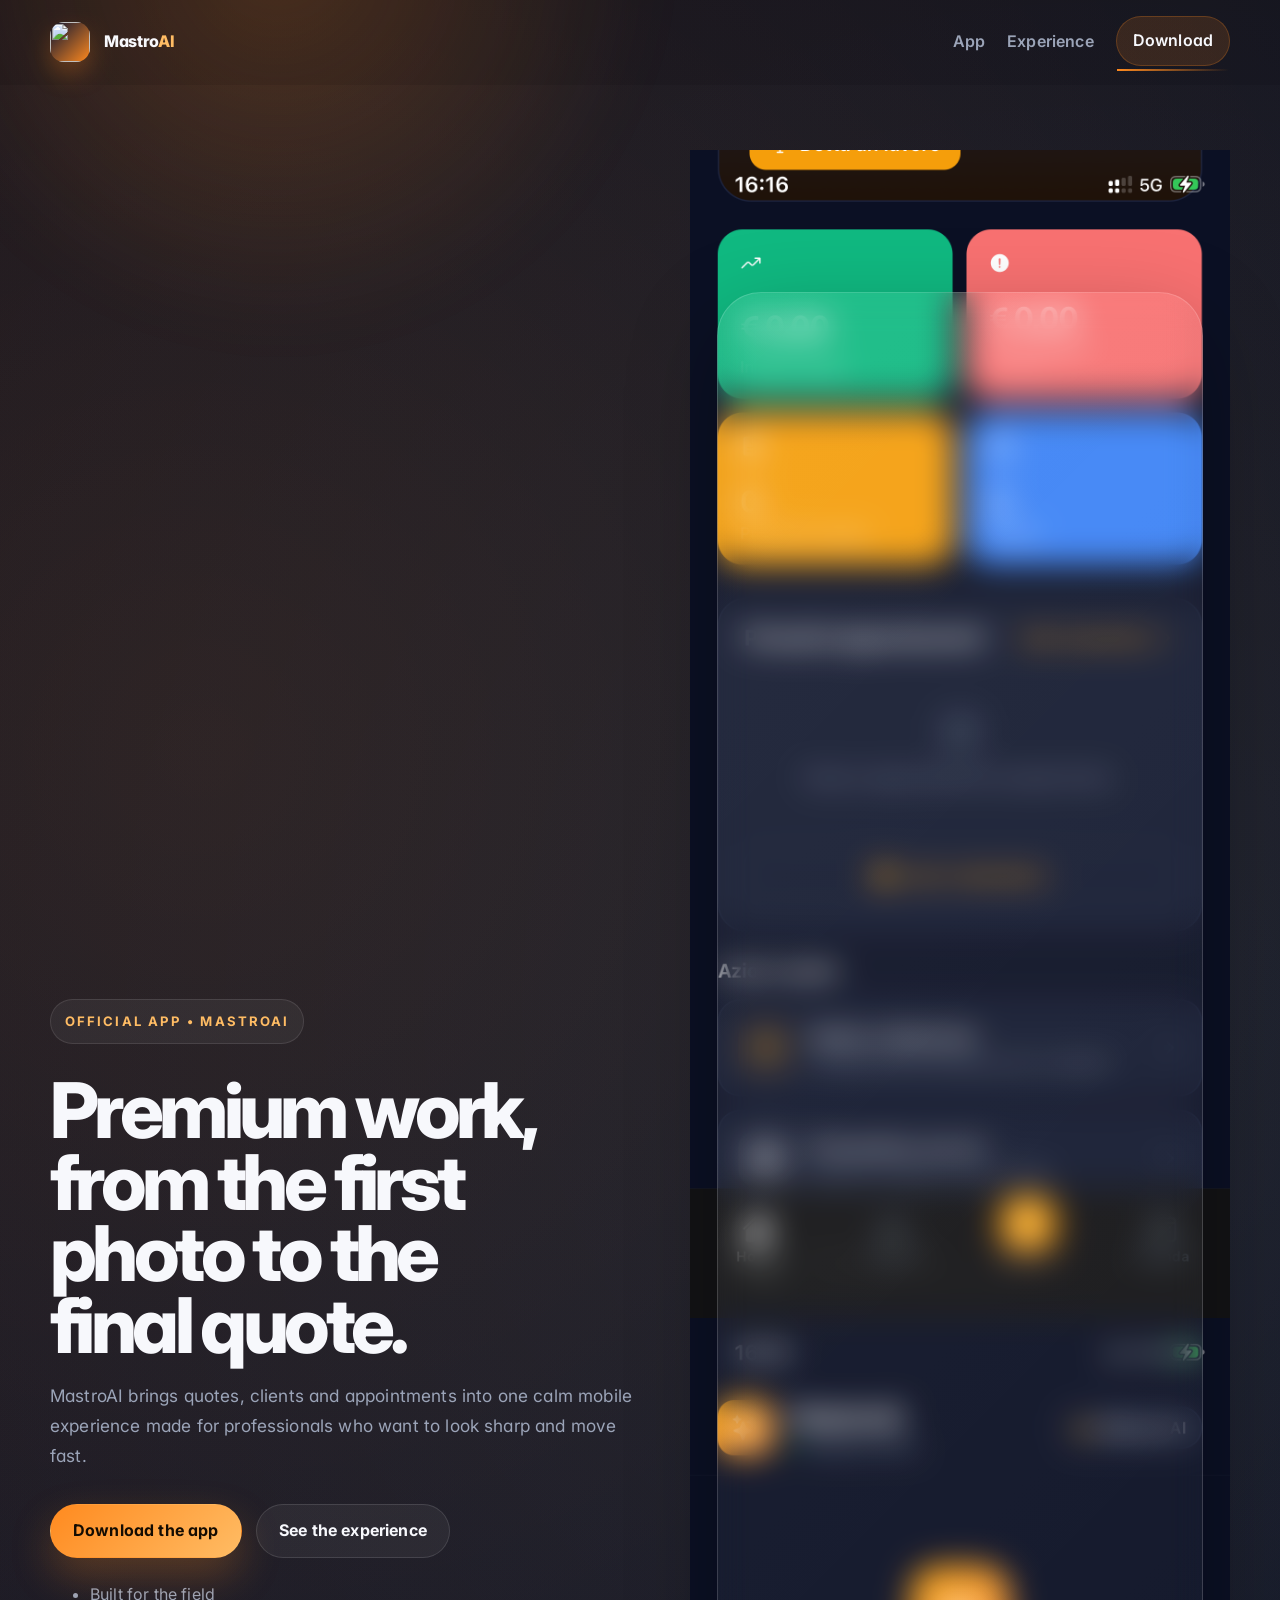
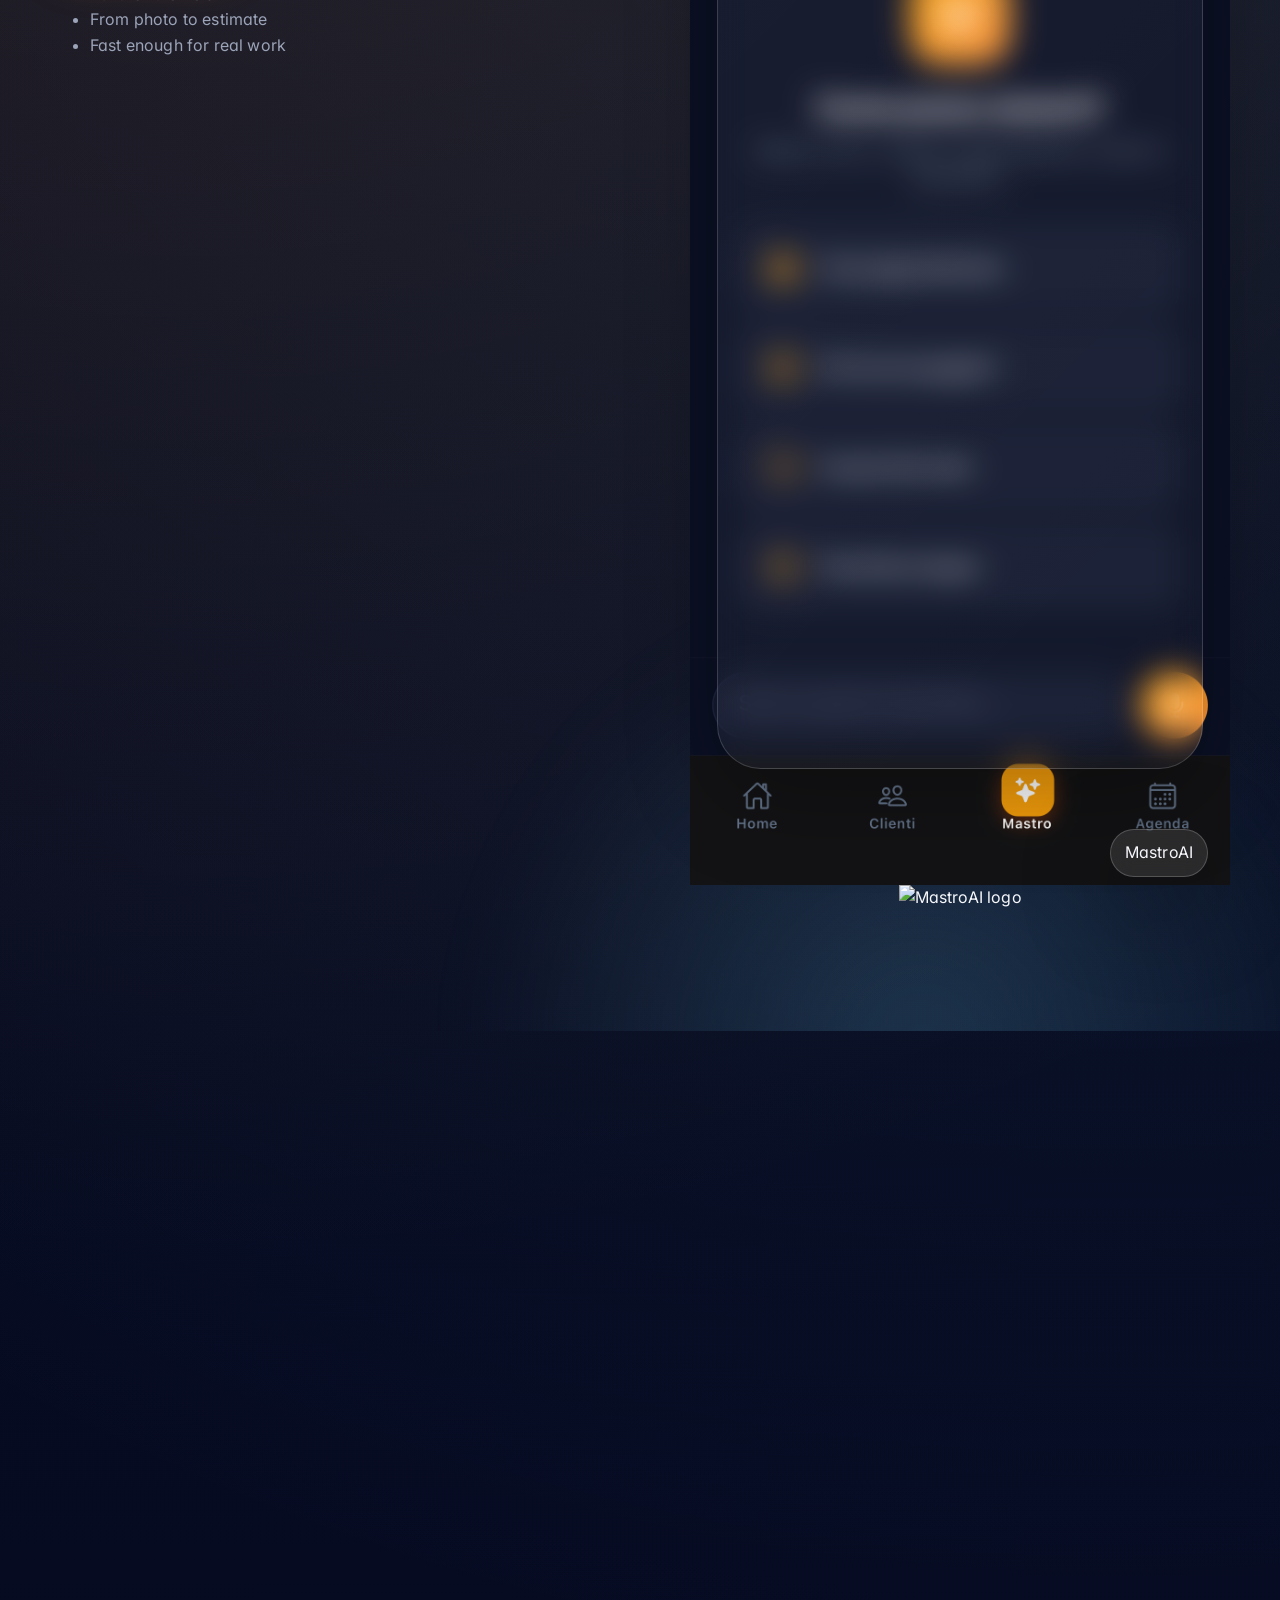
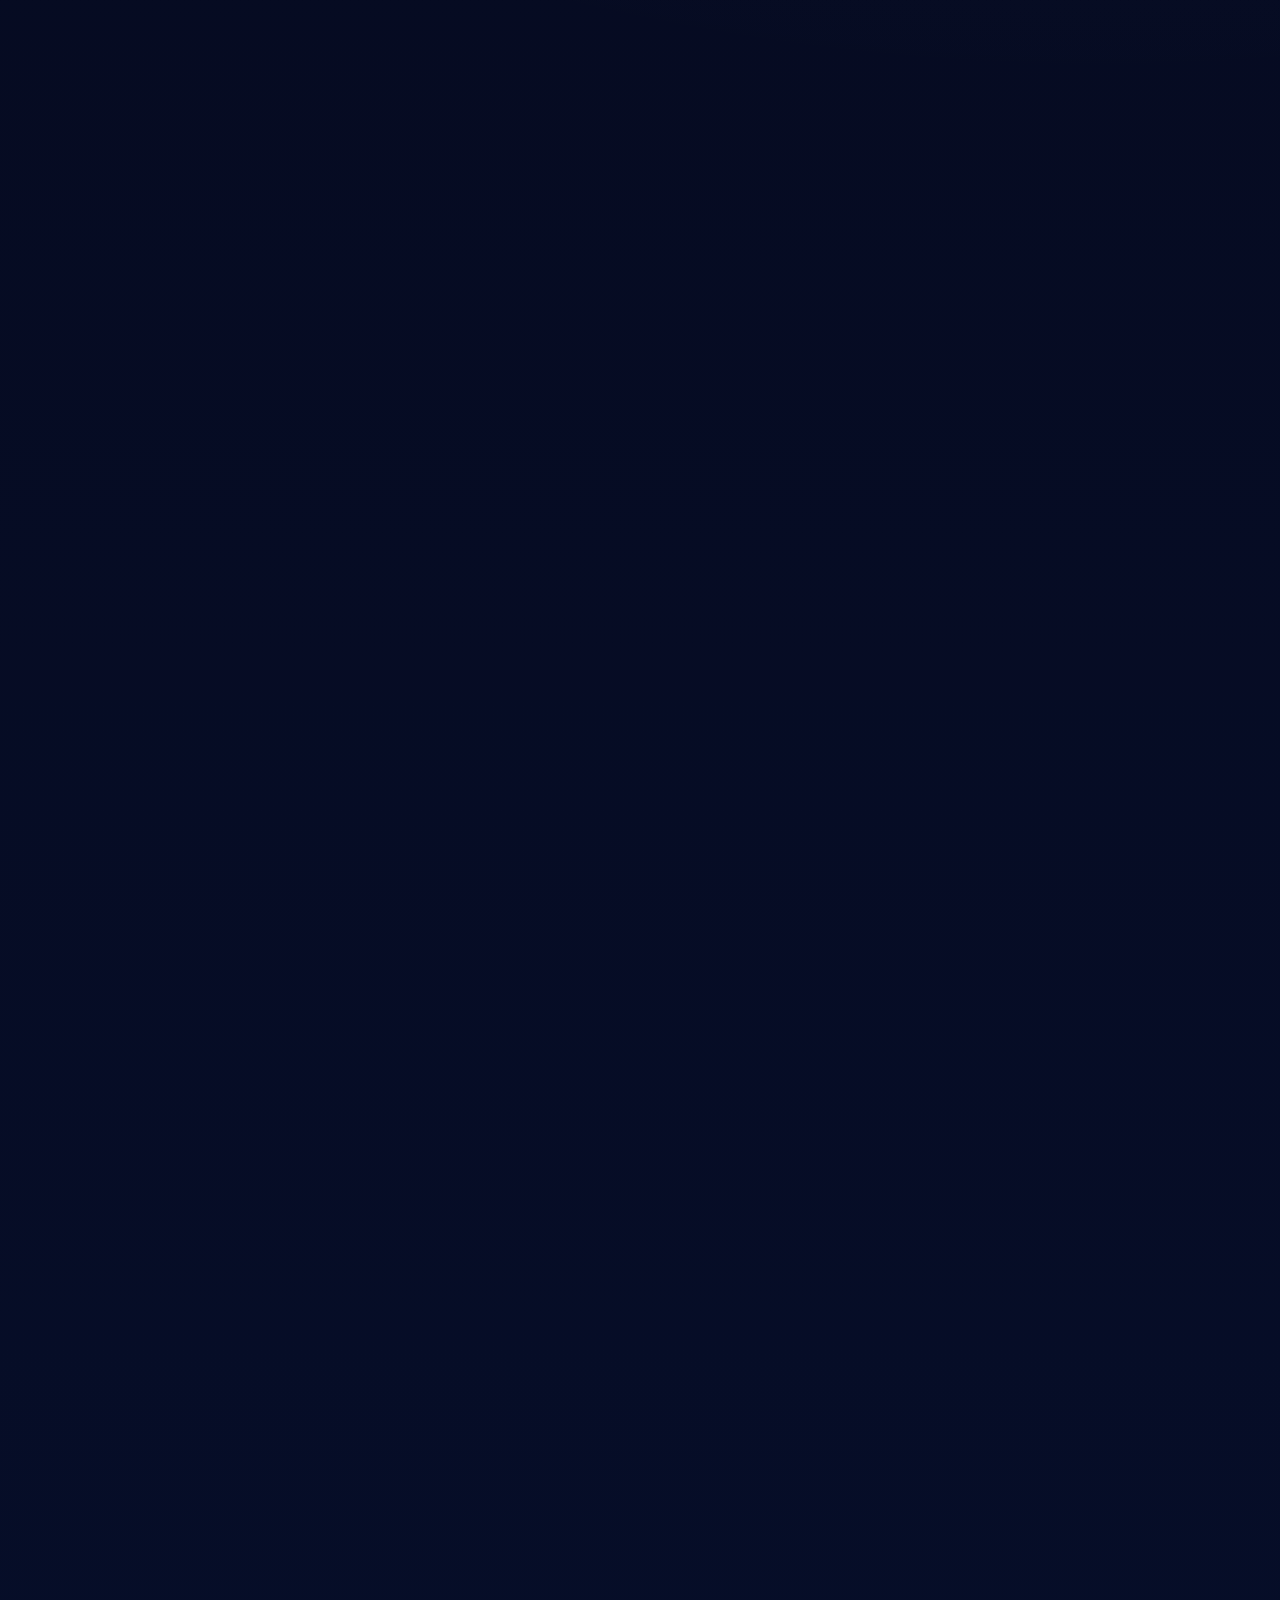
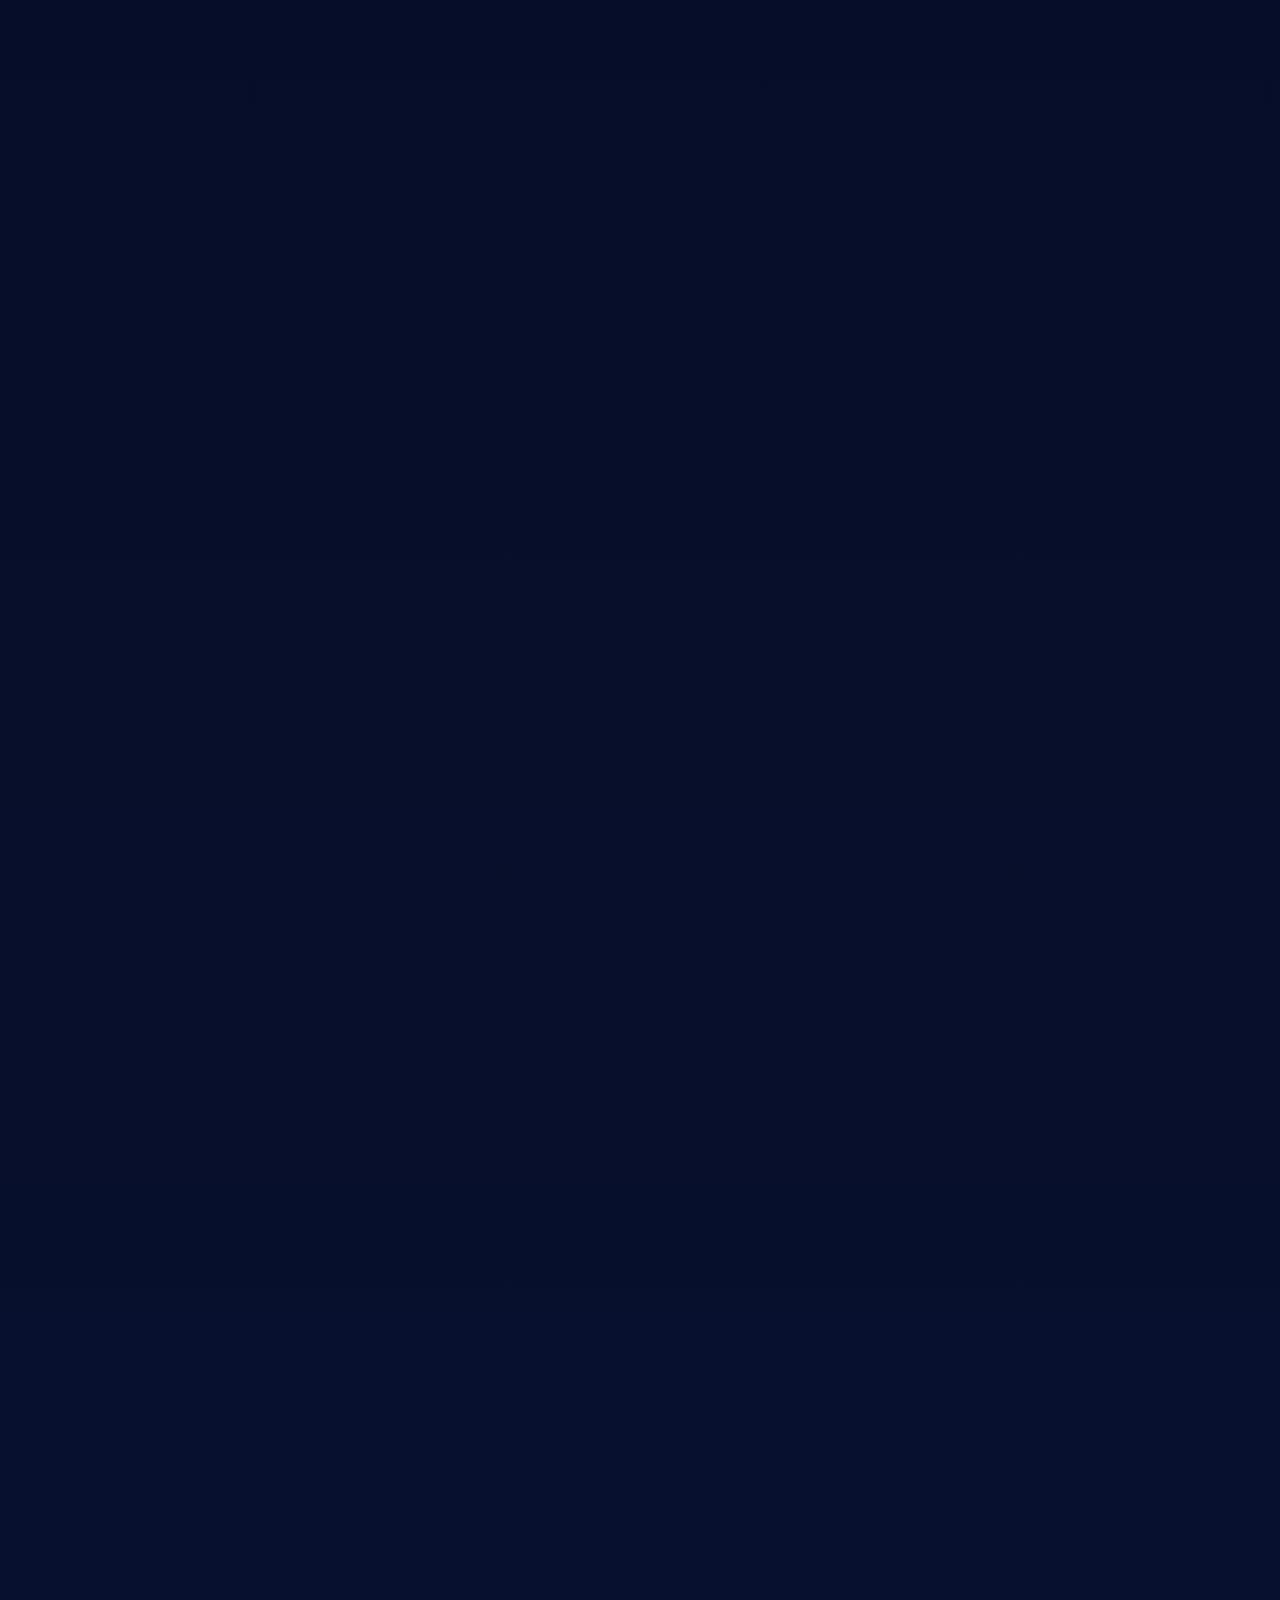
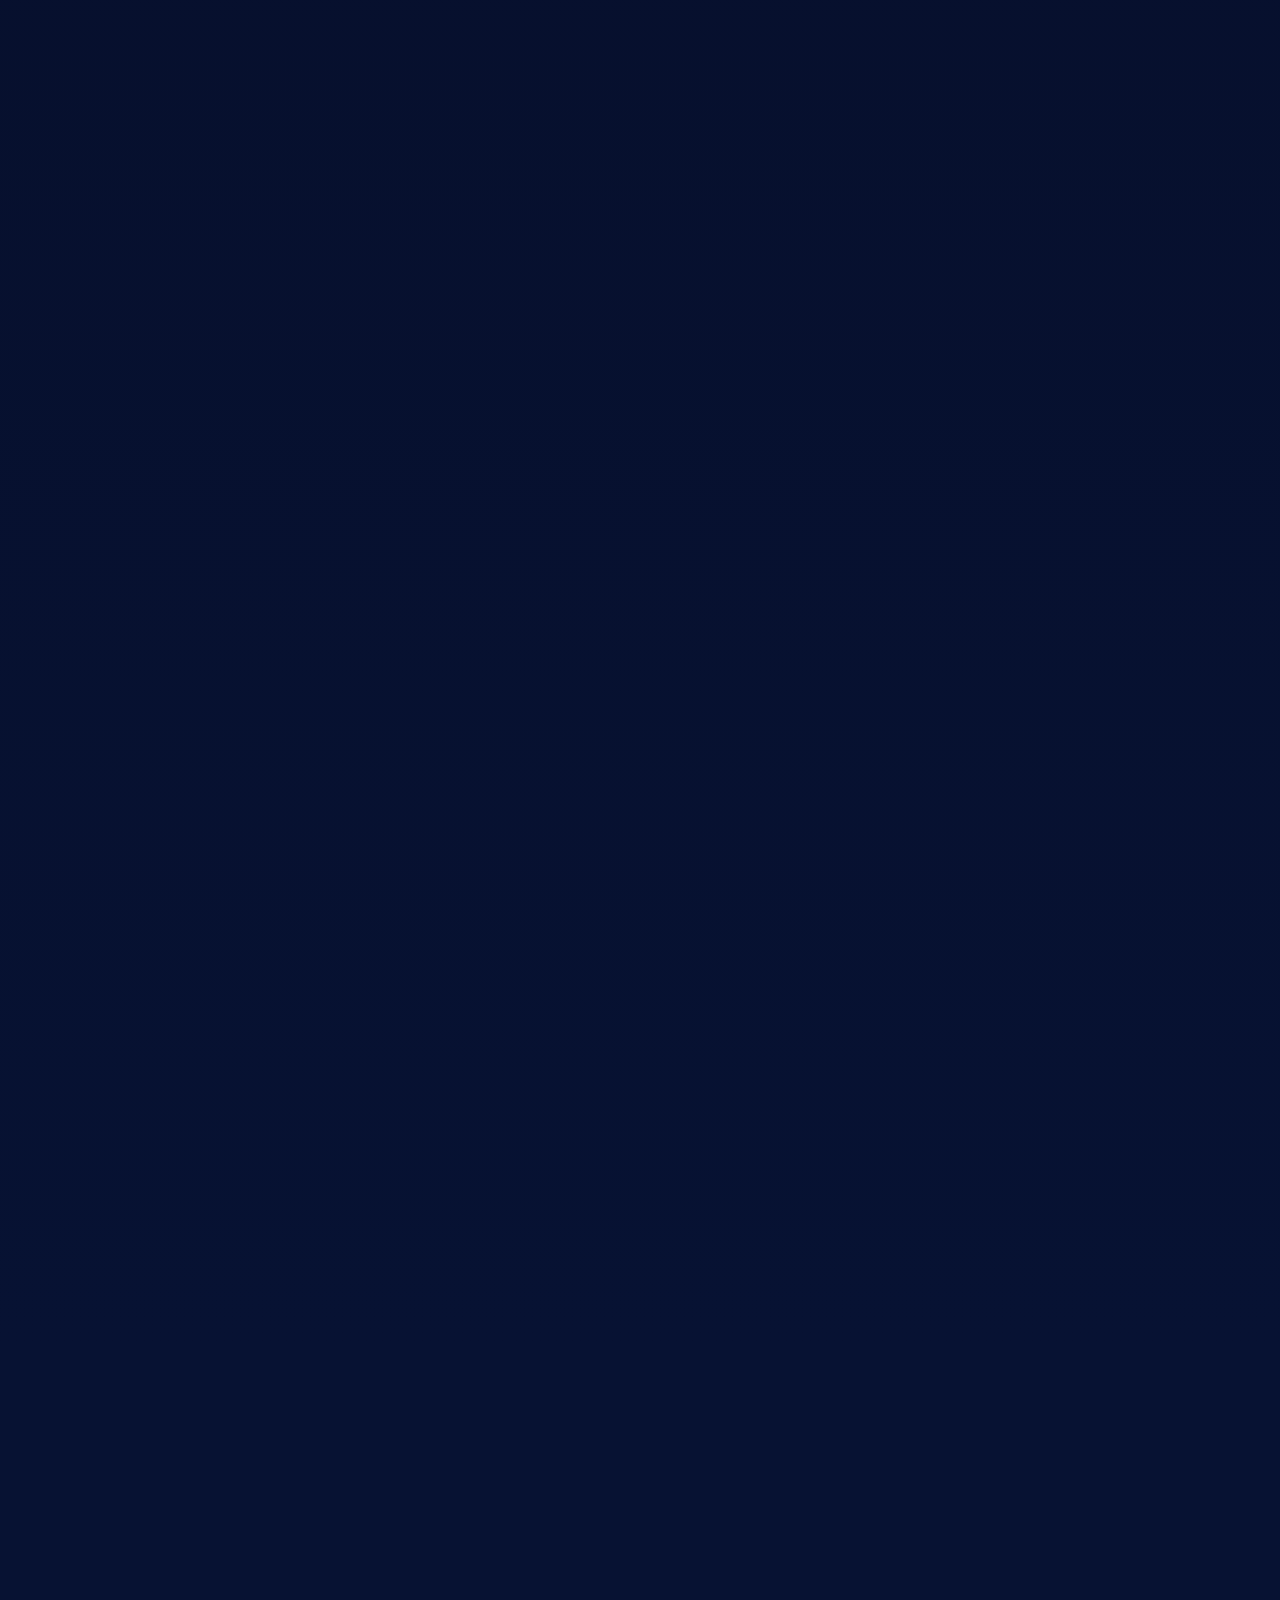
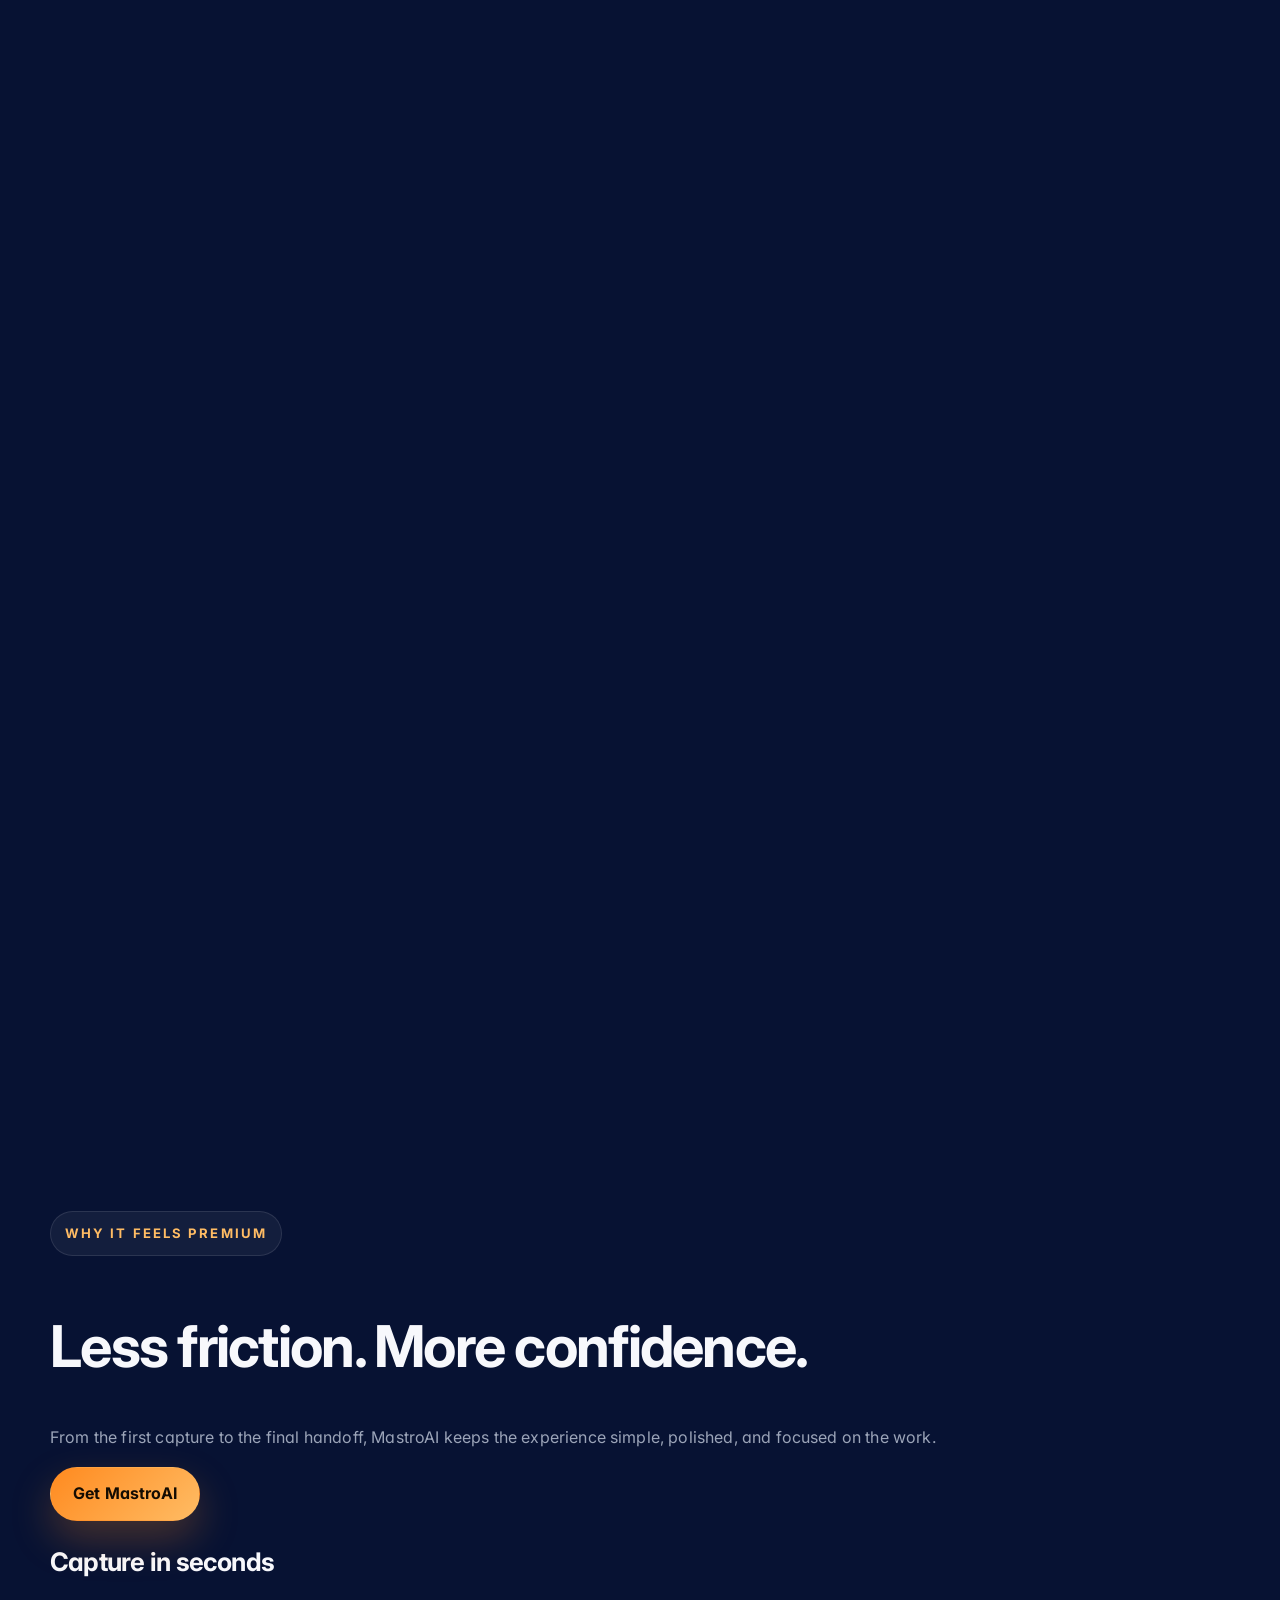
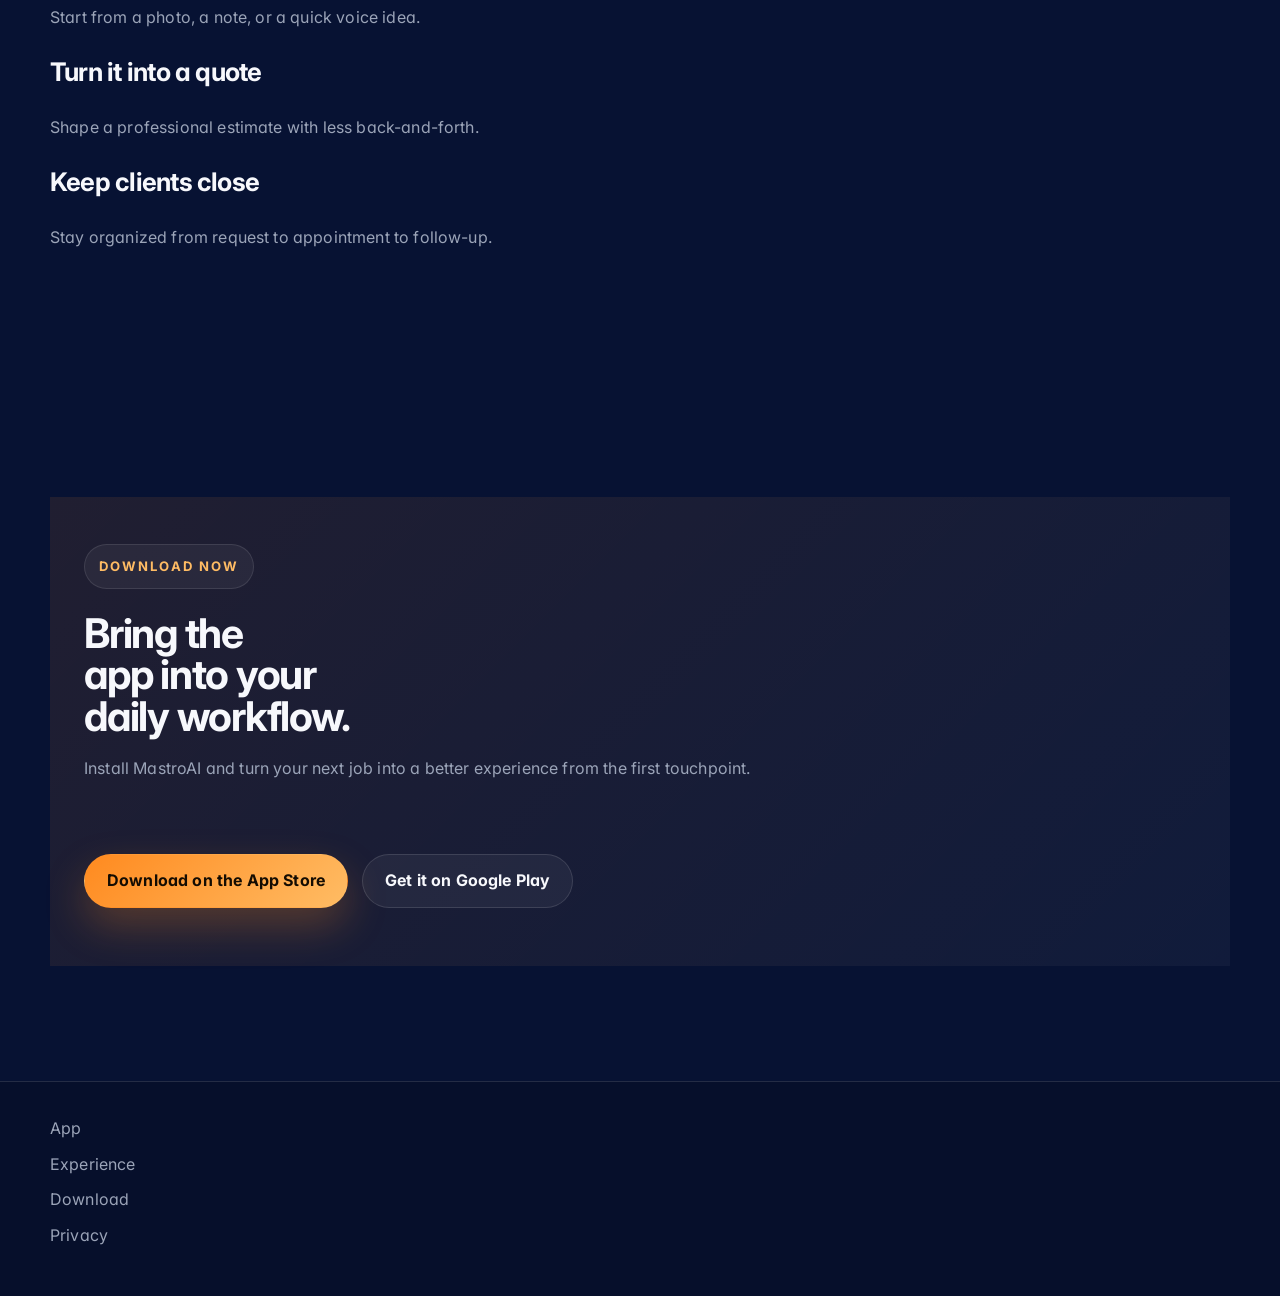
==== index.html @ 202342fb "Refactor index.html for improved structure and content" ====
<!DOCTYPE html>
<html lang="it">
<head>
  <meta charset="UTF-8">
  <meta name="viewport" content="width=device-width, initial-scale=1.0">
  <meta name="theme-color" content="#06070c">
  <meta name="description" content="MastroAI è l’assistente AI premium per preventivi, clienti e appuntamenti, pensato per artigiani, studi e professionisti." />
  <meta name="robots" content="index, follow">
  <link rel="icon" href="assets/images/logo.svg" type="image/svg+xml" sizes="any">
  <link rel="apple-touch-icon" href="assets/images/logo.svg" sizes="180x180">
  <meta property="og:type" content="website">
  <meta property="og:title" content="MastroAI | Premium AI for quotes, clients and scheduling">
  <meta property="og:description" content="Trasforma foto in preventivi, organizza clienti e appuntamenti in una sola esperienza elegante e veloce.">
  <meta property="og:image" content="assets/images/logo.svg">
  <meta property="og:image:alt" content="MastroAI app icon">
  <meta name="twitter:card" content="summary_large_image">
  <meta name="twitter:title" content="MastroAI | Premium AI for quotes, clients and scheduling">
  <meta name="twitter:description" content="Trasforma foto in preventivi, organizza clienti e appuntamenti in una sola esperienza elegante e veloce.">
  <meta name="twitter:image" content="assets/images/logo.svg">
  <meta name="twitter:image:alt" content="MastroAI app icon">
  <title>MastroAI | AI premium per preventivi, clienti e appuntamenti</title>
  <link rel="preconnect" href="https://fonts.googleapis.com">
  <link rel="preconnect" href="https://fonts.gstatic.com" crossorigin>
  <link href="https://fonts.googleapis.com/css2?family=Inter:wght@400;500;600;700;800;900&display=swap" rel="stylesheet">
  <link rel="stylesheet" href="assets/css/style.css">
  <script type="application/ld+json">
  {
    "@context": "https://schema.org",
    "@type": "SoftwareApplication",
    "name": "MastroAI",
    "applicationCategory": "BusinessApplication",
    "operatingSystem": "iOS, Android, Web",
    "description": "Assistente AI per preventivi, clienti e appuntamenti pensato per artigiani e professionisti.",
    "image": "assets/images/logo.svg",
    "logo": "assets/images/logo.svg",
    "offers": {"@type": "Offer", "price": "0", "priceCurrency": "EUR"}
  }
  </script>
</head>
<body>
  <a class="skip-link" href="#main-content">Vai al contenuto</a>
  <div class="page-shell">
    <header class="header" id="top">
      <div class="container nav-wrap">
        <a class="brand" href="#top" aria-label="MastroAI homepage">
          <span class="brand-mark" aria-hidden="true">
            <img src="assets/images/logo.svg" alt="" width="40" height="40" decoding="async">
          </span>
          <span class="brand-text">Mastro<span>AI</span></span>
        </a>

        <nav class="nav" id="primary-nav" aria-label="Navigazione principale">
          <a href="#app">App</a>
          <a href="#experience">Experience</a>
          <a href="#download" class="nav-cta">Download</a>
        </nav>
      </div>
    </header>

    <main id="main-content">
      <section class="hero section-pad" id="app">
        <div class="container hero-grid">
          <div class="hero-copy reveal">
            <p class="eyebrow">Official app • MastroAI</p>
            <h1>Premium work, from the first photo to the final quote.</h1>
            <p class="lead">MastroAI brings quotes, clients and appointments into one calm mobile experience made for professionals who want to look sharp and move fast.</p>
            <div class="hero-actions">
              <a class="btn btn-primary" href="#download">Download the app</a>
              <a class="btn btn-secondary" href="#experience">See the experience</a>
            </div>
            <ul class="hero-highlights">
              <li>Built for the field</li>
              <li>From photo to estimate</li>
              <li>Fast enough for real work</li>
            </ul>
          </div>

          <div class="hero-visual reveal" aria-label="MastroAI app preview">
            <div class="hero-frame">
              <div class="hero-badge">MastroAI</div>
              <img src="assets/images/home.PNG" alt="MastroAI mobile app home view">
            </div>
            <div class="hero-side-card">
              <img src="assets/images/chat.PNG" alt="MastroAI AI assistant in the app">
            </div>
            <div class="hero-logo-pill">
              <img src="assets/images/logo.svg" alt="MastroAI logo">
            </div>
          </div>
        </div>
      </section>

      <section id="experience" class="section-pad product-section">
        <div class="container reveal">
          <div class="section-heading">
            <p class="section-kicker">See the app</p>
            <h2>One app. One flow. A cleaner way to work.</h2>
          </div>
          <div class="showcase-shell">
            <div class="showcase-card showcase-card-large">
              <img src="assets/images/estimate.PNG" alt="MastroAI estimate screen">
            </div>
            <div class="showcase-card">
              <img src="assets/images/home.PNG" alt="MastroAI dashboard screen">
            </div>
            <div class="showcase-card">
              <img src="assets/images/chat.PNG" alt="MastroAI assistant screen">
            </div>
          </div>
        </div>
      </section>

      <section class="section-pad product-section">
        <div class="container reveal">
          <div class="split-shell">
            <div class="split-copy">
              <p class="section-kicker">Why it feels premium</p>
              <h2>Less friction. More confidence.</h2>
              <p>From the first capture to the final handoff, MastroAI keeps the experience simple, polished, and focused on the work.</p>
              <a class="btn btn-primary" href="#download">Get MastroAI</a>
            </div>
            <div class="feature-list">
              <article class="feature-item">
                <h3>Capture in seconds</h3>
                <p>Start from a photo, a note, or a quick voice idea.</p>
              </article>
              <article class="feature-item">
                <h3>Turn it into a quote</h3>
                <p>Shape a professional estimate with less back-and-forth.</p>
              </article>
              <article class="feature-item">
                <h3>Keep clients close</h3>
                <p>Stay organized from request to appointment to follow-up.</p>
              </article>
            </div>
          </div>
        </div>
      </section>

      <section id="download" class="section-pad">
        <div class="container reveal">
          <div class="cta-card">
            <div>
              <p class="section-kicker">Download now</p>
              <h2>Bring the app into your daily workflow.</h2>
              <p>Install MastroAI and turn your next job into a better experience from the first touchpoint.</p>
            </div>
            <div class="hero-actions" aria-label="Download links">
              <a class="btn btn-primary" href="https://apps.apple.com" target="_blank" rel="noreferrer" aria-label="Download MastroAI on the App Store">Download on the App Store</a>
              <a class="btn btn-secondary" href="https://play.google.com" target="_blank" rel="noreferrer" aria-label="Get MastroAI on Google Play">Get it on Google Play</a>
            </div>
          </div>
        </div>
      </section>
    </main>

    <footer class="footer">
      <div class="container reveal">
        <div class="footer-links">
          <a href="#app">App</a>
          <a href="#experience">Experience</a>
          <a href="#download">Download</a>
          <a href="privacy.html">Privacy</a>
        </div>
      </div>
    </footer>
  </div>

  <script src="assets/js/main.js" defer></script>
</body>
</html>
---- assets/css/style.css ----
:root {
  --brand-dark: #071233;
  --brand-mid: #10214f;
  --brand-soft: rgba(10, 20, 58, 0.72);
  --bg: #050616;
  --bg-2: #071233;
  --surface: rgba(255, 255, 255, 0.08);
  --surface-strong: rgba(255, 255, 255, 0.14);
  --surface-soft: rgba(255, 255, 255, 0.04);
  --line: rgba(255, 255, 255, 0.12);
  --text: #f7f8fc;
  --text-muted: #9ba4b8;
  --muted: #9ba4b8;
  --accent: #ff8a1f;
  --accent-2: #ffbc64;
  --cyan: #72d8ff;
  --shadow: 0 28px 94px rgba(0, 0, 0, 0.35);
  --shadow-strong: 0 38px 110px rgba(0, 0, 0, 0.48);
  --radius: 32px;
  --radius-sm: 20px;
  --container: min(1180px, calc(100vw - 40px));
  --section-space: clamp(100px, 9vw, 150px);
}

* { box-sizing: border-box; }
html { scroll-behavior: smooth; }
body {
  margin: 0;
  font-family: 'Inter', system-ui, -apple-system, BlinkMacSystemFont, 'Segoe UI', sans-serif;
  color: var(--text);
  background:
    radial-gradient(circle at 16% 6%, rgba(255, 138, 31, 0.14), transparent 18%),
    radial-gradient(circle at 86% 8%, rgba(114, 216, 255, 0.1), transparent 20%),
    linear-gradient(180deg, var(--bg), var(--bg-2) 62%);
  overflow-x: hidden;
  line-height: 1.6;
  text-rendering: optimizeLegibility;
  -webkit-font-smoothing: antialiased;
  font-feature-settings: "ss01" on, "cv11" on;
  letter-spacing: 0.01em;
}

img { display: block; max-width: 100%; }
a { color: inherit; text-decoration: none; }
button, input, summary { font: inherit; }
a:hover, button:hover { cursor: pointer; }
:focus-visible {
  outline: 2px solid var(--accent-2);
  outline-offset: 3px;
}

.page-shell { position: relative; isolation: isolate; }
.container { width: var(--container); margin: 0 auto; }
.section-pad { padding: var(--section-space) 0; }
section[id] { scroll-margin-top: 100px; }
h1, h2, h3 { text-wrap: balance; }

p, li, .lead, .section-kicker, .eyebrow, .meta-pill, .trust-pill {
  color: var(--text-muted);
}

h1, h2, h3 { letter-spacing: -0.03em; }

h1 {
  font-size: clamp(3.8rem, 6.6vw, 7.5rem);
  line-height: 0.92;
}

h2 {
  font-size: clamp(2.4rem, 4.5vw, 4.5rem);
  line-height: 1.02;
}

h3 {
  font-size: clamp(1.25rem, 2vw, 1.75rem);
  line-height: 1.2;
}

.skip-link {
  position: absolute;
  left: 16px;
  top: -48px;
  background: white;
  color: #070911;
  padding: 10px 16px;
  border-radius: 999px;
  z-index: 2000;
  transition: top 0.2s ease;
}
.skip-link:focus { top: 16px; }

.ambient {
  position: fixed;
  inset: auto;
  border-radius: 50%;
  filter: blur(70px);
  opacity: 0.74;
  z-index: -2;
  pointer-events: none;
  animation: float 16s ease-in-out infinite;
}
.ambient-one { width: 420px; height: 420px; left: -120px; top: 120px; background: rgba(255, 138, 31, 0.18); }
.ambient-two { width: 540px; height: 540px; right: -160px; top: 40px; background: rgba(114, 216, 255, 0.12); animation-delay: -5s; }
.ambient-three { width: 620px; height: 620px; left: 20%; bottom: -320px; background: rgba(255, 138, 31, 0.1); animation-delay: -8s; }

.grain {
  position: fixed;
  inset: 0;
  pointer-events: none;
  z-index: -1;
  background-image: url('data:image/svg+xml,%3Csvg xmlns="http://www.w3.org/2000/svg" width="220" height="220" viewBox="0 0 220 220"%3E%3Cfilter id="n"%3E%3CfeTurbulence type="fractalNoise" baseFrequency="0.9" numOctaves="2" stitchTiles="stitch"/%3E%3C/filter%3E%3Crect width="220" height="220" filter="url(%23n)" opacity="0.06"/%3E%3C/svg%3E');
  mix-blend-mode: overlay;
}

.cursor-glow {
  position: fixed;
  left: 50%;
  top: 50%;
  width: 360px;
  height: 360px;
  border-radius: 50%;
  pointer-events: none;
  transform: translate(-50%, -50%);
  background: radial-gradient(circle, rgba(255, 138, 31, 0.18), transparent 56%);
  filter: blur(10px);
  opacity: 0.8;
  z-index: -1;
  transition: opacity 0.2s ease, transform 0.15s ease;
}

.glass-card {
  position: relative;
  overflow: hidden;
  background: rgba(255, 255, 255, 0.06);
  border: 1px solid rgba(255, 255, 255, 0.08);
  border-radius: var(--radius);
  box-shadow: var(--shadow);
  backdrop-filter: blur(24px);
  -webkit-backdrop-filter: blur(18px);
  transition: transform 0.25s ease, border-color 0.25s ease, box-shadow 0.25s ease, background 0.25s ease;
}
.glass-card::before {
  content: '';
  position: absolute;
  inset: 1px;
  border-radius: inherit;
  background: linear-gradient(135deg, rgba(255, 255, 255, 0.16), transparent 40%, transparent 100%);
  pointer-events: none;
  opacity: 0.9;
}
.glass-card:hover {
  transform: translateY(-4px) scale(1.01);
  border-color: rgba(255, 255, 255, 0.22);
  box-shadow: var(--shadow-strong);
  background: linear-gradient(135deg, rgba(255, 255, 255, 0.15), rgba(255, 255, 255, 0.05));
}

.header {
  position: fixed;
  top: 0;
  left: 0;
  right: 0;
  z-index: 1000;
  background: rgba(6, 7, 12, 0.08);
  backdrop-filter: blur(0px);
  -webkit-backdrop-filter: blur(0px);
  border-bottom: 1px solid transparent;
  transition: background 0.3s ease, backdrop-filter 0.3s ease, border-color 0.3s ease, box-shadow 0.3s ease;
  box-shadow: none;
}
.header.scrolled {
  background: rgba(6, 7, 12, 0.74);
  backdrop-filter: blur(24px);
  -webkit-backdrop-filter: blur(24px);
  border-bottom-color: rgba(255, 255, 255, 0.12);
  box-shadow: 0 10px 35px rgba(0, 0, 0, 0.2);
}

.nav-wrap { min-height: 84px; display: flex; align-items: center; justify-content: space-between; gap: 18px; }
.brand { display: inline-flex; align-items: center; gap: 14px; font-weight: 800; letter-spacing: -0.02em; }
.brand-mark {
  width: 40px;
  height: 40px;
  display: grid;
  place-items: center;
  border-radius: 14px;
  background: linear-gradient(135deg, var(--brand-dark), var(--accent));
  color: #110c04;
  font-weight: 900;
  box-shadow: 0 12px 24px rgba(255, 138, 31, 0.28);
  overflow: hidden;
  flex-shrink: 0;
}
.brand-mark img {
  display: block;
  width: 100%;
  height: 100%;
  object-fit: cover;
}
.brand-text span { color: var(--accent-2); }

.nav { display: flex; align-items: center; gap: 22px; }
.nav a {
  color: var(--text-muted);
  font-weight: 600;
  transition: color 0.2s ease, transform 0.2s ease;
  position: relative;
}
.nav a::after {
  content: '';
  position: absolute;
  left: 0;
  bottom: -6px;
  width: 100%;
  height: 2px;
  background: linear-gradient(90deg, var(--accent), transparent);
  transform: scaleX(0);
  transform-origin: left;
  transition: transform 0.2s ease;
}
.nav a:hover::after, .nav a.is-active::after { transform: scaleX(1); }
.nav a:hover, .nav a.is-active { color: var(--text); transform: translateY(-1px); }
.nav-cta {
  padding: 11px 16px;
  border-radius: 999px;
  background: rgba(255, 138, 31, 0.14);
  border: 1px solid rgba(255, 138, 31, 0.24);
  color: var(--text) !important;
}

.nav-toggle {
  display: none;
  width: 44px;
  height: 44px;
  border: 1px solid var(--line);
  border-radius: 14px;
  background: rgba(255, 255, 255, 0.04);
  align-items: center;
  justify-content: center;
  flex-direction: column;
  gap: 5px;
}
.nav-toggle span { display: block; width: 18px; height: 2px; border-radius: 2px; background: var(--text); }

.hero {
  position: relative;
  padding-top: 150px;
  padding-bottom: 120px;
  min-height: 100svh;
  display: flex;
  align-items: center;
  overflow: hidden;
}
.hero-shell {
  position: relative;
  width: 100%;
}
.hero-grid {
  display: grid;
  grid-template-columns: 1.04fr 0.96fr;
  gap: 56px;
  align-items: center;
}
.hero::before {
  content: '';
  position: absolute;
  inset: -16% auto auto -8%;
  width: 760px;
  height: 760px;
  background: radial-gradient(circle, rgba(255, 138, 31, 0.22), transparent 70%);
  filter: blur(30px);
  animation: drift 12s ease-in-out infinite;
  z-index: -2;
}
.hero::after {
  content: '';
  position: absolute;
  inset: auto -8% -18% auto;
  width: 920px;
  height: 920px;
  background: radial-gradient(circle, rgba(114, 216, 255, 0.18), transparent 70%);
  filter: blur(42px);
  animation: drift 16s ease-in-out infinite reverse;
  z-index: -2;
}
.eyebrow, .section-kicker {
  display: inline-flex;
  align-items: center;
  gap: 8px;
  padding: 10px 14px;
  border-radius: 999px;
  background: rgba(255, 255, 255, 0.05);
  border: 1px solid rgba(255, 255, 255, 0.1);
  color: var(--accent-2);
  font-size: 0.82rem;
  font-weight: 700;
  letter-spacing: 0.16em;
  text-transform: uppercase;
}
.eyebrow-dot {
  width: 8px;
  height: 8px;
  border-radius: 50%;
  background: linear-gradient(135deg, var(--accent), var(--accent-2));
  box-shadow: 0 0 14px rgba(255, 138, 31, 0.45);
}
.hero h1,
.trusted h2,
.workflow h2,
.features h2,
.assistant h2,
.trades h2,
.screens h2,
.benefits h2,
.testimonials h2,
.faq h2,
.download h2 {
  margin: 18px 0 0;
  font-size: clamp(3rem, 6vw, 6.3rem);
  line-height: 0.93;
  letter-spacing: -0.06em;
  max-width: 10.5ch;
}
.hero h1, .trusted h2, .workflow h2, .features h2, .assistant h2, .trades h2, .screens h2, .benefits h2, .testimonials h2, .faq h2, .download h2 {
  font-weight: 800;
}
.trusted h2 {
  font-size: clamp(3rem, 5.4vw, 5.6rem);
  line-height: 1.02;
  max-width: 11ch;
}
.trusted-shell {
  display: grid;
  grid-template-columns: 1.05fr 0.95fr;
  gap: 26px;
  align-items: start;
}
.trusted-copy {
  display: grid;
  gap: 22px;
}
.trusted-copy p {
  max-width: 48ch;
  color: var(--text-muted);
  font-size: 1.04rem;
}
.trusted-stats {
  display: grid;
  grid-template-columns: repeat(2, minmax(0, 1fr));
  gap: 16px;
}
.stat-card-strong {
  padding: 24px 26px;
  background: rgba(255, 255, 255, 0.05);
  border: 1px solid rgba(255, 255, 255, 0.12);
  border-radius: 28px;
  display: grid;
  gap: 8px;
}
.stat-card-strong strong {
  font-size: 2rem;
  line-height: 1;
  color: var(--text);
}
.stat-card-strong span {
  color: var(--text-muted);
}
.trusted-grid {
  display: grid;
  grid-template-columns: repeat(2, minmax(0, 1fr));
  gap: 18px;
}
.trusted-card {
  padding: 26px;
  min-height: 140px;
  display: grid;
  gap: 10px;
}
.trusted-card strong {
  color: var(--text);
  font-size: 1.1rem;
}
.trusted-card span {
  color: var(--text-muted);
  font-size: 0.97rem;
}
.hero h1 span {
  background: linear-gradient(135deg, #ffffff 0%, var(--accent-2) 100%);
  background-clip: text;
  -webkit-background-clip: text;
  color: transparent;
}
.hero-premium h1 {
  font-size: clamp(4rem, 8vw, 8rem);
  line-height: 0.92;
  letter-spacing: -0.04em;
  max-width: 13ch;
}
.lead, p { color: var(--muted); line-height: 1.75; }
.lead { font-size: 1.08rem; max-width: 62ch; margin-top: 20px; }

/* Premium hero overrides and new composition */
.hero-premium {
  padding-top: 160px;
  padding-bottom: 120px;
  min-height: 100svh;
}
.hero-premium-grid {
  display: grid;
  grid-template-columns: 1fr 1fr;
  gap: 64px;
  align-items: center;
}
.hero-content { max-width: 720px; }
.hero-eyebrow {
  display: inline-flex;
  align-items: center;
  gap: 10px;
  padding: 10px 16px;
  border-radius: 999px;
  background: rgba(255, 138, 31, 0.08);
  color: var(--accent-2);
  font-weight: 900;
  letter-spacing: 0.12em;
  text-transform: uppercase;
  margin-bottom: 24px;
  border: 1px solid rgba(255,255,255,0.12);
}
.hero-headline h1 {
  font-size: clamp(4rem, 8vw, 8rem);
  line-height: 0.92;
  letter-spacing: -0.04em;
  margin: 0 0 22px;
  max-width: 13ch;
}
.hero-headline .lead { font-size: 1.08rem; color: var(--text-muted); max-width: 42ch; margin-top: 8px; }
.trust-pill { padding: 12px 16px; border-radius: 999px; background: rgba(255,255,255,0.05); border: 1px solid rgba(255,255,255,0.14); color: var(--text-muted); margin-right: 10px; display: inline-flex; font-size: 0.94rem; font-weight: 700; }

.hero-composition { display: grid; place-items: center; }
.hero-stage { position: relative; width: min(560px, 56vw); height: min(560px, 56vw); display: grid; place-items: center; }
.hero-token {
  width: 160px;
  height: 160px;
  border-radius: 40%;
  display: grid;
  place-items: center;
  background: linear-gradient(135deg, var(--accent), var(--accent-2));
  box-shadow: 0 30px 80px rgba(255,138,31,0.28), 0 8px 30px rgba(2,6,23,0.5) inset;
  border: 1px solid rgba(255,255,255,0.08);
}
.hero-token img { width: 70%; height: 70%; object-fit: contain; filter: drop-shadow(0 6px 18px rgba(0,0,0,0.45)); }

.hero-stage .screen { position: absolute; width: 46%; border-radius: 26px; overflow: hidden; box-shadow: 0 30px 70px rgba(0,0,0,0.45); border: 1px solid rgba(255,255,255,0.08); transform-origin: center; background: linear-gradient(180deg, rgba(255,255,255,0.02), rgba(255,255,255,0.01)); }
.hero-stage .screen img { display: block; width: 100%; height: 100%; object-fit: cover; }
.screen-1 { transform: translate(-32%, -18%) rotate(-10deg) scale(0.98); z-index: 4; }
.screen-2 { transform: translate(28%, -24%) rotate(12deg) scale(0.9); z-index: 3; }
.screen-3 { transform: translate(6%, 36%) rotate(-6deg) scale(0.92); z-index: 2; }
.stage-ambient { position: absolute; width: 420px; height: 420px; border-radius: 50%; background: radial-gradient(circle at 30% 30%, rgba(255,138,31,0.16), transparent 35%), radial-gradient(circle at 70% 70%, rgba(114,216,255,0.12), transparent 30%); filter: blur(42px); z-index: 0; }

/* subtle motion for premium hero */
.hero-premium .hero-stage { transition: transform 0.45s cubic-bezier(.2,.9,.3,1); }
.hero-premium .screen { transition: transform 0.6s cubic-bezier(.2,.9,.3,1), box-shadow 0.35s ease; }
.hero-premium .hero-stage:hover .screen { transform: translateY(-8px) rotate(0deg); }
.hero-premium .hero-stage:hover .screen-1 { transform: translate(calc(-32% - 6px), calc(-18% - 6px)) rotate(-9deg) scale(0.99); }
.hero-premium .hero-stage:hover .screen-2 { transform: translate(calc(28% + 4px), calc(-24% - 4px)) rotate(11deg) scale(0.91); }
.hero-premium .hero-stage:hover .screen-3 { transform: translate(calc(6% + 2px), calc(36% + 6px)) rotate(-5deg) scale(0.94); }


.hero-branding {
  display: inline-flex;
  align-items: center;
  justify-content: center;
  width: 72px;
  height: 72px;
  padding: 8px;
  margin: 20px 0 8px;
  border-radius: 24px;
  background: rgba(255, 255, 255, 0.06);
  border: 1px solid var(--line);
  box-shadow: var(--shadow);
}
.hero-branding img {
  display: block;
  width: 100%;
  height: 100%;
  object-fit: contain;
}

.hero-actions { display: flex; flex-wrap: wrap; gap: 14px; margin: 32px 0 24px; }
.btn {
  display: inline-flex;
  align-items: center;
  justify-content: center;
  min-height: 54px;
  padding: 0 22px;
  border-radius: 999px;
  font-weight: 700;
  border: 1px solid transparent;
  position: relative;
  overflow: hidden;
  transition: transform 0.2s ease, box-shadow 0.2s ease, background 0.2s ease, border-color 0.2s ease;
  will-change: transform;
}
.btn::before {
  content: '';
  position: absolute;
  inset: 0;
  background: linear-gradient(90deg, transparent, rgba(255,255,255,0.18), transparent);
  transform: translateX(-120%);
  transition: transform 0.45s ease;
}
.btn:hover {
  transform: translateY(-2px);
  box-shadow: 0 16px 34px rgba(0, 0, 0, 0.26);
}
.btn:hover::before { transform: translateX(120%); }
.btn-primary {
  background: linear-gradient(135deg, var(--accent), var(--accent-2));
  color: #140c02;
  box-shadow: 0 18px 40px rgba(255, 138, 31, 0.26);
}
.btn-secondary {
  background: rgba(255, 255, 255, 0.05);
  border-color: var(--line);
  color: var(--text);
}
.btn-secondary:hover { border-color: rgba(255,255,255,0.24); }

.hero-meta {
  display: flex;
  flex-wrap: wrap;
  gap: 10px;
}
.meta-pill {
  padding: 10px 14px;
  border-radius: 999px;
  background: rgba(255, 255, 255, 0.04);
  border: 1px solid var(--line);
  color: var(--muted);
  font-size: 0.95rem;
}
.hero-stats {
  display: grid;
  grid-template-columns: repeat(3, minmax(0, 1fr));
  gap: 12px;
  margin-top: 22px;
}
.stat-card {
  padding: 16px 18px;
  border-radius: 20px;
  background: rgba(255, 255, 255, 0.05);
  border: 1px solid var(--line);
  min-height: 100px;
  transition: transform 0.2s ease, border-color 0.2s ease;
}
.stat-card:hover { transform: translateY(-2px); border-color: rgba(255, 255, 255, 0.23); }
.stat-card strong {
  display: block;
  font-size: 1.2rem;
  color: var(--text);
  margin-bottom: 6px;
}
.stat-card span { color: var(--muted); font-size: 0.94rem; }

.hero-media {
  position: relative;
  min-height: 720px;
  display: grid;
  place-items: center;
  perspective: 1200px;
}
.hero-visual {
  position: relative;
  width: min(100%, 620px);
  min-height: 620px;
  display: grid;
  place-items: center;
  transition: transform 0.2s ease;
}
.hero-visual::before {
  content: '';
  position: absolute;
  inset: 6% 5%;
  border-radius: 44px;
  border: 1px solid rgba(255, 255, 255, 0.16);
  background: linear-gradient(135deg, rgba(255, 255, 255, 0.08), rgba(255, 255, 255, 0.03));
  backdrop-filter: blur(16px);
  -webkit-backdrop-filter: blur(16px);
  box-shadow: 0 30px 90px rgba(0, 0, 0, 0.28);
  animation: pulse 8s ease-in-out infinite;
}
.hero-orb {
  position: absolute;
  border-radius: 50%;
  filter: blur(22px);
  opacity: 0.8;
  animation: drift 10s ease-in-out infinite;
}
.hero-orb-one {
  width: 240px;
  height: 240px;
  background: rgba(255, 138, 31, 0.22);
  top: 10px;
  left: 8px;
}
.hero-orb-two {
  width: 280px;
  height: 280px;
  background: rgba(114, 216, 255, 0.16);
  right: 2px;
  bottom: 14px;
  animation-delay: -4s;
}
.hero-floating {
  position: absolute;
  width: min(190px, 32vw);
  border-radius: 24px;
  overflow: hidden;
  border: 1px solid var(--line);
  background: rgba(255, 255, 255, 0.08);
  box-shadow: var(--shadow);
  backdrop-filter: blur(16px);
  -webkit-backdrop-filter: blur(16px);
  animation: bob 6s ease-in-out infinite;
}
.hero-floating img { display: block; width: 100%; height: 100%; object-fit: cover; }
.hero-floating-top { top: 10px; left: -10px; }
.hero-floating-bottom { right: -8px; bottom: 38px; animation-delay: -3s; }
.hero-device {
  position: relative;
  width: min(100%, 480px);
  padding: 14px;
  border-radius: 34px;
  background: linear-gradient(135deg, rgba(255, 255, 255, 0.16), rgba(255, 255, 255, 0.05));
  border: 1px solid var(--line);
  box-shadow: 0 35px 100px rgba(0, 0, 0, 0.42);
  transform: rotate(-2deg);
  animation: floatHero 8s ease-in-out infinite;
}
.hero-device img {
  border-radius: 24px;
  aspect-ratio: 0.78 / 1;
  object-fit: cover;
}
.hero-badge {
  position: absolute;
  bottom: 34px;
  right: 22px;
  padding: 10px 14px;
  border-radius: 999px;
  background: rgba(255, 255, 255, 0.1);
  border: 1px solid rgba(255, 255, 255, 0.2);
  color: var(--text);
  box-shadow: var(--shadow);
  backdrop-filter: blur(12px);
  -webkit-backdrop-filter: blur(12px);
}

.section-head {
  display: grid;
  grid-template-columns: 1.05fr 0.95fr;
  align-items: end;
  gap: 30px;
  margin-bottom: 56px;
}
.section-head h2 {
  font-size: clamp(2.4rem, 4vw, 4.5rem);
  line-height: 1.02;
  letter-spacing: -0.04em;
  max-width: 11ch;
  margin-top: 10px;
}
.section-head p { font-size: 1rem; color: var(--text-muted); }
.section-head > div {
  position: relative;
}
.section-head > div::after {
  content: '';
  display: block;
  width: 88px;
  height: 1px;
  margin-top: 14px;
  background: linear-gradient(90deg, var(--accent), transparent);
}
.section-head p { max-width: 44ch; }

.logo-row { display: grid; grid-template-columns: repeat(5, minmax(0, 1fr)); gap: 14px; margin-top: 28px; }
.logo-row span {
  padding: 18px 16px;
  text-align: center;
  border-radius: 20px;
  background: rgba(255, 255, 255, 0.04);
  border: 1px solid var(--line);
  color: #d6deeb;
  font-weight: 700;
  transition: transform 0.2s ease, border-color 0.2s ease;
}
.logo-row span:hover { transform: translateY(-2px); border-color: rgba(255, 255, 255, 0.22); }

.workflow-shell, .trade-shell, .benefit-shell, .testimonial-shell, .faq-shell, .footer-shell { display: grid; gap: 24px; }
.workflow-shell { grid-template-columns: 0.95fr 1.05fr; align-items: start; }
.trade-shell { grid-template-columns: 1.05fr 0.95fr; align-items: start; }
.benefit-shell { grid-template-columns: 1fr 1fr; align-items: stretch; }
.testimonial-shell { grid-template-columns: 0.9fr 1.1fr; align-items: stretch; }
.faq-shell { grid-template-columns: 0.85fr 1.15fr; align-items: start; }
.footer-shell { grid-template-columns: 1.1fr 0.9fr 0.9fr; gap: 18px; }

.workflow-intro, .faq-intro, .trade-visual, .testimonial-hero, .footer-card, .benefit-hero, .assistant-copy, .assistant-visual {
  position: relative;
  overflow: hidden;
  padding: 36px;
  min-height: 100%;
}
.workflow-intro::before, .trade-visual::before, .benefit-hero::before, .testimonial-hero::before, .assistant-visual::before, .faq-intro::before, .footer-card::before {
  content: '';
  position: absolute;
  inset: -30% auto auto -10%;
  width: 240px;
  height: 240px;
  background: radial-gradient(circle, rgba(255, 138, 31, 0.16), transparent 70%);
  filter: blur(24px);
  animation: drift 10s ease-in-out infinite;
  pointer-events: none;
}
.workflow-steps { display: grid; gap: 18px; grid-template-columns: 1fr 1fr; }
.workflow-card { padding: 24px; min-height: 220px; display: flex; flex-direction: column; gap: 14px; }
.workflow-card p, .trade-card p, .benefit-card p, .testimonial-card p, .bento-card p, .faq-item p { font-size: 0.98rem; }
.workflow-card-large { grid-column: span 2; min-height: 300px; }
.workflow-card-head { display: flex; align-items: center; justify-content: space-between; gap: 12px; }
.workflow-card-visual { margin-top: 4px; border-radius: 20px; overflow: hidden; border: 1px solid rgba(255,255,255,0.12); }
.workflow-card-visual img { width: 100%; height: 180px; object-fit: cover; }
.workflow-pill-row { display: flex; flex-wrap: wrap; gap: 10px; margin-top: 18px; }
.workflow-pill { padding: 9px 12px; border-radius: 999px; background: rgba(255,255,255,0.05); border: 1px solid var(--line); color: var(--muted); font-size: 0.84rem; }
.step-index { display: inline-flex; color: var(--accent-2); font-weight: 800; letter-spacing: 0.16em; }
.workflow-card h3, .bento-card h3, .trade-card h3, .benefit-card h3, .screenshot-copy h3, .testimonial-card h2 { margin: 0 0 10px; font-size: 1.2rem; color: var(--text); }

.bento-grid { display: grid; grid-template-columns: 1.2fr 0.8fr 0.8fr; gap: 18px; }
.bento-grid.premium {
  grid-template-columns: 1.6fr 1fr 0.8fr;
  grid-auto-rows: minmax(160px, auto);
  gap: 22px;
}
.bento-card { padding: 30px; min-height: 210px; transition: transform 0.25s ease, border-color 0.25s ease, box-shadow 0.25s ease; }
.bento-card:hover, .workflow-card:hover, .trade-card:hover, .benefit-card:hover, .testimonial-card:hover, .screenshot-card:hover, .faq-item:hover { transform: translateY(-4px); border-color: rgba(255, 255, 255, 0.24); box-shadow: 0 32px 80px rgba(0, 0, 0, 0.32); }
.bento-large { grid-row: span 2; }
.bento-medium { grid-row: span 1; min-height: 270px; }
.bento-small { min-height: 200px; }
.bento-stat { min-height: 140px; display:flex; flex-direction:column; justify-content:center; align-items:flex-start; gap:10px; }
.bento-media { margin-top: 20px; overflow: hidden; border-radius: 22px; border: 1px solid rgba(255,255,255,0.12); }
.bento-media-large { min-height: 280px; }
.bento-media img { width: 100%; height: 100%; object-fit: cover; }
.card-label { display: inline-flex; padding: 8px 12px; border-radius: 999px; margin-bottom: 16px; background: rgba(255, 255, 255, 0.05); border: 1px solid rgba(255, 255, 255, 0.1); color: var(--accent-2); font-size: 0.75rem; font-weight: 700; letter-spacing: 0.16em; text-transform: uppercase; }
.mini-badge { display: inline-flex; margin-top: 16px; padding: 8px 12px; border-radius: 999px; background: rgba(255, 138, 31, 0.12); border: 1px solid rgba(255, 138, 31, 0.18); color: var(--accent); font-size: 0.8rem; font-weight: 700; }

.assistant-shell { display: grid; grid-template-columns: 0.95fr 1.05fr; gap: 24px; align-items: center; }
.check-list { list-style: none; padding: 0; margin: 24px 0 0; display: grid; gap: 12px; }
.check-list li {
  padding: 14px 16px;
  border-radius: 18px;
  background: rgba(255, 255, 255, 0.04);
  border: 1px solid var(--line);
  color: var(--text);
  transition: transform 0.2s ease, border-color 0.2s ease;
}
.check-list li:hover { transform: translateX(2px); border-color: rgba(255,255,255,0.22); }
.assistant-stage { position: relative; min-height: 420px; display: grid; place-items: center; }
.assistant-stage img { width: min(100%, 340px); border-radius: 26px; border: 1px solid rgba(255,255,255,0.14); box-shadow: var(--shadow); }
.assistant-bubble {
  position: absolute;
  max-width: 260px;
  padding: 14px 16px;
  border-radius: 18px;
  line-height: 1.55;
  font-size: 0.94rem;
  background: rgba(255,255,255,0.08);
  border: 1px solid var(--line);
  box-shadow: var(--shadow);
  backdrop-filter: blur(16px);
}
.assistant-bubble-top { top: 18px; right: 8px; }
.assistant-bubble-bottom { bottom: 26px; left: 10px; }

.trade-list { display: grid; gap: 16px; }
.trade-card { padding: 24px; min-height: 120px; }
.trade-visual img { width: 100%; margin: 18px 0; border-radius: 22px; border: 1px solid rgba(255,255,255,0.12); }

.screenshot-grid { display: grid; grid-template-columns: repeat(3, minmax(0, 1fr)); gap: 18px; }
.screenshot-card { padding: 16px; overflow: hidden; }
.screenshot-card img { border-radius: 22px; aspect-ratio: 0.8 / 1; object-fit: cover; }
.screenshot-copy { padding: 16px 4px 6px; }

.benefit-stack { display: grid; gap: 16px; }
.benefit-card { padding: 24px; }
.benefit-hero { display: flex; flex-direction: column; justify-content: center; min-height: 100%; }
.benefit-meter {
  margin-top: 24px;
  display: inline-flex;
  align-items: center;
  gap: 14px;
  padding: 14px 16px;
  border-radius: 999px;
  background: rgba(255,255,255,0.06);
  border: 1px solid var(--line);
  width: fit-content;
}
.benefit-meter span { color: var(--accent-2); font-weight: 800; font-size: 1.2rem; }

.testimonial-stack { display: grid; gap: 16px; }
.testimonial-card { padding: 24px; }
.testimonial-card p { margin: 0 0 18px; color: var(--text); font-size: 1.02rem; }
.testimonial-card footer { color: var(--muted); }
.testimonial-hero { display: flex; flex-direction: column; justify-content: center; }

.faq-list { display: grid; gap: 14px; }
.faq-item { padding: 0; overflow: hidden; }
.faq-item summary { list-style: none; cursor: pointer; padding: 22px 24px; font-weight: 700; }
.faq-item summary::-webkit-details-marker { display: none; }
.faq-item p { margin: 0; padding: 0 24px 24px; }

.footer-card { padding: 24px; }
.footer-card:hover { transform: translateY(-2px); }
.footer-links, .footer-meta { display: grid; gap: 10px; color: var(--muted); }
.footer-links a, .footer-meta a { transition: color 0.2s ease, transform 0.2s ease; }
.footer-links a:hover, .footer-meta a:hover { color: var(--text); transform: translateX(2px); }

.cta-card {
  padding: 34px;
  display: flex;
  justify-content: space-between;
  align-items: center;
  gap: 24px;
  flex-wrap: wrap;
  background: linear-gradient(135deg, rgba(255, 138, 31, 0.1), rgba(255, 255, 255, 0.04));
}
.cta-card h2 { font-size: clamp(2rem, 3.2vw, 3rem); margin: 10px 0; max-width: 12ch; }

.footer {
  padding: 34px 0 48px;
  border-top: 1px solid var(--line);
  background: rgba(0, 0, 0, 0.16);
}
.footer-grid { display: grid; grid-template-columns: 1.2fr 0.8fr 0.8fr; gap: 24px; align-items: start; }
.footer p { max-width: 28ch; margin-top: 10px; }
.footer-links, .footer-meta { display: grid; gap: 10px; color: var(--muted); }
.footer-brand { margin-bottom: 8px; }

.reveal {
  opacity: 0;
  transform: translateY(26px);
  transition: opacity 0.7s ease, transform 0.7s ease;
}
.reveal.is-visible { opacity: 1; transform: none; }

@keyframes float {
  0%, 100% { transform: translate3d(0, 0, 0) scale(1); }
  50% { transform: translate3d(18px, -16px, 0) scale(1.04); }
}
@keyframes drift {
  0%, 100% { transform: translate3d(0, 0, 0) scale(1); }
  50% { transform: translate3d(18px, -18px, 0) scale(1.05); }
}
@keyframes pulse {
  0%, 100% { transform: scale(1); }
  50% { transform: scale(1.02); }
}
@keyframes bob {
  0%, 100% { transform: translateY(0px); }
  50% { transform: translateY(-10px); }
}
@keyframes floatHero {
  0%, 100% { transform: rotate(-2deg) translateY(0px); }
  50% { transform: rotate(-1deg) translateY(-10px); }
}

@media (max-width: 1080px) {
  .hero-grid, .assistant-shell, .workflow-shell, .trade-shell, .benefit-shell, .testimonial-shell, .faq-shell, .footer-shell { grid-template-columns: 1fr; }
  .hero { padding-top: 132px; }
  .hero-media { min-height: auto; padding-top: 14px; }
  .hero-visual { min-height: 560px; }
  .section-head { grid-template-columns: 1fr; }
  .section-head > div::after { margin-top: 10px; }
  .hero-floating-top { left: 0; }
  .hero-floating-bottom { right: 0; }
  .bento-grid { grid-template-columns: repeat(2, minmax(0, 1fr)); }
  .bento-large { grid-row: auto; }
  .workflow-steps { grid-template-columns: 1fr; }
  .workflow-card-large { grid-column: span 1; }
  .screenshot-grid { grid-template-columns: repeat(2, minmax(0, 1fr)); }
  .hero-card { display: none; }
  .hero-device { width: min(100%, 560px); margin-inline: auto; }
}

@media (max-width: 760px) {
  .container { width: calc(100vw - 28px); }
  .section-pad { padding: 84px 0; }
  .nav-toggle { display: flex; }
  .nav {
    position: absolute;
    top: 84px;
    left: 14px;
    right: 14px;
    padding: 14px;
    display: grid;
    gap: 10px;
    border-radius: 24px;
    background: rgba(7, 8, 14, 0.96);
    border: 1px solid var(--line);
    transform: translateY(-16px);
    opacity: 0;
    pointer-events: none;
    transition: transform 0.25s ease, opacity 0.25s ease;
  }
  .nav.is-open { opacity: 1; transform: none; pointer-events: auto; }
  .nav a, .nav-cta { display: block; padding: 12px 14px; border-radius: 16px; background: rgba(255, 255, 255, 0.04); }
  .hero { padding-top: 118px; padding-bottom: 88px; }
  .hero h1 { max-width: 11ch; font-size: clamp(2.6rem, 9vw, 3.3rem); }
  .hero-actions { flex-direction: column; align-items: stretch; }
  .hero-meta { flex-direction: column; align-items: flex-start; }
  .hero-stats { grid-template-columns: 1fr; }
  .hero-visual { min-height: 480px; }
  .hero-floating { width: 140px; }
  .hero-badge { right: 12px; bottom: 18px; }
  .logo-row, .bento-grid, .screenshot-grid { grid-template-columns: 1fr; }
  .section-head { gap: 12px; }
  .workflow-card, .workflow-card-large, .trade-card, .benefit-card, .testimonial-card, .faq-item, .footer-card { padding: 22px; }
  .assistant-stage { min-height: 320px; }
  .assistant-bubble { position: static; margin-top: 12px; max-width: none; }
  .cta-card { padding: 24px; }
  .cursor-glow { display: none; }
}

@media (prefers-reduced-motion: reduce) {
  html { scroll-behavior: auto; }
  *, *::before, *::after { animation: none !important; transition: none !important; }
}
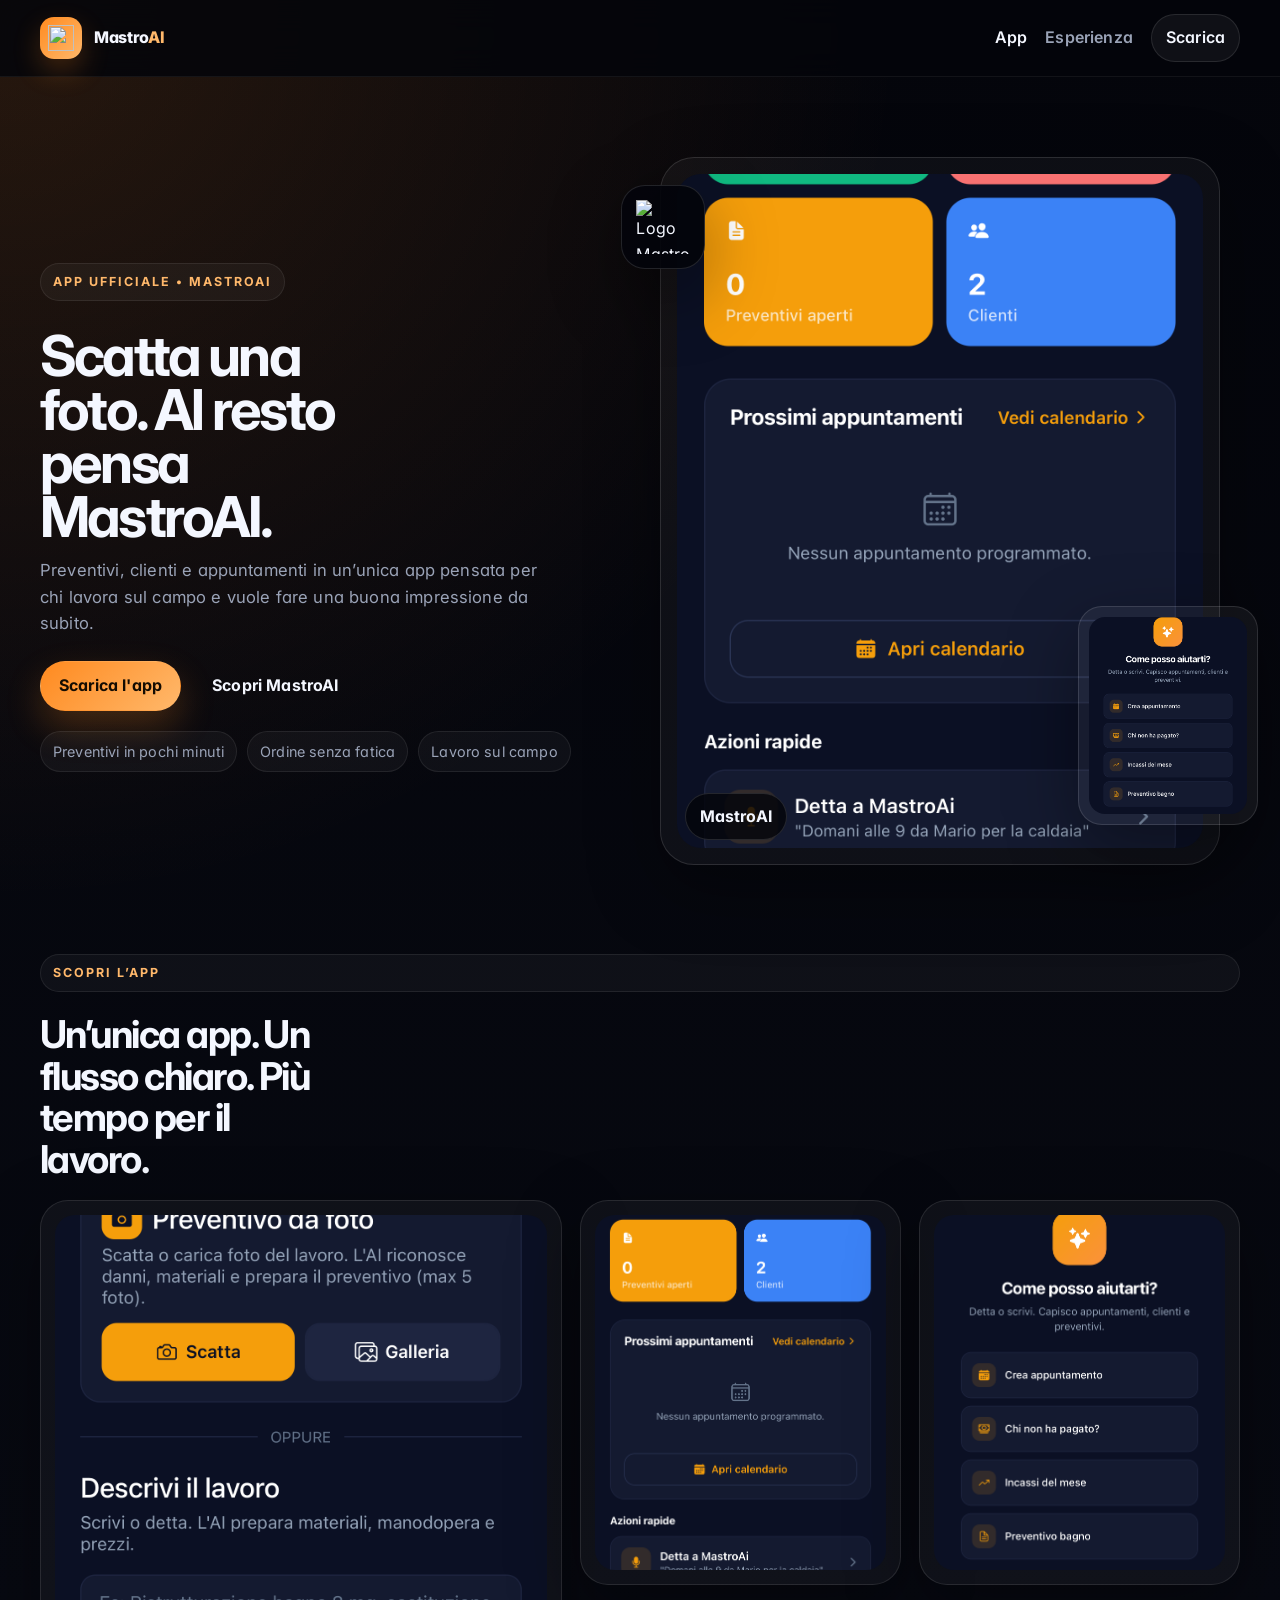
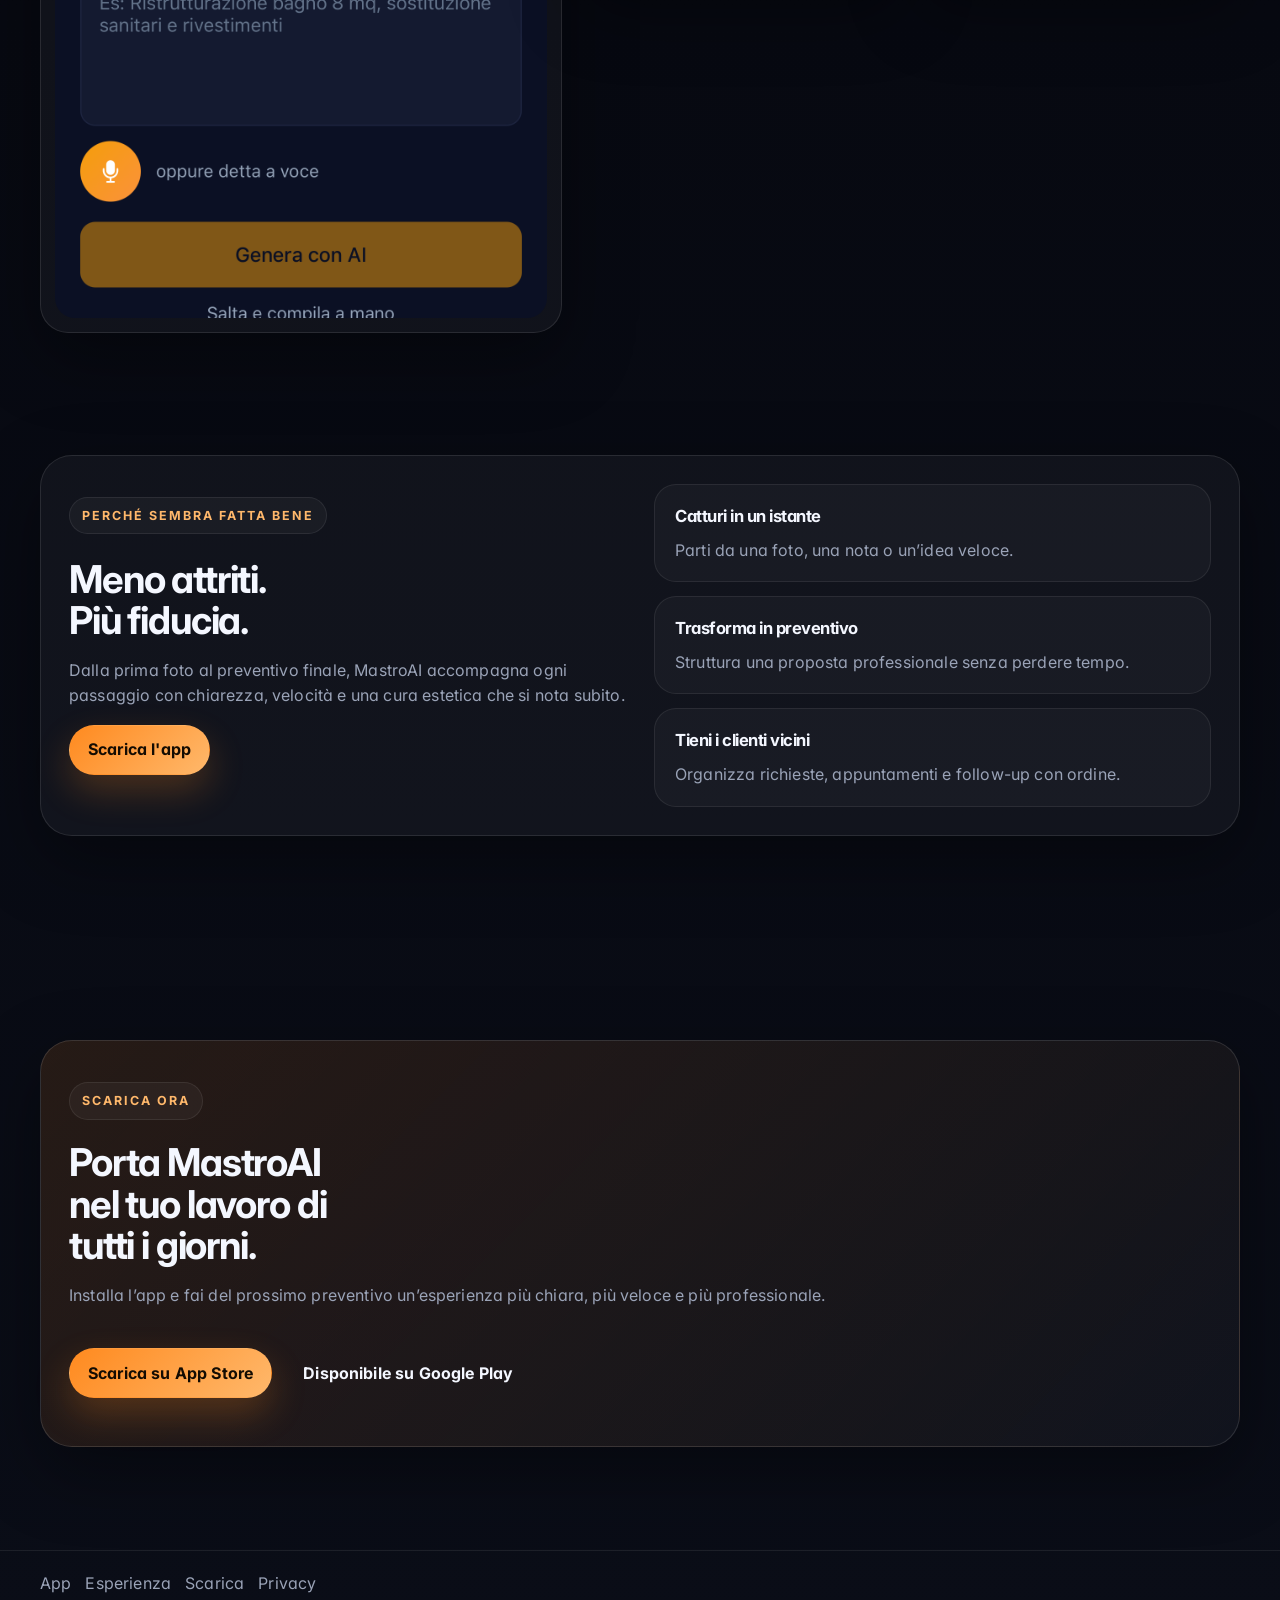
==== commit 18dc3d54: "Update index.html" ====
--- a/index.html
+++ b/index.html
@@ -4,21 +4,21 @@
   <meta charset="UTF-8">
   <meta name="viewport" content="width=device-width, initial-scale=1.0">
   <meta name="theme-color" content="#06070c">
-  <meta name="description" content="MastroAI è l’assistente AI premium per preventivi, clienti e appuntamenti, pensato per artigiani, studi e professionisti." />
+  <meta name="description" content="MastroAI è l’app pensata per artigiani, studi e professionisti che vogliono trasformare foto, preventivi e appuntamenti in un’esperienza più chiara e premium." />
   <meta name="robots" content="index, follow">
   <link rel="icon" href="assets/images/logo.svg" type="image/svg+xml" sizes="any">
   <link rel="apple-touch-icon" href="assets/images/logo.svg" sizes="180x180">
   <meta property="og:type" content="website">
-  <meta property="og:title" content="MastroAI | Premium AI for quotes, clients and scheduling">
-  <meta property="og:description" content="Trasforma foto in preventivi, organizza clienti e appuntamenti in una sola esperienza elegante e veloce.">
+  <meta property="og:title" content="MastroAI | L’app premium per preventivi, clienti e appuntamenti">
+  <meta property="og:description" content="Scatta una foto, crea il preventivo e tieni tutto in ordine con MastroAI.">
   <meta property="og:image" content="assets/images/logo.svg">
-  <meta property="og:image:alt" content="MastroAI app icon">
+  <meta property="og:image:alt" content="Logo MastroAI">
   <meta name="twitter:card" content="summary_large_image">
-  <meta name="twitter:title" content="MastroAI | Premium AI for quotes, clients and scheduling">
-  <meta name="twitter:description" content="Trasforma foto in preventivi, organizza clienti e appuntamenti in una sola esperienza elegante e veloce.">
+  <meta name="twitter:title" content="MastroAI | L’app premium per preventivi, clienti e appuntamenti">
+  <meta name="twitter:description" content="Scatta una foto, crea il preventivo e tieni tutto in ordine con MastroAI.">
   <meta name="twitter:image" content="assets/images/logo.svg">
-  <meta name="twitter:image:alt" content="MastroAI app icon">
-  <title>MastroAI | AI premium per preventivi, clienti e appuntamenti</title>
+  <meta name="twitter:image:alt" content="Logo MastroAI">
+  <title>MastroAI | L’app premium per preventivi, clienti e appuntamenti</title>
   <link rel="preconnect" href="https://fonts.googleapis.com">
   <link rel="preconnect" href="https://fonts.gstatic.com" crossorigin>
   <link href="https://fonts.googleapis.com/css2?family=Inter:wght@400;500;600;700;800;900&display=swap" rel="stylesheet">
@@ -42,7 +42,7 @@
   <div class="page-shell">
     <header class="header" id="top">
       <div class="container nav-wrap">
-        <a class="brand" href="#top" aria-label="MastroAI homepage">
+        <a class="brand" href="#top" aria-label="Homepage MastroAI">
           <span class="brand-mark" aria-hidden="true">
             <img src="assets/images/logo.svg" alt="" width="40" height="40" decoding="async">
           </span>
@@ -51,8 +51,8 @@
 
         <nav class="nav" id="primary-nav" aria-label="Navigazione principale">
           <a href="#app">App</a>
-          <a href="#experience">Experience</a>
-          <a href="#download" class="nav-cta">Download</a>
+          <a href="#experience">Esperienza</a>
+          <a href="#download" class="nav-cta">Scarica</a>
         </nav>
       </div>
     </header>
@@ -61,30 +61,30 @@
       <section class="hero section-pad" id="app">
         <div class="container hero-grid">
           <div class="hero-copy reveal">
-            <p class="eyebrow">Official app • MastroAI</p>
-            <h1>Premium work, from the first photo to the final quote.</h1>
-            <p class="lead">MastroAI brings quotes, clients and appointments into one calm mobile experience made for professionals who want to look sharp and move fast.</p>
+            <p class="eyebrow">App ufficiale • MastroAI</p>
+            <h1>Scatta una foto. Al resto pensa MastroAI.</h1>
+            <p class="lead">Preventivi, clienti e appuntamenti in un’unica app pensata per chi lavora sul campo e vuole fare una buona impressione da subito.</p>
             <div class="hero-actions">
-              <a class="btn btn-primary" href="#download">Download the app</a>
-              <a class="btn btn-secondary" href="#experience">See the experience</a>
+              <a class="btn btn-primary" href="#download">Scarica l'app</a>
+              <a class="btn btn-link" href="#experience">Scopri MastroAI</a>
             </div>
             <ul class="hero-highlights">
-              <li>Built for the field</li>
-              <li>From photo to estimate</li>
-              <li>Fast enough for real work</li>
+              <li>Preventivi in pochi minuti</li>
+              <li>Ordine senza fatica</li>
+              <li>Lavoro sul campo</li>
             </ul>
           </div>
 
-          <div class="hero-visual reveal" aria-label="MastroAI app preview">
+          <div class="hero-visual reveal" aria-label="Anteprima dell’app MastroAI">
             <div class="hero-frame">
               <div class="hero-badge">MastroAI</div>
-              <img src="assets/images/home.PNG" alt="MastroAI mobile app home view">
+              <img src="assets/images/home.PNG" alt="Schermata iniziale dell’app MastroAI">
             </div>
             <div class="hero-side-card">
-              <img src="assets/images/chat.PNG" alt="MastroAI AI assistant in the app">
+              <img src="assets/images/chat.PNG" alt="Assistente AI dentro l’app MastroAI">
             </div>
             <div class="hero-logo-pill">
-              <img src="assets/images/logo.svg" alt="MastroAI logo">
+              <img src="assets/images/logo.svg" alt="Logo MastroAI">
             </div>
           </div>
         </div>
@@ -93,18 +93,18 @@
       <section id="experience" class="section-pad product-section">
         <div class="container reveal">
           <div class="section-heading">
-            <p class="section-kicker">See the app</p>
-            <h2>One app. One flow. A cleaner way to work.</h2>
+            <p class="section-kicker">Scopri l’app</p>
+            <h2>Un’unica app. Un flusso chiaro. Più tempo per il lavoro.</h2>
           </div>
           <div class="showcase-shell">
             <div class="showcase-card showcase-card-large">
-              <img src="assets/images/estimate.PNG" alt="MastroAI estimate screen">
+              <img src="assets/images/estimate.PNG" alt="Schermata del preventivo in MastroAI">
             </div>
             <div class="showcase-card">
-              <img src="assets/images/home.PNG" alt="MastroAI dashboard screen">
+              <img src="assets/images/home.PNG" alt="Schermata principale di MastroAI">
             </div>
             <div class="showcase-card">
-              <img src="assets/images/chat.PNG" alt="MastroAI assistant screen">
+              <img src="assets/images/chat.PNG" alt="Schermata dell’assistente AI di MastroAI">
             </div>
           </div>
         </div>
@@ -114,23 +114,23 @@
         <div class="container reveal">
           <div class="split-shell">
             <div class="split-copy">
-              <p class="section-kicker">Why it feels premium</p>
-              <h2>Less friction. More confidence.</h2>
-              <p>From the first capture to the final handoff, MastroAI keeps the experience simple, polished, and focused on the work.</p>
-              <a class="btn btn-primary" href="#download">Get MastroAI</a>
+              <p class="section-kicker">Perché sembra fatta bene</p>
+              <h2>Meno attriti. Più fiducia.</h2>
+              <p>Dalla prima foto al preventivo finale, MastroAI accompagna ogni passaggio con chiarezza, velocità e una cura estetica che si nota subito.</p>
+              <a class="btn btn-primary" href="#download">Scarica l'app</a>
             </div>
             <div class="feature-list">
               <article class="feature-item">
-                <h3>Capture in seconds</h3>
-                <p>Start from a photo, a note, or a quick voice idea.</p>
+                <h3>Catturi in un istante</h3>
+                <p>Parti da una foto, una nota o un’idea veloce.</p>
               </article>
               <article class="feature-item">
-                <h3>Turn it into a quote</h3>
-                <p>Shape a professional estimate with less back-and-forth.</p>
+                <h3>Trasforma in preventivo</h3>
+                <p>Struttura una proposta professionale senza perdere tempo.</p>
               </article>
               <article class="feature-item">
-                <h3>Keep clients close</h3>
-                <p>Stay organized from request to appointment to follow-up.</p>
+                <h3>Tieni i clienti vicini</h3>
+                <p>Organizza richieste, appuntamenti e follow-up con ordine.</p>
               </article>
             </div>
           </div>
@@ -141,13 +141,13 @@
         <div class="container reveal">
           <div class="cta-card">
             <div>
-              <p class="section-kicker">Download now</p>
-              <h2>Bring the app into your daily workflow.</h2>
-              <p>Install MastroAI and turn your next job into a better experience from the first touchpoint.</p>
+              <p class="section-kicker">Scarica ora</p>
+              <h2>Porta MastroAI nel tuo lavoro di tutti i giorni.</h2>
+              <p>Installa l’app e fai del prossimo preventivo un’esperienza più chiara, più veloce e più professionale.</p>
             </div>
-            <div class="hero-actions" aria-label="Download links">
-              <a class="btn btn-primary" href="https://apps.apple.com" target="_blank" rel="noreferrer" aria-label="Download MastroAI on the App Store">Download on the App Store</a>
-              <a class="btn btn-secondary" href="https://play.google.com" target="_blank" rel="noreferrer" aria-label="Get MastroAI on Google Play">Get it on Google Play</a>
+            <div class="hero-actions" aria-label="Link di download">
+              <a class="btn btn-primary" href="https://apps.apple.com" target="_blank" rel="noreferrer" aria-label="Scarica MastroAI su App Store">Scarica su App Store</a>
+              <a class="btn btn-link" href="https://play.google.com" target="_blank" rel="noreferrer" aria-label="Scarica MastroAI su Google Play">Disponibile su Google Play</a>
             </div>
           </div>
         </div>
@@ -158,8 +158,8 @@
       <div class="container reveal">
         <div class="footer-links">
           <a href="#app">App</a>
-          <a href="#experience">Experience</a>
-          <a href="#download">Download</a>
+          <a href="#experience">Esperienza</a>
+          <a href="#download">Scarica</a>
           <a href="privacy.html">Privacy</a>
         </div>
       </div>
--- a/assets/css/style.css
+++ b/assets/css/style.css
@@ -1,25 +1,19 @@
 :root {
   --brand-dark: #071233;
   --brand-mid: #10214f;
-  --brand-soft: rgba(10, 20, 58, 0.72);
-  --bg: #050616;
-  --bg-2: #071233;
-  --surface: rgba(255, 255, 255, 0.08);
-  --surface-strong: rgba(255, 255, 255, 0.14);
-  --surface-soft: rgba(255, 255, 255, 0.04);
+  --bg: #04050b;
+  --bg-2: #0a0d17;
+  --surface: rgba(255, 255, 255, 0.04);
+  --surface-strong: rgba(255, 255, 255, 0.08);
   --line: rgba(255, 255, 255, 0.12);
-  --text: #f7f8fc;
-  --text-muted: #9ba4b8;
-  --muted: #9ba4b8;
+  --text: #f4f7ff;
+  --text-muted: #9aa3b7;
   --accent: #ff8a1f;
-  --accent-2: #ffbc64;
-  --cyan: #72d8ff;
-  --shadow: 0 28px 94px rgba(0, 0, 0, 0.35);
-  --shadow-strong: 0 38px 110px rgba(0, 0, 0, 0.48);
-  --radius: 32px;
-  --radius-sm: 20px;
-  --container: min(1180px, calc(100vw - 40px));
-  --section-space: clamp(100px, 9vw, 150px);
+  --accent-2: #ffb86b;
+  --shadow: 0 24px 70px rgba(0, 0, 0, 0.36);
+  --radius: 28px;
+  --container: min(1200px, calc(100vw - 32px));
+  --section-space: clamp(72px, 8vw, 104px);
 }
 
 * { box-sizing: border-box; }
@@ -29,9 +23,8 @@
   font-family: 'Inter', system-ui, -apple-system, BlinkMacSystemFont, 'Segoe UI', sans-serif;
   color: var(--text);
   background:
-    radial-gradient(circle at 16% 6%, rgba(255, 138, 31, 0.14), transparent 18%),
-    radial-gradient(circle at 86% 8%, rgba(114, 216, 255, 0.1), transparent 20%),
-    linear-gradient(180deg, var(--bg), var(--bg-2) 62%);
+    radial-gradient(circle at top left, rgba(255, 138, 31, 0.14), transparent 26%),
+    linear-gradient(180deg, var(--bg) 0%, var(--bg-2) 100%);
   overflow-x: hidden;
   line-height: 1.6;
   text-rendering: optimizeLegibility;
@@ -40,9 +33,9 @@
   letter-spacing: 0.01em;
 }
 
-img { display: block; max-width: 100%; }
+img { display: block; width: 100%; height: auto; }
 a { color: inherit; text-decoration: none; }
-button, input, summary { font: inherit; }
+button, input { font: inherit; }
 a:hover, button:hover { cursor: pointer; }
 :focus-visible {
   outline: 2px solid var(--accent-2);
@@ -52,29 +45,10 @@
 .page-shell { position: relative; isolation: isolate; }
 .container { width: var(--container); margin: 0 auto; }
 .section-pad { padding: var(--section-space) 0; }
-section[id] { scroll-margin-top: 100px; }
-h1, h2, h3 { text-wrap: balance; }
-
-p, li, .lead, .section-kicker, .eyebrow, .meta-pill, .trust-pill {
-  color: var(--text-muted);
-}
-
-h1, h2, h3 { letter-spacing: -0.03em; }
-
-h1 {
-  font-size: clamp(3.8rem, 6.6vw, 7.5rem);
-  line-height: 0.92;
-}
-
-h2 {
-  font-size: clamp(2.4rem, 4.5vw, 4.5rem);
-  line-height: 1.02;
-}
-
-h3 {
-  font-size: clamp(1.25rem, 2vw, 1.75rem);
-  line-height: 1.2;
-}
+section[id] { scroll-margin-top: 88px; }
+
+p, .lead { color: var(--text-muted); }
+h1, h2, h3 { letter-spacing: -0.03em; margin: 0; }
 
 .skip-link {
   position: absolute;
@@ -89,844 +63,345 @@
 }
 .skip-link:focus { top: 16px; }
 
-.ambient {
-  position: fixed;
-  inset: auto;
-  border-radius: 50%;
-  filter: blur(70px);
-  opacity: 0.74;
-  z-index: -2;
-  pointer-events: none;
-  animation: float 16s ease-in-out infinite;
-}
-.ambient-one { width: 420px; height: 420px; left: -120px; top: 120px; background: rgba(255, 138, 31, 0.18); }
-.ambient-two { width: 540px; height: 540px; right: -160px; top: 40px; background: rgba(114, 216, 255, 0.12); animation-delay: -5s; }
-.ambient-three { width: 620px; height: 620px; left: 20%; bottom: -320px; background: rgba(255, 138, 31, 0.1); animation-delay: -8s; }
-
-.grain {
-  position: fixed;
-  inset: 0;
-  pointer-events: none;
-  z-index: -1;
-  background-image: url('data:image/svg+xml,%3Csvg xmlns="http://www.w3.org/2000/svg" width="220" height="220" viewBox="0 0 220 220"%3E%3Cfilter id="n"%3E%3CfeTurbulence type="fractalNoise" baseFrequency="0.9" numOctaves="2" stitchTiles="stitch"/%3E%3C/filter%3E%3Crect width="220" height="220" filter="url(%23n)" opacity="0.06"/%3E%3C/svg%3E');
-  mix-blend-mode: overlay;
-}
-
-.cursor-glow {
-  position: fixed;
-  left: 50%;
-  top: 50%;
-  width: 360px;
-  height: 360px;
-  border-radius: 50%;
-  pointer-events: none;
-  transform: translate(-50%, -50%);
-  background: radial-gradient(circle, rgba(255, 138, 31, 0.18), transparent 56%);
-  filter: blur(10px);
-  opacity: 0.8;
-  z-index: -1;
-  transition: opacity 0.2s ease, transform 0.15s ease;
-}
-
-.glass-card {
-  position: relative;
-  overflow: hidden;
-  background: rgba(255, 255, 255, 0.06);
-  border: 1px solid rgba(255, 255, 255, 0.08);
-  border-radius: var(--radius);
-  box-shadow: var(--shadow);
-  backdrop-filter: blur(24px);
-  -webkit-backdrop-filter: blur(18px);
-  transition: transform 0.25s ease, border-color 0.25s ease, box-shadow 0.25s ease, background 0.25s ease;
-}
-.glass-card::before {
-  content: '';
-  position: absolute;
-  inset: 1px;
-  border-radius: inherit;
-  background: linear-gradient(135deg, rgba(255, 255, 255, 0.16), transparent 40%, transparent 100%);
-  pointer-events: none;
-  opacity: 0.9;
-}
-.glass-card:hover {
-  transform: translateY(-4px) scale(1.01);
-  border-color: rgba(255, 255, 255, 0.22);
-  box-shadow: var(--shadow-strong);
-  background: linear-gradient(135deg, rgba(255, 255, 255, 0.15), rgba(255, 255, 255, 0.05));
-}
-
 .header {
-  position: fixed;
+  position: sticky;
   top: 0;
-  left: 0;
-  right: 0;
   z-index: 1000;
-  background: rgba(6, 7, 12, 0.08);
-  backdrop-filter: blur(0px);
-  -webkit-backdrop-filter: blur(0px);
-  border-bottom: 1px solid transparent;
-  transition: background 0.3s ease, backdrop-filter 0.3s ease, border-color 0.3s ease, box-shadow 0.3s ease;
-  box-shadow: none;
+  background: rgba(4, 5, 11, 0.86);
+  backdrop-filter: blur(16px);
+  -webkit-backdrop-filter: blur(16px);
+  border-bottom: 1px solid rgba(255, 255, 255, 0.06);
 }
 .header.scrolled {
-  background: rgba(6, 7, 12, 0.74);
-  backdrop-filter: blur(24px);
-  -webkit-backdrop-filter: blur(24px);
-  border-bottom-color: rgba(255, 255, 255, 0.12);
-  box-shadow: 0 10px 35px rgba(0, 0, 0, 0.2);
-}
-
-.nav-wrap { min-height: 84px; display: flex; align-items: center; justify-content: space-between; gap: 18px; }
-.brand { display: inline-flex; align-items: center; gap: 14px; font-weight: 800; letter-spacing: -0.02em; }
+  box-shadow: 0 12px 24px rgba(0, 0, 0, 0.22);
+}
+
+.nav-wrap {
+  min-height: 76px;
+  display: flex;
+  align-items: center;
+  justify-content: space-between;
+  gap: 16px;
+}
+.brand {
+  display: inline-flex;
+  align-items: center;
+  gap: 12px;
+  font-weight: 800;
+  letter-spacing: -0.02em;
+}
 .brand-mark {
-  width: 40px;
-  height: 40px;
+  width: 42px;
+  height: 42px;
   display: grid;
   place-items: center;
   border-radius: 14px;
-  background: linear-gradient(135deg, var(--brand-dark), var(--accent));
-  color: #110c04;
-  font-weight: 900;
-  box-shadow: 0 12px 24px rgba(255, 138, 31, 0.28);
-  overflow: hidden;
-  flex-shrink: 0;
+  padding: 8px;
+  background: linear-gradient(135deg, var(--accent), var(--accent-2));
+  box-shadow: 0 12px 28px rgba(255, 138, 31, 0.24);
 }
 .brand-mark img {
-  display: block;
   width: 100%;
   height: 100%;
-  object-fit: cover;
+  object-fit: contain;
 }
 .brand-text span { color: var(--accent-2); }
 
-.nav { display: flex; align-items: center; gap: 22px; }
+.nav {
+  display: flex;
+  align-items: center;
+  gap: 18px;
+}
 .nav a {
   color: var(--text-muted);
   font-weight: 600;
-  transition: color 0.2s ease, transform 0.2s ease;
-  position: relative;
-}
-.nav a::after {
-  content: '';
-  position: absolute;
-  left: 0;
-  bottom: -6px;
-  width: 100%;
-  height: 2px;
-  background: linear-gradient(90deg, var(--accent), transparent);
-  transform: scaleX(0);
-  transform-origin: left;
-  transition: transform 0.2s ease;
-}
-.nav a:hover::after, .nav a.is-active::after { transform: scaleX(1); }
-.nav a:hover, .nav a.is-active { color: var(--text); transform: translateY(-1px); }
+  transition: color 0.2s ease;
+}
+.nav a:hover, .nav a.is-active { color: var(--text); }
 .nav-cta {
-  padding: 11px 16px;
-  border-radius: 999px;
-  background: rgba(255, 138, 31, 0.14);
-  border: 1px solid rgba(255, 138, 31, 0.24);
+  padding: 10px 14px;
+  border-radius: 999px;
+  background: rgba(255, 255, 255, 0.05);
+  border: 1px solid rgba(255, 255, 255, 0.1);
   color: var(--text) !important;
 }
 
-.nav-toggle {
-  display: none;
-  width: 44px;
-  height: 44px;
-  border: 1px solid var(--line);
-  border-radius: 14px;
-  background: rgba(255, 255, 255, 0.04);
-  align-items: center;
-  justify-content: center;
-  flex-direction: column;
-  gap: 5px;
-}
-.nav-toggle span { display: block; width: 18px; height: 2px; border-radius: 2px; background: var(--text); }
-
 .hero {
-  position: relative;
-  padding-top: 150px;
-  padding-bottom: 120px;
-  min-height: 100svh;
-  display: flex;
-  align-items: center;
-  overflow: hidden;
-}
-.hero-shell {
-  position: relative;
-  width: 100%;
+  padding-top: 80px;
+  padding-bottom: 56px;
 }
 .hero-grid {
   display: grid;
-  grid-template-columns: 1.04fr 0.96fr;
-  gap: 56px;
-  align-items: center;
-}
-.hero::before {
-  content: '';
-  position: absolute;
-  inset: -16% auto auto -8%;
-  width: 760px;
-  height: 760px;
-  background: radial-gradient(circle, rgba(255, 138, 31, 0.22), transparent 70%);
-  filter: blur(30px);
-  animation: drift 12s ease-in-out infinite;
-  z-index: -2;
-}
-.hero::after {
-  content: '';
-  position: absolute;
-  inset: auto -8% -18% auto;
-  width: 920px;
-  height: 920px;
-  background: radial-gradient(circle, rgba(114, 216, 255, 0.18), transparent 70%);
-  filter: blur(42px);
-  animation: drift 16s ease-in-out infinite reverse;
-  z-index: -2;
+  grid-template-columns: 0.95fr 1.05fr;
+  gap: clamp(32px, 5vw, 56px);
+  align-items: center;
 }
 .eyebrow, .section-kicker {
   display: inline-flex;
   align-items: center;
   gap: 8px;
-  padding: 10px 14px;
-  border-radius: 999px;
-  background: rgba(255, 255, 255, 0.05);
-  border: 1px solid rgba(255, 255, 255, 0.1);
+  padding: 8px 12px;
+  border-radius: 999px;
+  background: rgba(255, 255, 255, 0.04);
+  border: 1px solid rgba(255, 255, 255, 0.08);
   color: var(--accent-2);
-  font-size: 0.82rem;
+  font-size: 0.78rem;
   font-weight: 700;
   letter-spacing: 0.16em;
   text-transform: uppercase;
 }
-.eyebrow-dot {
-  width: 8px;
-  height: 8px;
-  border-radius: 50%;
+.hero h1 {
+  font-size: clamp(2.7rem, 4.4vw, 4.4rem);
+  line-height: 0.95;
+  letter-spacing: -0.05em;
+  max-width: 10ch;
+  margin: 16px 0 14px;
+}
+.lead {
+  font-size: 1.04rem;
+  max-width: 52ch;
+  margin: 0 0 24px;
+}
+.hero-actions {
+  display: flex;
+  flex-wrap: wrap;
+  gap: 12px;
+  margin-bottom: 20px;
+}
+.btn {
+  display: inline-flex;
+  align-items: center;
+  justify-content: center;
+  min-height: 50px;
+  padding: 0 18px;
+  border-radius: 999px;
+  font-weight: 700;
+  border: 1px solid transparent;
+  transition: transform 0.2s ease, border-color 0.2s ease, background 0.2s ease;
+}
+.btn:hover { transform: translateY(-2px); }
+.btn-primary {
   background: linear-gradient(135deg, var(--accent), var(--accent-2));
-  box-shadow: 0 0 14px rgba(255, 138, 31, 0.45);
-}
-.hero h1,
-.trusted h2,
-.workflow h2,
-.features h2,
-.assistant h2,
-.trades h2,
-.screens h2,
-.benefits h2,
-.testimonials h2,
-.faq h2,
-.download h2 {
-  margin: 18px 0 0;
-  font-size: clamp(3rem, 6vw, 6.3rem);
-  line-height: 0.93;
-  letter-spacing: -0.06em;
-  max-width: 10.5ch;
-}
-.hero h1, .trusted h2, .workflow h2, .features h2, .assistant h2, .trades h2, .screens h2, .benefits h2, .testimonials h2, .faq h2, .download h2 {
-  font-weight: 800;
-}
-.trusted h2 {
-  font-size: clamp(3rem, 5.4vw, 5.6rem);
-  line-height: 1.02;
-  max-width: 11ch;
-}
-.trusted-shell {
-  display: grid;
-  grid-template-columns: 1.05fr 0.95fr;
-  gap: 26px;
-  align-items: start;
-}
-.trusted-copy {
-  display: grid;
-  gap: 22px;
-}
-.trusted-copy p {
-  max-width: 48ch;
+  color: #140c02;
+  box-shadow: 0 16px 36px rgba(255, 138, 31, 0.24);
+}
+.btn-secondary {
+  background: rgba(255, 255, 255, 0.04);
+  border-color: rgba(255, 255, 255, 0.12);
+  color: var(--text);
+}
+.hero-highlights {
+  display: flex;
+  flex-wrap: wrap;
+  gap: 10px;
+  padding: 0;
+  margin: 0;
+  list-style: none;
+}
+.hero-highlights li {
+  padding: 8px 12px;
+  border-radius: 999px;
+  background: rgba(255, 255, 255, 0.04);
+  border: 1px solid rgba(255, 255, 255, 0.08);
   color: var(--text-muted);
-  font-size: 1.04rem;
-}
-.trusted-stats {
-  display: grid;
-  grid-template-columns: repeat(2, minmax(0, 1fr));
-  gap: 16px;
-}
-.stat-card-strong {
-  padding: 24px 26px;
+  font-size: 0.9rem;
+}
+
+.hero-visual {
+  position: relative;
+  min-height: 640px;
+  display: grid;
+  place-items: center;
+}
+.hero-frame {
+  position: relative;
+  width: min(100%, 560px);
+  padding: 16px;
+  border-radius: 34px;
+  background: rgba(255, 255, 255, 0.04);
+  border: 1px solid rgba(255, 255, 255, 0.12);
+  box-shadow: var(--shadow);
+}
+.hero-frame img {
+  border-radius: 24px;
+  aspect-ratio: 0.78 / 1;
+  object-fit: cover;
+}
+.hero-side-card {
+  position: absolute;
+  right: -18px;
+  bottom: 40px;
+  width: min(180px, 30vw);
+  padding: 10px;
+  border-radius: 24px;
   background: rgba(255, 255, 255, 0.05);
   border: 1px solid rgba(255, 255, 255, 0.12);
-  border-radius: 28px;
-  display: grid;
-  gap: 8px;
-}
-.stat-card-strong strong {
-  font-size: 2rem;
-  line-height: 1;
-  color: var(--text);
-}
-.stat-card-strong span {
-  color: var(--text-muted);
-}
-.trusted-grid {
-  display: grid;
-  grid-template-columns: repeat(2, minmax(0, 1fr));
-  gap: 18px;
-}
-.trusted-card {
-  padding: 26px;
-  min-height: 140px;
-  display: grid;
-  gap: 10px;
-}
-.trusted-card strong {
-  color: var(--text);
-  font-size: 1.1rem;
-}
-.trusted-card span {
-  color: var(--text-muted);
-  font-size: 0.97rem;
-}
-.hero h1 span {
-  background: linear-gradient(135deg, #ffffff 0%, var(--accent-2) 100%);
-  background-clip: text;
-  -webkit-background-clip: text;
-  color: transparent;
-}
-.hero-premium h1 {
-  font-size: clamp(4rem, 8vw, 8rem);
-  line-height: 0.92;
-  letter-spacing: -0.04em;
-  max-width: 13ch;
-}
-.lead, p { color: var(--muted); line-height: 1.75; }
-.lead { font-size: 1.08rem; max-width: 62ch; margin-top: 20px; }
-
-/* Premium hero overrides and new composition */
-.hero-premium {
-  padding-top: 160px;
-  padding-bottom: 120px;
-  min-height: 100svh;
-}
-.hero-premium-grid {
-  display: grid;
-  grid-template-columns: 1fr 1fr;
-  gap: 64px;
-  align-items: center;
-}
-.hero-content { max-width: 720px; }
-.hero-eyebrow {
-  display: inline-flex;
-  align-items: center;
-  gap: 10px;
-  padding: 10px 16px;
-  border-radius: 999px;
-  background: rgba(255, 138, 31, 0.08);
-  color: var(--accent-2);
-  font-weight: 900;
-  letter-spacing: 0.12em;
-  text-transform: uppercase;
-  margin-bottom: 24px;
-  border: 1px solid rgba(255,255,255,0.12);
-}
-.hero-headline h1 {
-  font-size: clamp(4rem, 8vw, 8rem);
-  line-height: 0.92;
-  letter-spacing: -0.04em;
-  margin: 0 0 22px;
-  max-width: 13ch;
-}
-.hero-headline .lead { font-size: 1.08rem; color: var(--text-muted); max-width: 42ch; margin-top: 8px; }
-.trust-pill { padding: 12px 16px; border-radius: 999px; background: rgba(255,255,255,0.05); border: 1px solid rgba(255,255,255,0.14); color: var(--text-muted); margin-right: 10px; display: inline-flex; font-size: 0.94rem; font-weight: 700; }
-
-.hero-composition { display: grid; place-items: center; }
-.hero-stage { position: relative; width: min(560px, 56vw); height: min(560px, 56vw); display: grid; place-items: center; }
-.hero-token {
-  width: 160px;
-  height: 160px;
-  border-radius: 40%;
-  display: grid;
-  place-items: center;
-  background: linear-gradient(135deg, var(--accent), var(--accent-2));
-  box-shadow: 0 30px 80px rgba(255,138,31,0.28), 0 8px 30px rgba(2,6,23,0.5) inset;
-  border: 1px solid rgba(255,255,255,0.08);
-}
-.hero-token img { width: 70%; height: 70%; object-fit: contain; filter: drop-shadow(0 6px 18px rgba(0,0,0,0.45)); }
-
-.hero-stage .screen { position: absolute; width: 46%; border-radius: 26px; overflow: hidden; box-shadow: 0 30px 70px rgba(0,0,0,0.45); border: 1px solid rgba(255,255,255,0.08); transform-origin: center; background: linear-gradient(180deg, rgba(255,255,255,0.02), rgba(255,255,255,0.01)); }
-.hero-stage .screen img { display: block; width: 100%; height: 100%; object-fit: cover; }
-.screen-1 { transform: translate(-32%, -18%) rotate(-10deg) scale(0.98); z-index: 4; }
-.screen-2 { transform: translate(28%, -24%) rotate(12deg) scale(0.9); z-index: 3; }
-.screen-3 { transform: translate(6%, 36%) rotate(-6deg) scale(0.92); z-index: 2; }
-.stage-ambient { position: absolute; width: 420px; height: 420px; border-radius: 50%; background: radial-gradient(circle at 30% 30%, rgba(255,138,31,0.16), transparent 35%), radial-gradient(circle at 70% 70%, rgba(114,216,255,0.12), transparent 30%); filter: blur(42px); z-index: 0; }
-
-/* subtle motion for premium hero */
-.hero-premium .hero-stage { transition: transform 0.45s cubic-bezier(.2,.9,.3,1); }
-.hero-premium .screen { transition: transform 0.6s cubic-bezier(.2,.9,.3,1), box-shadow 0.35s ease; }
-.hero-premium .hero-stage:hover .screen { transform: translateY(-8px) rotate(0deg); }
-.hero-premium .hero-stage:hover .screen-1 { transform: translate(calc(-32% - 6px), calc(-18% - 6px)) rotate(-9deg) scale(0.99); }
-.hero-premium .hero-stage:hover .screen-2 { transform: translate(calc(28% + 4px), calc(-24% - 4px)) rotate(11deg) scale(0.91); }
-.hero-premium .hero-stage:hover .screen-3 { transform: translate(calc(6% + 2px), calc(36% + 6px)) rotate(-5deg) scale(0.94); }
-
-
-.hero-branding {
-  display: inline-flex;
-  align-items: center;
-  justify-content: center;
-  width: 72px;
-  height: 72px;
-  padding: 8px;
-  margin: 20px 0 8px;
+  box-shadow: var(--shadow);
+}
+.hero-side-card img {
+  border-radius: 16px;
+  aspect-ratio: 0.8 / 1;
+  object-fit: cover;
+}
+.hero-logo-pill {
+  position: absolute;
+  left: -18px;
+  top: 28px;
+  width: 84px;
+  height: 84px;
+  padding: 14px;
   border-radius: 24px;
-  background: rgba(255, 255, 255, 0.06);
-  border: 1px solid var(--line);
-  box-shadow: var(--shadow);
-}
-.hero-branding img {
-  display: block;
+  background: rgba(4, 5, 11, 0.92);
+  border: 1px solid rgba(255, 255, 255, 0.12);
+  box-shadow: var(--shadow);
+}
+.hero-logo-pill img {
   width: 100%;
   height: 100%;
   object-fit: contain;
 }
-
-.hero-actions { display: flex; flex-wrap: wrap; gap: 14px; margin: 32px 0 24px; }
-.btn {
-  display: inline-flex;
-  align-items: center;
-  justify-content: center;
-  min-height: 54px;
-  padding: 0 22px;
-  border-radius: 999px;
-  font-weight: 700;
-  border: 1px solid transparent;
-  position: relative;
-  overflow: hidden;
-  transition: transform 0.2s ease, box-shadow 0.2s ease, background 0.2s ease, border-color 0.2s ease;
-  will-change: transform;
-}
-.btn::before {
-  content: '';
-  position: absolute;
-  inset: 0;
-  background: linear-gradient(90deg, transparent, rgba(255,255,255,0.18), transparent);
-  transform: translateX(-120%);
-  transition: transform 0.45s ease;
-}
-.btn:hover {
-  transform: translateY(-2px);
-  box-shadow: 0 16px 34px rgba(0, 0, 0, 0.26);
-}
-.btn:hover::before { transform: translateX(120%); }
-.btn-primary {
-  background: linear-gradient(135deg, var(--accent), var(--accent-2));
-  color: #140c02;
-  box-shadow: 0 18px 40px rgba(255, 138, 31, 0.26);
-}
-.btn-secondary {
-  background: rgba(255, 255, 255, 0.05);
-  border-color: var(--line);
-  color: var(--text);
-}
-.btn-secondary:hover { border-color: rgba(255,255,255,0.24); }
-
-.hero-meta {
-  display: flex;
-  flex-wrap: wrap;
-  gap: 10px;
-}
-.meta-pill {
-  padding: 10px 14px;
-  border-radius: 999px;
-  background: rgba(255, 255, 255, 0.04);
-  border: 1px solid var(--line);
-  color: var(--muted);
-  font-size: 0.95rem;
-}
-.hero-stats {
-  display: grid;
-  grid-template-columns: repeat(3, minmax(0, 1fr));
-  gap: 12px;
-  margin-top: 22px;
-}
-.stat-card {
-  padding: 16px 18px;
-  border-radius: 20px;
-  background: rgba(255, 255, 255, 0.05);
-  border: 1px solid var(--line);
-  min-height: 100px;
-  transition: transform 0.2s ease, border-color 0.2s ease;
-}
-.stat-card:hover { transform: translateY(-2px); border-color: rgba(255, 255, 255, 0.23); }
-.stat-card strong {
-  display: block;
-  font-size: 1.2rem;
-  color: var(--text);
-  margin-bottom: 6px;
-}
-.stat-card span { color: var(--muted); font-size: 0.94rem; }
-
-.hero-media {
-  position: relative;
-  min-height: 720px;
-  display: grid;
-  place-items: center;
-  perspective: 1200px;
-}
-.hero-visual {
-  position: relative;
-  width: min(100%, 620px);
-  min-height: 620px;
-  display: grid;
-  place-items: center;
-  transition: transform 0.2s ease;
-}
-.hero-visual::before {
-  content: '';
-  position: absolute;
-  inset: 6% 5%;
-  border-radius: 44px;
-  border: 1px solid rgba(255, 255, 255, 0.16);
-  background: linear-gradient(135deg, rgba(255, 255, 255, 0.08), rgba(255, 255, 255, 0.03));
-  backdrop-filter: blur(16px);
-  -webkit-backdrop-filter: blur(16px);
-  box-shadow: 0 30px 90px rgba(0, 0, 0, 0.28);
-  animation: pulse 8s ease-in-out infinite;
-}
-.hero-orb {
-  position: absolute;
-  border-radius: 50%;
-  filter: blur(22px);
-  opacity: 0.8;
-  animation: drift 10s ease-in-out infinite;
-}
-.hero-orb-one {
-  width: 240px;
-  height: 240px;
-  background: rgba(255, 138, 31, 0.22);
-  top: 10px;
-  left: 8px;
-}
-.hero-orb-two {
-  width: 280px;
-  height: 280px;
-  background: rgba(114, 216, 255, 0.16);
-  right: 2px;
-  bottom: 14px;
-  animation-delay: -4s;
-}
-.hero-floating {
-  position: absolute;
-  width: min(190px, 32vw);
-  border-radius: 24px;
-  overflow: hidden;
-  border: 1px solid var(--line);
-  background: rgba(255, 255, 255, 0.08);
-  box-shadow: var(--shadow);
-  backdrop-filter: blur(16px);
-  -webkit-backdrop-filter: blur(16px);
-  animation: bob 6s ease-in-out infinite;
-}
-.hero-floating img { display: block; width: 100%; height: 100%; object-fit: cover; }
-.hero-floating-top { top: 10px; left: -10px; }
-.hero-floating-bottom { right: -8px; bottom: 38px; animation-delay: -3s; }
-.hero-device {
-  position: relative;
-  width: min(100%, 480px);
-  padding: 14px;
-  border-radius: 34px;
-  background: linear-gradient(135deg, rgba(255, 255, 255, 0.16), rgba(255, 255, 255, 0.05));
-  border: 1px solid var(--line);
-  box-shadow: 0 35px 100px rgba(0, 0, 0, 0.42);
-  transform: rotate(-2deg);
-  animation: floatHero 8s ease-in-out infinite;
-}
-.hero-device img {
-  border-radius: 24px;
-  aspect-ratio: 0.78 / 1;
-  object-fit: cover;
-}
 .hero-badge {
   position: absolute;
-  bottom: 34px;
-  right: 22px;
+  left: 24px;
+  bottom: 24px;
   padding: 10px 14px;
   border-radius: 999px;
-  background: rgba(255, 255, 255, 0.1);
-  border: 1px solid rgba(255, 255, 255, 0.2);
+  background: rgba(4, 5, 11, 0.84);
+  border: 1px solid rgba(255, 255, 255, 0.12);
   color: var(--text);
-  box-shadow: var(--shadow);
-  backdrop-filter: blur(12px);
-  -webkit-backdrop-filter: blur(12px);
-}
-
-.section-head {
-  display: grid;
-  grid-template-columns: 1.05fr 0.95fr;
-  align-items: end;
-  gap: 30px;
-  margin-bottom: 56px;
-}
-.section-head h2 {
-  font-size: clamp(2.4rem, 4vw, 4.5rem);
-  line-height: 1.02;
+  font-weight: 700;
+  z-index: 1;
+}
+
+.product-section { padding-top: 20px; }
+.section-heading {
+  display: grid;
+  gap: 10px;
+  margin-bottom: 20px;
+}
+.section-heading h2 {
+  font-size: clamp(1.9rem, 3vw, 2.75rem);
+  line-height: 1.08;
   letter-spacing: -0.04em;
-  max-width: 11ch;
-  margin-top: 10px;
-}
-.section-head p { font-size: 1rem; color: var(--text-muted); }
-.section-head > div {
-  position: relative;
-}
-.section-head > div::after {
-  content: '';
-  display: block;
-  width: 88px;
-  height: 1px;
-  margin-top: 14px;
-  background: linear-gradient(90deg, var(--accent), transparent);
-}
-.section-head p { max-width: 44ch; }
-
-.logo-row { display: grid; grid-template-columns: repeat(5, minmax(0, 1fr)); gap: 14px; margin-top: 28px; }
-.logo-row span {
-  padding: 18px 16px;
-  text-align: center;
+  max-width: 12ch;
+}
+.showcase-shell {
+  display: grid;
+  grid-template-columns: 1.3fr 0.8fr 0.8fr;
+  gap: 18px;
+  align-items: start;
+}
+.showcase-card {
+  padding: 14px;
+  border-radius: 28px;
+  background: rgba(255, 255, 255, 0.04);
+  border: 1px solid rgba(255, 255, 255, 0.1);
+  box-shadow: var(--shadow);
+}
+.showcase-card img {
   border-radius: 20px;
-  background: rgba(255, 255, 255, 0.04);
-  border: 1px solid var(--line);
-  color: #d6deeb;
-  font-weight: 700;
-  transition: transform 0.2s ease, border-color 0.2s ease;
-}
-.logo-row span:hover { transform: translateY(-2px); border-color: rgba(255, 255, 255, 0.22); }
-
-.workflow-shell, .trade-shell, .benefit-shell, .testimonial-shell, .faq-shell, .footer-shell { display: grid; gap: 24px; }
-.workflow-shell { grid-template-columns: 0.95fr 1.05fr; align-items: start; }
-.trade-shell { grid-template-columns: 1.05fr 0.95fr; align-items: start; }
-.benefit-shell { grid-template-columns: 1fr 1fr; align-items: stretch; }
-.testimonial-shell { grid-template-columns: 0.9fr 1.1fr; align-items: stretch; }
-.faq-shell { grid-template-columns: 0.85fr 1.15fr; align-items: start; }
-.footer-shell { grid-template-columns: 1.1fr 0.9fr 0.9fr; gap: 18px; }
-
-.workflow-intro, .faq-intro, .trade-visual, .testimonial-hero, .footer-card, .benefit-hero, .assistant-copy, .assistant-visual {
-  position: relative;
-  overflow: hidden;
-  padding: 36px;
-  min-height: 100%;
-}
-.workflow-intro::before, .trade-visual::before, .benefit-hero::before, .testimonial-hero::before, .assistant-visual::before, .faq-intro::before, .footer-card::before {
-  content: '';
-  position: absolute;
-  inset: -30% auto auto -10%;
-  width: 240px;
-  height: 240px;
-  background: radial-gradient(circle, rgba(255, 138, 31, 0.16), transparent 70%);
-  filter: blur(24px);
-  animation: drift 10s ease-in-out infinite;
-  pointer-events: none;
-}
-.workflow-steps { display: grid; gap: 18px; grid-template-columns: 1fr 1fr; }
-.workflow-card { padding: 24px; min-height: 220px; display: flex; flex-direction: column; gap: 14px; }
-.workflow-card p, .trade-card p, .benefit-card p, .testimonial-card p, .bento-card p, .faq-item p { font-size: 0.98rem; }
-.workflow-card-large { grid-column: span 2; min-height: 300px; }
-.workflow-card-head { display: flex; align-items: center; justify-content: space-between; gap: 12px; }
-.workflow-card-visual { margin-top: 4px; border-radius: 20px; overflow: hidden; border: 1px solid rgba(255,255,255,0.12); }
-.workflow-card-visual img { width: 100%; height: 180px; object-fit: cover; }
-.workflow-pill-row { display: flex; flex-wrap: wrap; gap: 10px; margin-top: 18px; }
-.workflow-pill { padding: 9px 12px; border-radius: 999px; background: rgba(255,255,255,0.05); border: 1px solid var(--line); color: var(--muted); font-size: 0.84rem; }
-.step-index { display: inline-flex; color: var(--accent-2); font-weight: 800; letter-spacing: 0.16em; }
-.workflow-card h3, .bento-card h3, .trade-card h3, .benefit-card h3, .screenshot-copy h3, .testimonial-card h2 { margin: 0 0 10px; font-size: 1.2rem; color: var(--text); }
-
-.bento-grid { display: grid; grid-template-columns: 1.2fr 0.8fr 0.8fr; gap: 18px; }
-.bento-grid.premium {
-  grid-template-columns: 1.6fr 1fr 0.8fr;
-  grid-auto-rows: minmax(160px, auto);
-  gap: 22px;
-}
-.bento-card { padding: 30px; min-height: 210px; transition: transform 0.25s ease, border-color 0.25s ease, box-shadow 0.25s ease; }
-.bento-card:hover, .workflow-card:hover, .trade-card:hover, .benefit-card:hover, .testimonial-card:hover, .screenshot-card:hover, .faq-item:hover { transform: translateY(-4px); border-color: rgba(255, 255, 255, 0.24); box-shadow: 0 32px 80px rgba(0, 0, 0, 0.32); }
-.bento-large { grid-row: span 2; }
-.bento-medium { grid-row: span 1; min-height: 270px; }
-.bento-small { min-height: 200px; }
-.bento-stat { min-height: 140px; display:flex; flex-direction:column; justify-content:center; align-items:flex-start; gap:10px; }
-.bento-media { margin-top: 20px; overflow: hidden; border-radius: 22px; border: 1px solid rgba(255,255,255,0.12); }
-.bento-media-large { min-height: 280px; }
-.bento-media img { width: 100%; height: 100%; object-fit: cover; }
-.card-label { display: inline-flex; padding: 8px 12px; border-radius: 999px; margin-bottom: 16px; background: rgba(255, 255, 255, 0.05); border: 1px solid rgba(255, 255, 255, 0.1); color: var(--accent-2); font-size: 0.75rem; font-weight: 700; letter-spacing: 0.16em; text-transform: uppercase; }
-.mini-badge { display: inline-flex; margin-top: 16px; padding: 8px 12px; border-radius: 999px; background: rgba(255, 138, 31, 0.12); border: 1px solid rgba(255, 138, 31, 0.18); color: var(--accent); font-size: 0.8rem; font-weight: 700; }
-
-.assistant-shell { display: grid; grid-template-columns: 0.95fr 1.05fr; gap: 24px; align-items: center; }
-.check-list { list-style: none; padding: 0; margin: 24px 0 0; display: grid; gap: 12px; }
-.check-list li {
-  padding: 14px 16px;
-  border-radius: 18px;
-  background: rgba(255, 255, 255, 0.04);
-  border: 1px solid var(--line);
+  aspect-ratio: 0.82 / 1;
+  object-fit: cover;
+}
+.showcase-card-large { grid-row: span 2; }
+.showcase-card-large img { aspect-ratio: 0.7 / 1; }
+
+.split-shell {
+  display: grid;
+  grid-template-columns: 1fr 1fr;
+  gap: 28px;
+  padding: 28px;
+  border-radius: 32px;
+  background: rgba(255, 255, 255, 0.04);
+  border: 1px solid rgba(255, 255, 255, 0.1);
+  box-shadow: var(--shadow);
+}
+.split-copy h2 {
+  font-size: clamp(1.9rem, 3vw, 2.5rem);
+  line-height: 1.08;
+  margin: 12px 0 10px;
+  max-width: 10ch;
+}
+.feature-list {
+  display: grid;
+  gap: 14px;
+}
+.feature-item {
+  padding: 18px 20px;
+  border-radius: 22px;
+  background: rgba(255, 255, 255, 0.03);
+  border: 1px solid rgba(255, 255, 255, 0.08);
+}
+.feature-item h3 {
+  margin-bottom: 8px;
+  font-size: 1.04rem;
   color: var(--text);
-  transition: transform 0.2s ease, border-color 0.2s ease;
-}
-.check-list li:hover { transform: translateX(2px); border-color: rgba(255,255,255,0.22); }
-.assistant-stage { position: relative; min-height: 420px; display: grid; place-items: center; }
-.assistant-stage img { width: min(100%, 340px); border-radius: 26px; border: 1px solid rgba(255,255,255,0.14); box-shadow: var(--shadow); }
-.assistant-bubble {
-  position: absolute;
-  max-width: 260px;
-  padding: 14px 16px;
-  border-radius: 18px;
-  line-height: 1.55;
-  font-size: 0.94rem;
-  background: rgba(255,255,255,0.08);
-  border: 1px solid var(--line);
-  box-shadow: var(--shadow);
-  backdrop-filter: blur(16px);
-}
-.assistant-bubble-top { top: 18px; right: 8px; }
-.assistant-bubble-bottom { bottom: 26px; left: 10px; }
-
-.trade-list { display: grid; gap: 16px; }
-.trade-card { padding: 24px; min-height: 120px; }
-.trade-visual img { width: 100%; margin: 18px 0; border-radius: 22px; border: 1px solid rgba(255,255,255,0.12); }
-
-.screenshot-grid { display: grid; grid-template-columns: repeat(3, minmax(0, 1fr)); gap: 18px; }
-.screenshot-card { padding: 16px; overflow: hidden; }
-.screenshot-card img { border-radius: 22px; aspect-ratio: 0.8 / 1; object-fit: cover; }
-.screenshot-copy { padding: 16px 4px 6px; }
-
-.benefit-stack { display: grid; gap: 16px; }
-.benefit-card { padding: 24px; }
-.benefit-hero { display: flex; flex-direction: column; justify-content: center; min-height: 100%; }
-.benefit-meter {
-  margin-top: 24px;
-  display: inline-flex;
-  align-items: center;
-  gap: 14px;
-  padding: 14px 16px;
-  border-radius: 999px;
-  background: rgba(255,255,255,0.06);
-  border: 1px solid var(--line);
-  width: fit-content;
-}
-.benefit-meter span { color: var(--accent-2); font-weight: 800; font-size: 1.2rem; }
-
-.testimonial-stack { display: grid; gap: 16px; }
-.testimonial-card { padding: 24px; }
-.testimonial-card p { margin: 0 0 18px; color: var(--text); font-size: 1.02rem; }
-.testimonial-card footer { color: var(--muted); }
-.testimonial-hero { display: flex; flex-direction: column; justify-content: center; }
-
-.faq-list { display: grid; gap: 14px; }
-.faq-item { padding: 0; overflow: hidden; }
-.faq-item summary { list-style: none; cursor: pointer; padding: 22px 24px; font-weight: 700; }
-.faq-item summary::-webkit-details-marker { display: none; }
-.faq-item p { margin: 0; padding: 0 24px 24px; }
-
-.footer-card { padding: 24px; }
-.footer-card:hover { transform: translateY(-2px); }
-.footer-links, .footer-meta { display: grid; gap: 10px; color: var(--muted); }
-.footer-links a, .footer-meta a { transition: color 0.2s ease, transform 0.2s ease; }
-.footer-links a:hover, .footer-meta a:hover { color: var(--text); transform: translateX(2px); }
+}
+.feature-item p { margin: 0; }
 
 .cta-card {
-  padding: 34px;
   display: flex;
   justify-content: space-between;
   align-items: center;
   gap: 24px;
   flex-wrap: wrap;
-  background: linear-gradient(135deg, rgba(255, 138, 31, 0.1), rgba(255, 255, 255, 0.04));
-}
-.cta-card h2 { font-size: clamp(2rem, 3.2vw, 3rem); margin: 10px 0; max-width: 12ch; }
+  padding: 28px;
+  border-radius: 32px;
+  border: 1px solid rgba(255, 255, 255, 0.12);
+  background: linear-gradient(135deg, rgba(255, 138, 31, 0.12), rgba(255, 255, 255, 0.03));
+  box-shadow: var(--shadow);
+}
+.cta-card h2 {
+  font-size: clamp(1.85rem, 3vw, 2.6rem);
+  line-height: 1.08;
+  margin: 10px 0;
+  max-width: 11ch;
+}
 
 .footer {
-  padding: 34px 0 48px;
-  border-top: 1px solid var(--line);
-  background: rgba(0, 0, 0, 0.16);
-}
-.footer-grid { display: grid; grid-template-columns: 1.2fr 0.8fr 0.8fr; gap: 24px; align-items: start; }
-.footer p { max-width: 28ch; margin-top: 10px; }
-.footer-links, .footer-meta { display: grid; gap: 10px; color: var(--muted); }
-.footer-brand { margin-bottom: 8px; }
+  padding: 20px 0 36px;
+  border-top: 1px solid rgba(255, 255, 255, 0.08);
+}
+.footer-links {
+  display: flex;
+  flex-wrap: wrap;
+  gap: 14px;
+}
+.footer-links a {
+  color: var(--text-muted);
+  transition: color 0.2s ease;
+}
+.footer-links a:hover { color: var(--text); }
 
 .reveal {
   opacity: 0;
-  transform: translateY(26px);
-  transition: opacity 0.7s ease, transform 0.7s ease;
+  transform: translateY(18px);
+  transition: opacity 0.6s ease, transform 0.6s ease;
 }
 .reveal.is-visible { opacity: 1; transform: none; }
 
-@keyframes float {
-  0%, 100% { transform: translate3d(0, 0, 0) scale(1); }
-  50% { transform: translate3d(18px, -16px, 0) scale(1.04); }
-}
-@keyframes drift {
-  0%, 100% { transform: translate3d(0, 0, 0) scale(1); }
-  50% { transform: translate3d(18px, -18px, 0) scale(1.05); }
-}
-@keyframes pulse {
-  0%, 100% { transform: scale(1); }
-  50% { transform: scale(1.02); }
-}
-@keyframes bob {
-  0%, 100% { transform: translateY(0px); }
-  50% { transform: translateY(-10px); }
-}
-@keyframes floatHero {
-  0%, 100% { transform: rotate(-2deg) translateY(0px); }
-  50% { transform: rotate(-1deg) translateY(-10px); }
-}
-
-@media (max-width: 1080px) {
-  .hero-grid, .assistant-shell, .workflow-shell, .trade-shell, .benefit-shell, .testimonial-shell, .faq-shell, .footer-shell { grid-template-columns: 1fr; }
-  .hero { padding-top: 132px; }
-  .hero-media { min-height: auto; padding-top: 14px; }
-  .hero-visual { min-height: 560px; }
-  .section-head { grid-template-columns: 1fr; }
-  .section-head > div::after { margin-top: 10px; }
-  .hero-floating-top { left: 0; }
-  .hero-floating-bottom { right: 0; }
-  .bento-grid { grid-template-columns: repeat(2, minmax(0, 1fr)); }
-  .bento-large { grid-row: auto; }
-  .workflow-steps { grid-template-columns: 1fr; }
-  .workflow-card-large { grid-column: span 1; }
-  .screenshot-grid { grid-template-columns: repeat(2, minmax(0, 1fr)); }
-  .hero-card { display: none; }
-  .hero-device { width: min(100%, 560px); margin-inline: auto; }
-}
-
-@media (max-width: 760px) {
-  .container { width: calc(100vw - 28px); }
-  .section-pad { padding: 84px 0; }
-  .nav-toggle { display: flex; }
-  .nav {
-    position: absolute;
-    top: 84px;
-    left: 14px;
-    right: 14px;
-    padding: 14px;
-    display: grid;
-    gap: 10px;
-    border-radius: 24px;
-    background: rgba(7, 8, 14, 0.96);
-    border: 1px solid var(--line);
-    transform: translateY(-16px);
-    opacity: 0;
-    pointer-events: none;
-    transition: transform 0.25s ease, opacity 0.25s ease;
-  }
-  .nav.is-open { opacity: 1; transform: none; pointer-events: auto; }
-  .nav a, .nav-cta { display: block; padding: 12px 14px; border-radius: 16px; background: rgba(255, 255, 255, 0.04); }
-  .hero { padding-top: 118px; padding-bottom: 88px; }
-  .hero h1 { max-width: 11ch; font-size: clamp(2.6rem, 9vw, 3.3rem); }
+@media (max-width: 900px) {
+  .hero-grid, .split-shell { grid-template-columns: 1fr; }
+  .hero-visual { min-height: 520px; }
+  .showcase-shell { grid-template-columns: repeat(2, minmax(0, 1fr)); }
+  .showcase-card-large { grid-row: auto; }
+}
+
+@media (max-width: 640px) {
+  .container { width: calc(100vw - 24px); }
+  .section-pad { padding: 64px 0; }
+  .nav-wrap { min-height: 70px; }
+  .nav { gap: 10px; }
+  .nav a { font-size: 0.95rem; }
+  .hero { padding-top: 56px; }
   .hero-actions { flex-direction: column; align-items: stretch; }
-  .hero-meta { flex-direction: column; align-items: flex-start; }
-  .hero-stats { grid-template-columns: 1fr; }
-  .hero-visual { min-height: 480px; }
-  .hero-floating { width: 140px; }
-  .hero-badge { right: 12px; bottom: 18px; }
-  .logo-row, .bento-grid, .screenshot-grid { grid-template-columns: 1fr; }
-  .section-head { gap: 12px; }
-  .workflow-card, .workflow-card-large, .trade-card, .benefit-card, .testimonial-card, .faq-item, .footer-card { padding: 22px; }
-  .assistant-stage { min-height: 320px; }
-  .assistant-bubble { position: static; margin-top: 12px; max-width: none; }
-  .cta-card { padding: 24px; }
-  .cursor-glow { display: none; }
+  .hero h1 { max-width: 11ch; }
+  .hero-visual { min-height: 420px; }
+  .hero-frame { padding: 10px; }
+  .hero-side-card { right: 8px; bottom: 18px; width: 120px; }
+  .hero-logo-pill { left: 8px; top: 12px; width: 64px; height: 64px; }
+  .showcase-shell { grid-template-columns: 1fr; }
+  .split-shell, .cta-card { padding: 22px; }
 }
 
 @media (prefers-reduced-motion: reduce) {
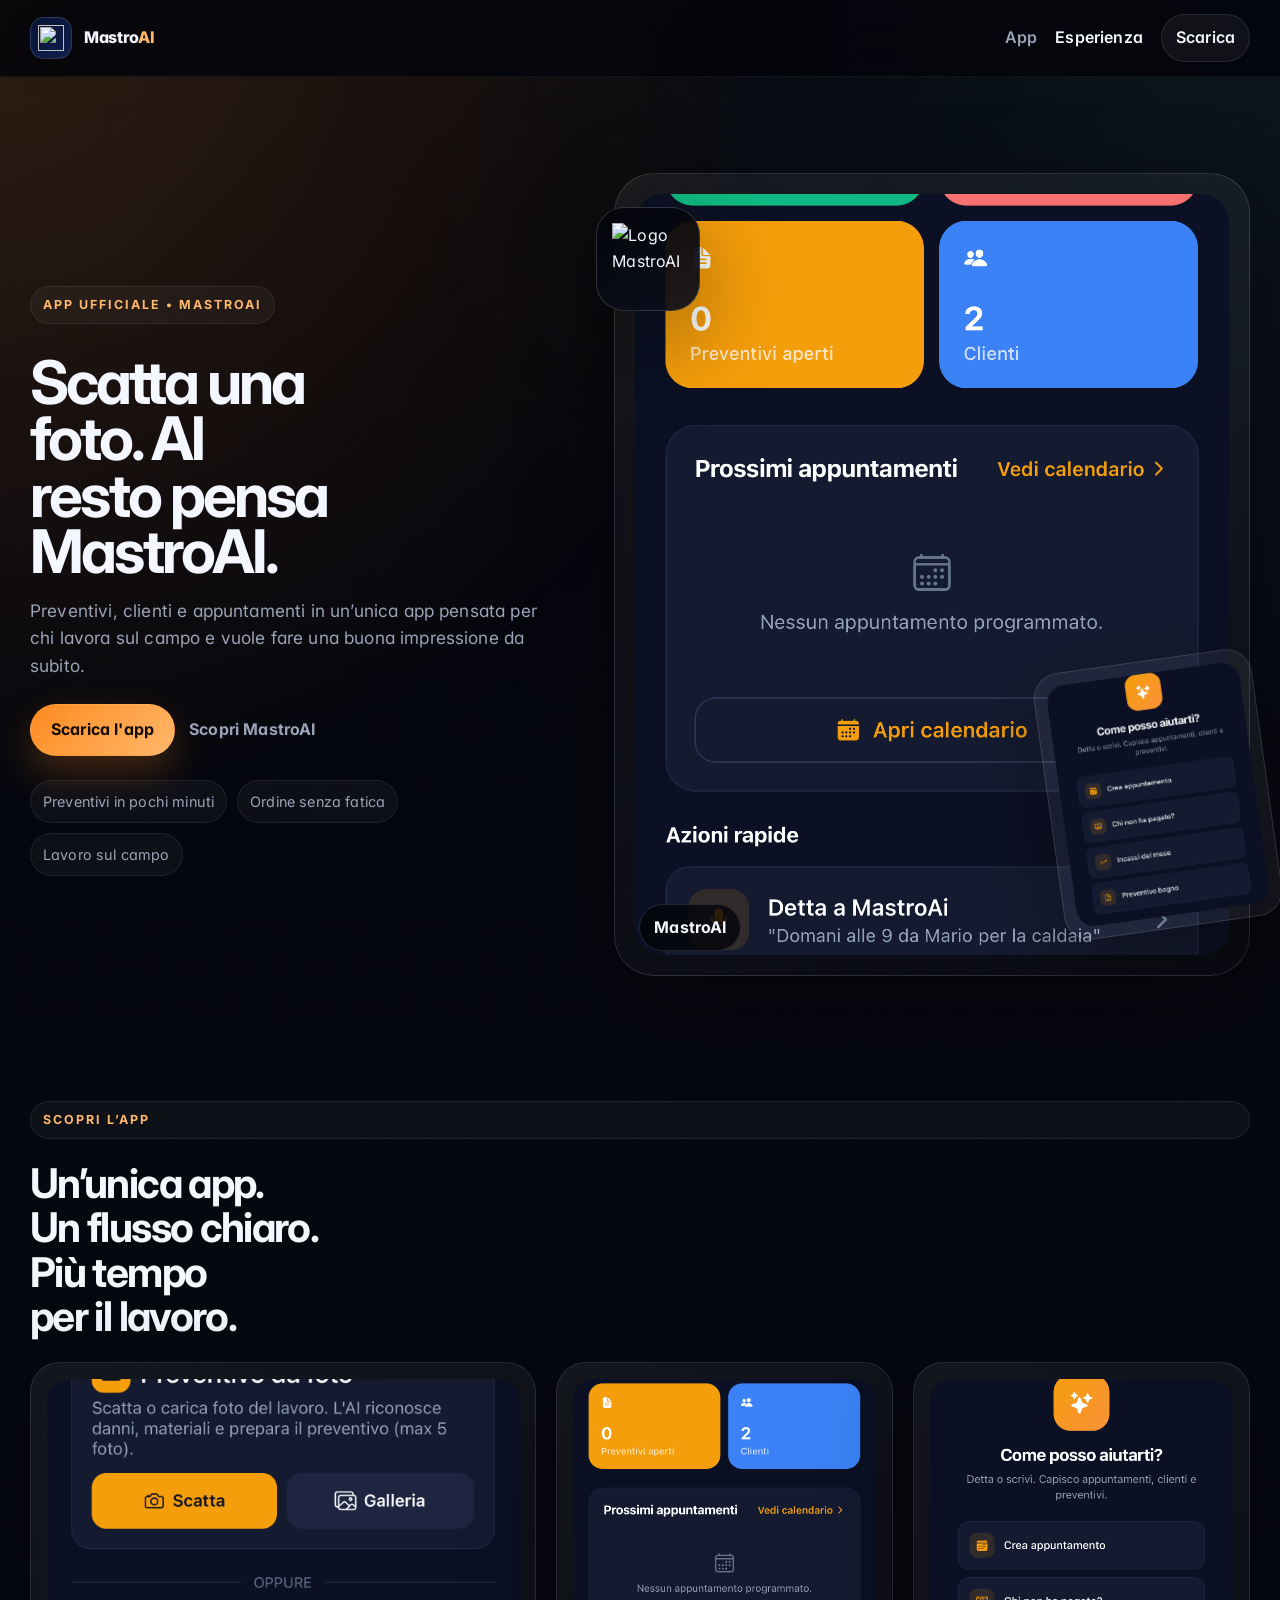
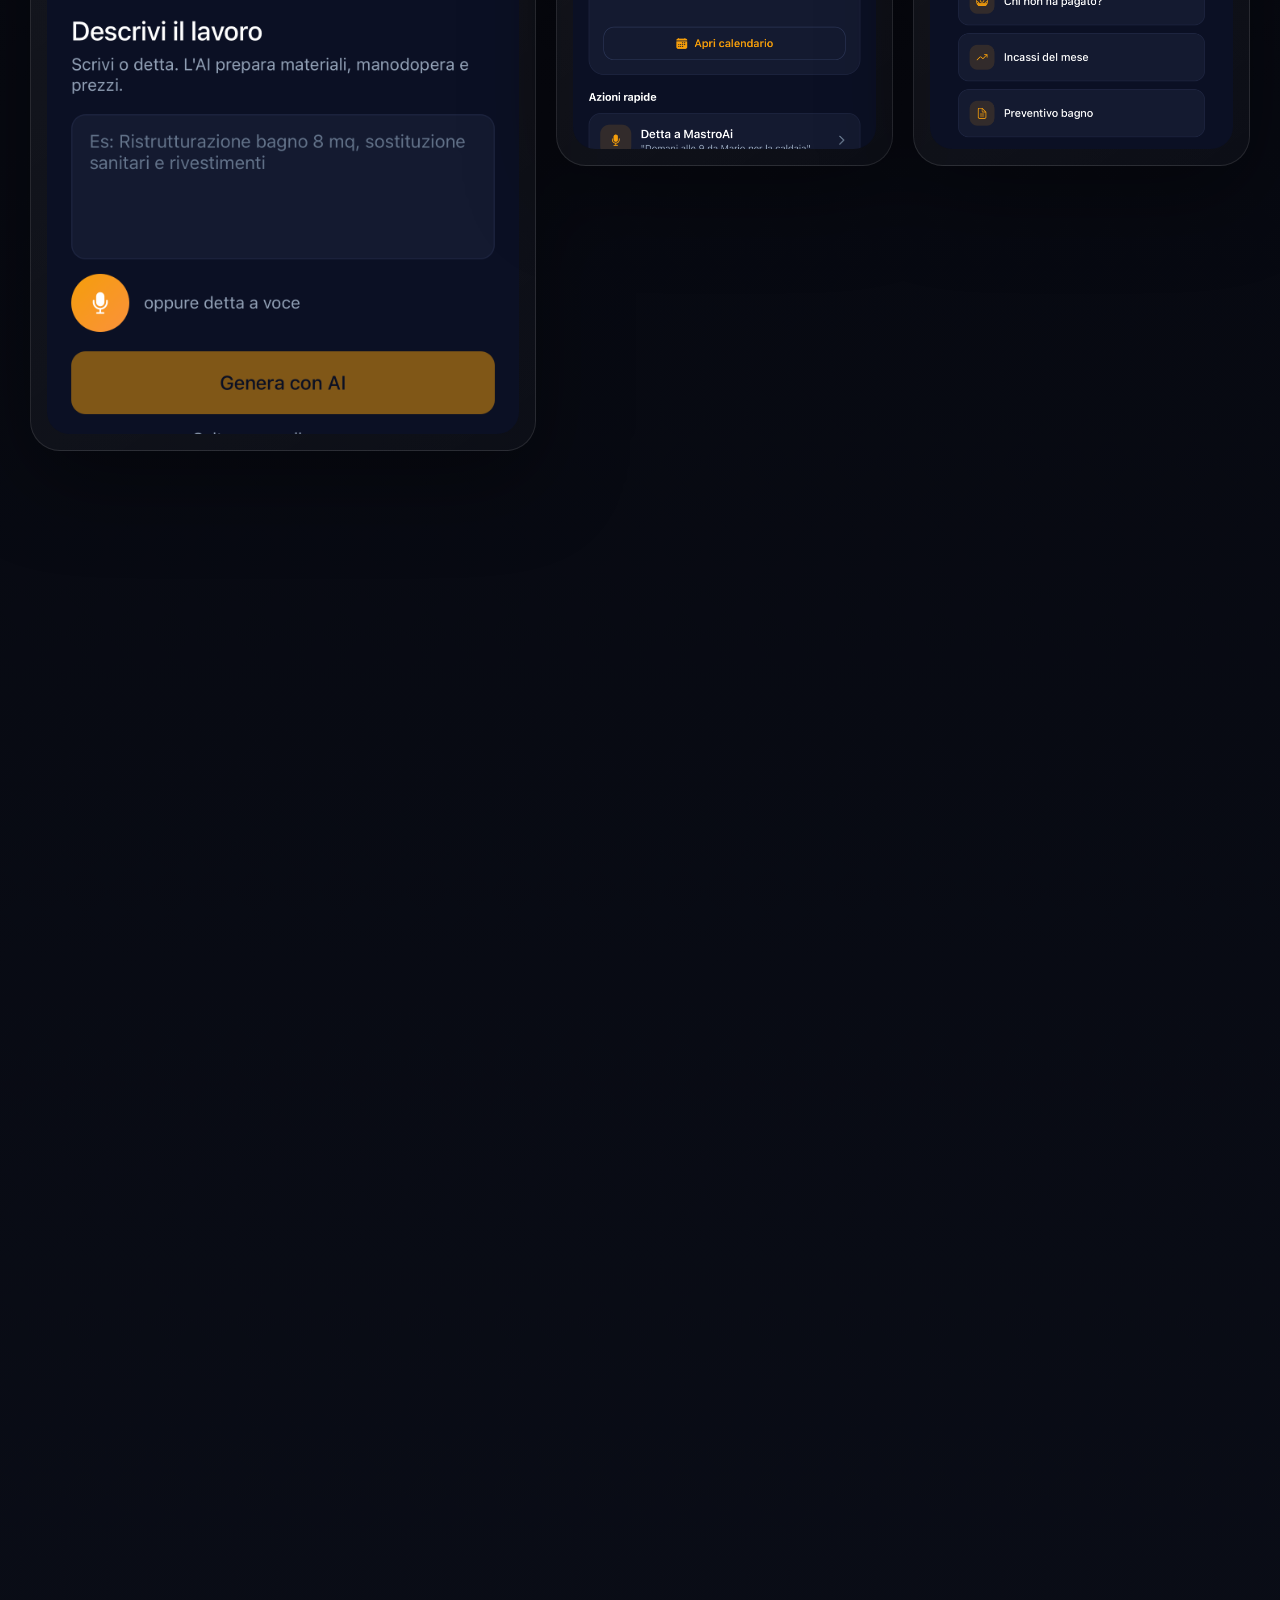
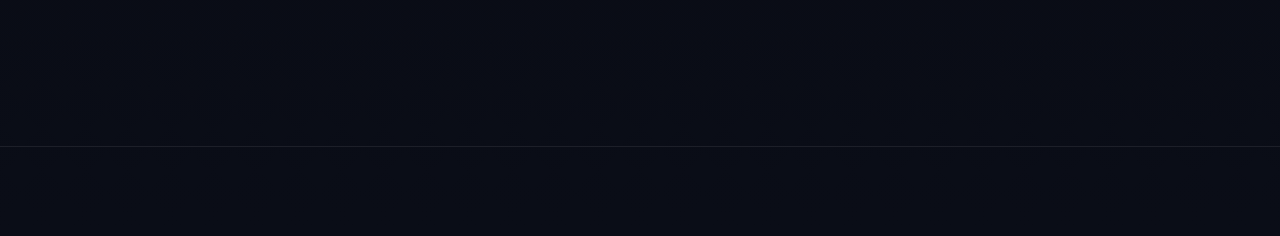
==== commit 4b573ad4: "Update index.html" ====
--- a/index.html
+++ b/index.html
@@ -6,8 +6,10 @@
   <meta name="theme-color" content="#06070c">
   <meta name="description" content="MastroAI è l’app pensata per artigiani, studi e professionisti che vogliono trasformare foto, preventivi e appuntamenti in un’esperienza più chiara e premium." />
   <meta name="robots" content="index, follow">
-  <link rel="icon" href="assets/images/logo.svg" type="image/svg+xml" sizes="any">
-  <link rel="apple-touch-icon" href="assets/images/logo.svg" sizes="180x180">
+ <link rel="icon" href="assets/brand/favicon.ico">
+<link rel="icon" type="image/png" sizes="32x32" href="assets/brand/favicon-32.png">
+<link rel="icon" type="image/png" sizes="16x16" href="assets/brand/favicon-16.png">
+<link rel="apple-touch-icon" sizes="180x180" href="assets/brand/apple-touch-icon.png">
   <meta property="og:type" content="website">
   <meta property="og:title" content="MastroAI | L’app premium per preventivi, clienti e appuntamenti">
   <meta property="og:description" content="Scatta una foto, crea il preventivo e tieni tutto in ordine con MastroAI.">
--- a/assets/css/style.css
+++ b/assets/css/style.css
@@ -3,17 +3,15 @@
   --brand-mid: #10214f;
   --bg: #04050b;
   --bg-2: #0a0d17;
-  --surface: rgba(255, 255, 255, 0.04);
-  --surface-strong: rgba(255, 255, 255, 0.08);
   --line: rgba(255, 255, 255, 0.12);
   --text: #f4f7ff;
   --text-muted: #9aa3b7;
   --accent: #ff8a1f;
   --accent-2: #ffb86b;
-  --shadow: 0 24px 70px rgba(0, 0, 0, 0.36);
-  --radius: 28px;
-  --container: min(1200px, calc(100vw - 32px));
-  --section-space: clamp(72px, 8vw, 104px);
+  --shadow: 0 28px 90px rgba(0, 0, 0, 0.38);
+  --radius: 32px;
+  --container: min(1220px, calc(100vw - 32px));
+  --section-space: clamp(88px, 9vw, 120px);
 }
 
 * { box-sizing: border-box; }
@@ -23,7 +21,8 @@
   font-family: 'Inter', system-ui, -apple-system, BlinkMacSystemFont, 'Segoe UI', sans-serif;
   color: var(--text);
   background:
-    radial-gradient(circle at top left, rgba(255, 138, 31, 0.14), transparent 26%),
+    radial-gradient(circle at 0% 0%, rgba(255, 138, 31, 0.16), transparent 22%),
+    radial-gradient(circle at 100% 0%, rgba(114, 216, 255, 0.08), transparent 24%),
     linear-gradient(180deg, var(--bg) 0%, var(--bg-2) 100%);
   overflow-x: hidden;
   line-height: 1.6;
@@ -33,6 +32,15 @@
   letter-spacing: 0.01em;
 }
 
+body::before {
+  content: '';
+  position: fixed;
+  inset: 0;
+  background: linear-gradient(135deg, rgba(255, 255, 255, 0.018), transparent 38%, rgba(255, 255, 255, 0.01));
+  pointer-events: none;
+  z-index: -1;
+}
+
 img { display: block; width: 100%; height: auto; }
 a { color: inherit; text-decoration: none; }
 button, input { font: inherit; }
@@ -45,10 +53,10 @@
 .page-shell { position: relative; isolation: isolate; }
 .container { width: var(--container); margin: 0 auto; }
 .section-pad { padding: var(--section-space) 0; }
-section[id] { scroll-margin-top: 88px; }
+section[id] { scroll-margin-top: 92px; }
 
 p, .lead { color: var(--text-muted); }
-h1, h2, h3 { letter-spacing: -0.03em; margin: 0; }
+h1, h2, h3 { letter-spacing: -0.03em; margin: 0; text-wrap: balance; }
 
 .skip-link {
   position: absolute;
@@ -96,9 +104,10 @@
   display: grid;
   place-items: center;
   border-radius: 14px;
-  padding: 8px;
-  background: linear-gradient(135deg, var(--accent), var(--accent-2));
-  box-shadow: 0 12px 28px rgba(255, 138, 31, 0.24);
+  padding: 7px;
+  background: linear-gradient(145deg, #071233 0%, #10214f 100%);
+  border: 1px solid rgba(255, 255, 255, 0.14);
+  box-shadow: 0 12px 28px rgba(0, 0, 0, 0.28);
 }
 .brand-mark img {
   width: 100%;
@@ -127,15 +136,16 @@
 }
 
 .hero {
-  padding-top: 80px;
-  padding-bottom: 56px;
+  padding-top: 96px;
+  padding-bottom: 88px;
 }
 .hero-grid {
   display: grid;
-  grid-template-columns: 0.95fr 1.05fr;
-  gap: clamp(32px, 5vw, 56px);
-  align-items: center;
-}
+  grid-template-columns: 0.9fr 1.1fr;
+  gap: clamp(36px, 5vw, 72px);
+  align-items: center;
+}
+.hero-copy { max-width: 560px; }
 .eyebrow, .section-kicker {
   display: inline-flex;
   align-items: center;
@@ -151,33 +161,33 @@
   text-transform: uppercase;
 }
 .hero h1 {
-  font-size: clamp(2.7rem, 4.4vw, 4.4rem);
-  line-height: 0.95;
+  font-size: clamp(3rem, 4.7vw, 4.8rem);
+  line-height: 0.94;
   letter-spacing: -0.05em;
-  max-width: 10ch;
-  margin: 16px 0 14px;
+  max-width: 9.4ch;
+  margin: 18px 0 16px;
 }
 .lead {
-  font-size: 1.04rem;
-  max-width: 52ch;
+  font-size: 1.08rem;
+  max-width: 50ch;
   margin: 0 0 24px;
 }
 .hero-actions {
   display: flex;
   flex-wrap: wrap;
   gap: 12px;
-  margin-bottom: 20px;
+  margin-bottom: 24px;
 }
 .btn {
   display: inline-flex;
   align-items: center;
   justify-content: center;
-  min-height: 50px;
-  padding: 0 18px;
+  min-height: 52px;
+  padding: 0 20px;
   border-radius: 999px;
   font-weight: 700;
   border: 1px solid transparent;
-  transition: transform 0.2s ease, border-color 0.2s ease, background 0.2s ease;
+  transition: transform 0.2s ease, border-color 0.2s ease, background 0.2s ease, box-shadow 0.2s ease;
 }
 .btn:hover { transform: translateY(-2px); }
 .btn-primary {
@@ -185,11 +195,21 @@
   color: #140c02;
   box-shadow: 0 16px 36px rgba(255, 138, 31, 0.24);
 }
-.btn-secondary {
+.btn-secondary,
+.btn-link {
   background: rgba(255, 255, 255, 0.04);
   border-color: rgba(255, 255, 255, 0.12);
-  color: var(--text);
-}
+  color: var(--text-muted);
+  box-shadow: none;
+}
+.btn-link {
+  padding: 0 2px;
+  min-height: auto;
+  border: 0;
+  background: transparent;
+  justify-content: flex-start;
+}
+.btn-link:hover { color: var(--text); transform: translateX(2px); }
 .hero-highlights {
   display: flex;
   flex-wrap: wrap;
@@ -199,7 +219,7 @@
   list-style: none;
 }
 .hero-highlights li {
-  padding: 8px 12px;
+  padding: 9px 12px;
   border-radius: 999px;
   background: rgba(255, 255, 255, 0.04);
   border: 1px solid rgba(255, 255, 255, 0.08);
@@ -209,51 +229,69 @@
 
 .hero-visual {
   position: relative;
-  min-height: 640px;
+  min-height: 720px;
   display: grid;
   place-items: center;
+  perspective: 1200px;
+}
+.hero-visual::before {
+  content: '';
+  position: absolute;
+  inset: 6% 8%;
+  border-radius: 50%;
+  background: radial-gradient(circle, rgba(255, 138, 31, 0.16), transparent 70%);
+  filter: blur(40px);
+  z-index: 0;
 }
 .hero-frame {
   position: relative;
-  width: min(100%, 560px);
-  padding: 16px;
-  border-radius: 34px;
-  background: rgba(255, 255, 255, 0.04);
+  width: min(100%, 640px);
+  padding: 20px;
+  border-radius: 40px;
+  background: linear-gradient(145deg, rgba(255, 255, 255, 0.06), rgba(255, 255, 255, 0.02));
   border: 1px solid rgba(255, 255, 255, 0.12);
   box-shadow: var(--shadow);
+  z-index: 2;
+  transition: transform 0.35s ease;
 }
 .hero-frame img {
-  border-radius: 24px;
+  border-radius: 28px;
   aspect-ratio: 0.78 / 1;
   object-fit: cover;
+  box-shadow: inset 0 1px 0 rgba(255,255,255,0.06);
 }
 .hero-side-card {
   position: absolute;
   right: -18px;
-  bottom: 40px;
-  width: min(180px, 30vw);
-  padding: 10px;
-  border-radius: 24px;
+  bottom: 48px;
+  width: min(220px, 34vw);
+  padding: 12px;
+  border-radius: 26px;
   background: rgba(255, 255, 255, 0.05);
   border: 1px solid rgba(255, 255, 255, 0.12);
   box-shadow: var(--shadow);
+  z-index: 3;
+  transform: rotate(-8deg);
+  transition: transform 0.35s ease;
 }
 .hero-side-card img {
-  border-radius: 16px;
+  border-radius: 18px;
   aspect-ratio: 0.8 / 1;
   object-fit: cover;
 }
 .hero-logo-pill {
   position: absolute;
   left: -18px;
-  top: 28px;
-  width: 84px;
-  height: 84px;
-  padding: 14px;
-  border-radius: 24px;
-  background: rgba(4, 5, 11, 0.92);
-  border: 1px solid rgba(255, 255, 255, 0.12);
-  box-shadow: var(--shadow);
+  top: 34px;
+  width: 104px;
+  height: 104px;
+  padding: 15px;
+  border-radius: 28px;
+  background: linear-gradient(160deg, rgba(4, 5, 11, 0.96), rgba(12, 15, 28, 0.92));
+  border: 1px solid rgba(255, 255, 255, 0.16);
+  box-shadow: var(--shadow);
+  z-index: 4;
+  transition: transform 0.35s ease;
 }
 .hero-logo-pill img {
   width: 100%;
@@ -270,57 +308,62 @@
   border: 1px solid rgba(255, 255, 255, 0.12);
   color: var(--text);
   font-weight: 700;
-  z-index: 1;
-}
-
-.product-section { padding-top: 20px; }
+  z-index: 3;
+}
+
+.product-section { padding-top: 24px; }
 .section-heading {
   display: grid;
   gap: 10px;
-  margin-bottom: 20px;
+  margin-bottom: 24px;
 }
 .section-heading h2 {
-  font-size: clamp(1.9rem, 3vw, 2.75rem);
+  font-size: clamp(2rem, 3.2vw, 2.9rem);
   line-height: 1.08;
   letter-spacing: -0.04em;
-  max-width: 12ch;
+  max-width: 11.5ch;
 }
 .showcase-shell {
   display: grid;
-  grid-template-columns: 1.3fr 0.8fr 0.8fr;
-  gap: 18px;
+  grid-template-columns: 1.2fr 0.8fr 0.8fr;
+  gap: 20px;
   align-items: start;
 }
 .showcase-card {
-  padding: 14px;
-  border-radius: 28px;
-  background: rgba(255, 255, 255, 0.04);
+  padding: 16px;
+  border-radius: 30px;
+  background: linear-gradient(145deg, rgba(255, 255, 255, 0.06), rgba(255, 255, 255, 0.025));
   border: 1px solid rgba(255, 255, 255, 0.1);
   box-shadow: var(--shadow);
+  transition: transform 0.25s ease, box-shadow 0.25s ease;
+}
+.showcase-card:hover {
+  transform: translateY(-4px);
+  box-shadow: 0 30px 80px rgba(0, 0, 0, 0.34);
 }
 .showcase-card img {
-  border-radius: 20px;
+  border-radius: 22px;
   aspect-ratio: 0.82 / 1;
   object-fit: cover;
 }
 .showcase-card-large { grid-row: span 2; }
-.showcase-card-large img { aspect-ratio: 0.7 / 1; }
+.showcase-card-large img { aspect-ratio: 0.72 / 1; }
 
 .split-shell {
   display: grid;
   grid-template-columns: 1fr 1fr;
-  gap: 28px;
-  padding: 28px;
-  border-radius: 32px;
-  background: rgba(255, 255, 255, 0.04);
+  gap: 30px;
+  padding: 32px;
+  border-radius: 34px;
+  background: linear-gradient(145deg, rgba(255, 255, 255, 0.06), rgba(255, 255, 255, 0.03));
   border: 1px solid rgba(255, 255, 255, 0.1);
   box-shadow: var(--shadow);
 }
 .split-copy h2 {
-  font-size: clamp(1.9rem, 3vw, 2.5rem);
+  font-size: clamp(2rem, 3.2vw, 2.7rem);
   line-height: 1.08;
   margin: 12px 0 10px;
-  max-width: 10ch;
+  max-width: 9.5ch;
 }
 .feature-list {
   display: grid;
@@ -345,21 +388,21 @@
   align-items: center;
   gap: 24px;
   flex-wrap: wrap;
-  padding: 28px;
-  border-radius: 32px;
+  padding: 32px;
+  border-radius: 34px;
   border: 1px solid rgba(255, 255, 255, 0.12);
-  background: linear-gradient(135deg, rgba(255, 138, 31, 0.12), rgba(255, 255, 255, 0.03));
+  background: linear-gradient(135deg, rgba(255, 138, 31, 0.13), rgba(255, 255, 255, 0.03));
   box-shadow: var(--shadow);
 }
 .cta-card h2 {
-  font-size: clamp(1.85rem, 3vw, 2.6rem);
+  font-size: clamp(2rem, 3vw, 2.7rem);
   line-height: 1.08;
   margin: 10px 0;
   max-width: 11ch;
 }
 
 .footer {
-  padding: 20px 0 36px;
+  padding: 24px 0 40px;
   border-top: 1px solid rgba(255, 255, 255, 0.08);
 }
 .footer-links {
@@ -382,24 +425,24 @@
 
 @media (max-width: 900px) {
   .hero-grid, .split-shell { grid-template-columns: 1fr; }
-  .hero-visual { min-height: 520px; }
+  .hero-visual { min-height: 580px; }
   .showcase-shell { grid-template-columns: repeat(2, minmax(0, 1fr)); }
   .showcase-card-large { grid-row: auto; }
 }
 
 @media (max-width: 640px) {
   .container { width: calc(100vw - 24px); }
-  .section-pad { padding: 64px 0; }
+  .section-pad { padding: 72px 0; }
   .nav-wrap { min-height: 70px; }
   .nav { gap: 10px; }
   .nav a { font-size: 0.95rem; }
-  .hero { padding-top: 56px; }
+  .hero { padding-top: 64px; }
   .hero-actions { flex-direction: column; align-items: stretch; }
   .hero h1 { max-width: 11ch; }
-  .hero-visual { min-height: 420px; }
+  .hero-visual { min-height: 460px; }
   .hero-frame { padding: 10px; }
   .hero-side-card { right: 8px; bottom: 18px; width: 120px; }
-  .hero-logo-pill { left: 8px; top: 12px; width: 64px; height: 64px; }
+  .hero-logo-pill { left: 8px; top: 12px; width: 72px; height: 72px; }
   .showcase-shell { grid-template-columns: 1fr; }
   .split-shell, .cta-card { padding: 22px; }
 }
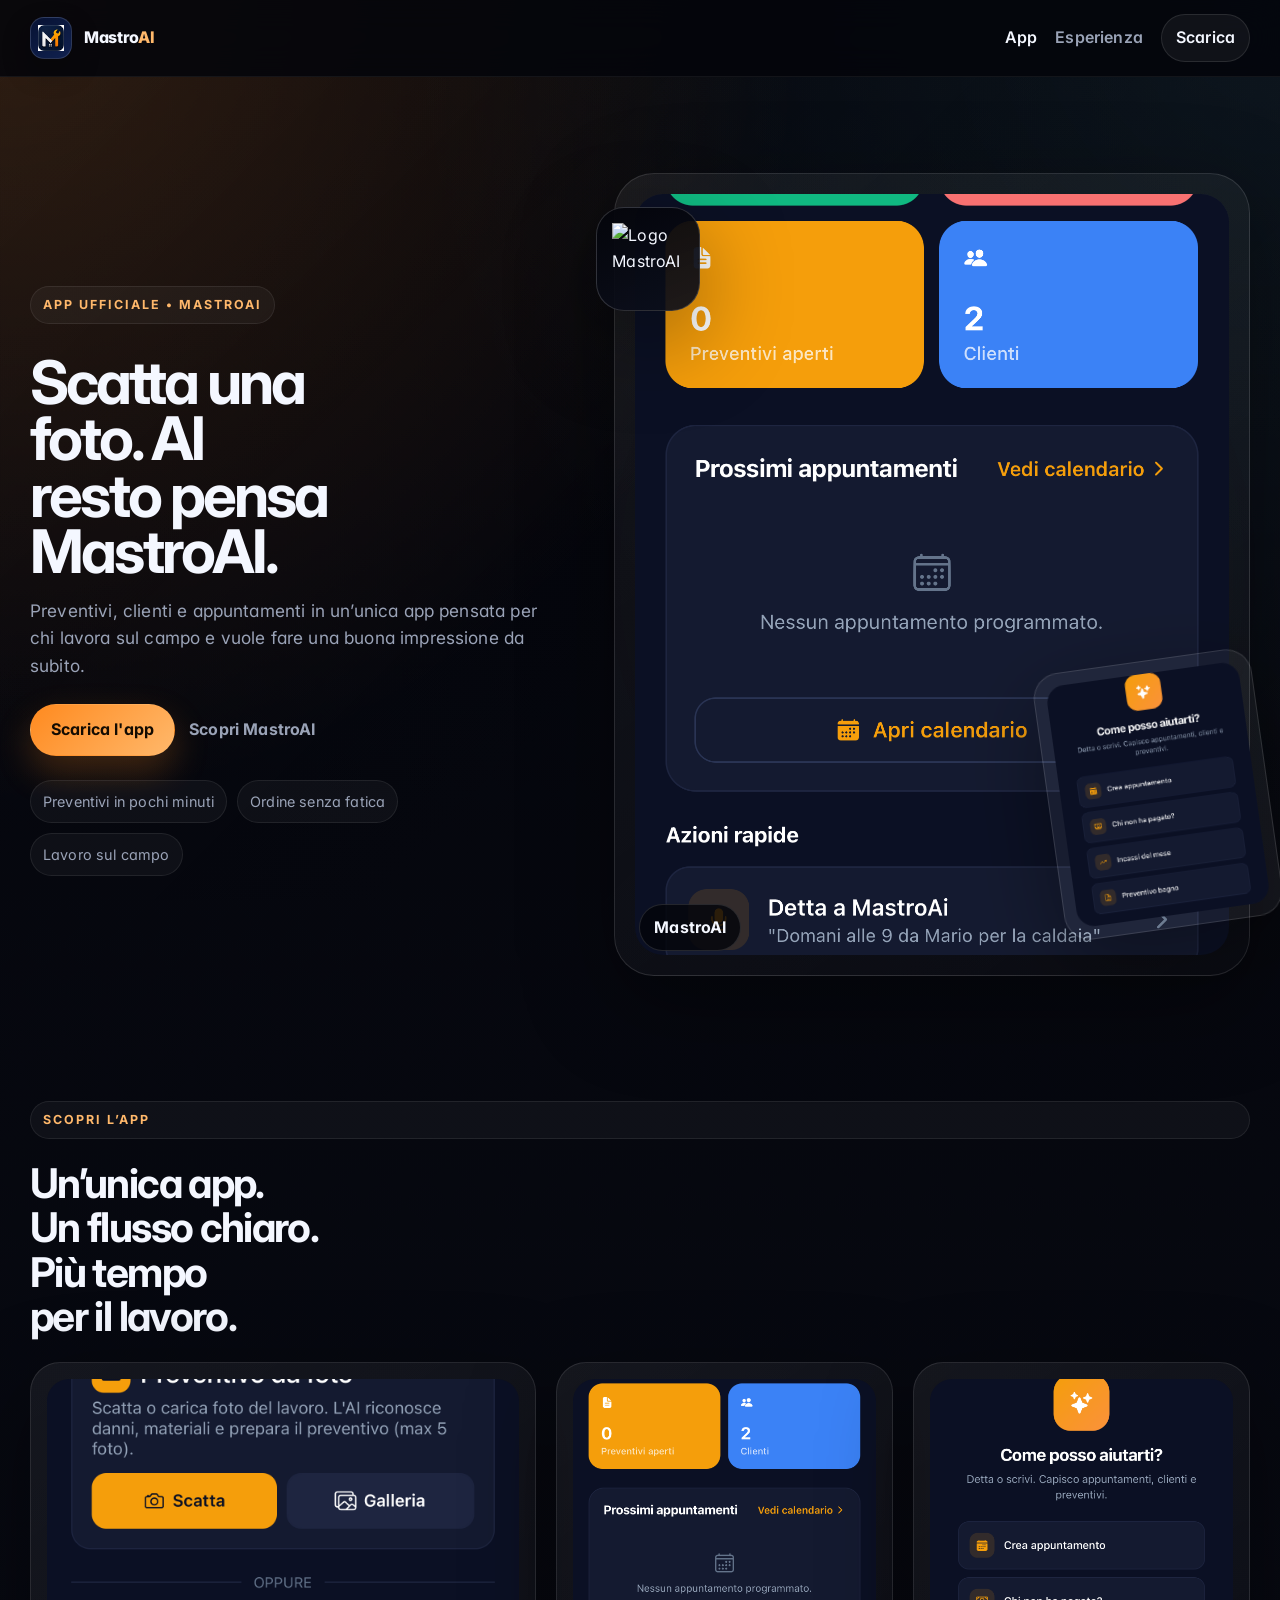
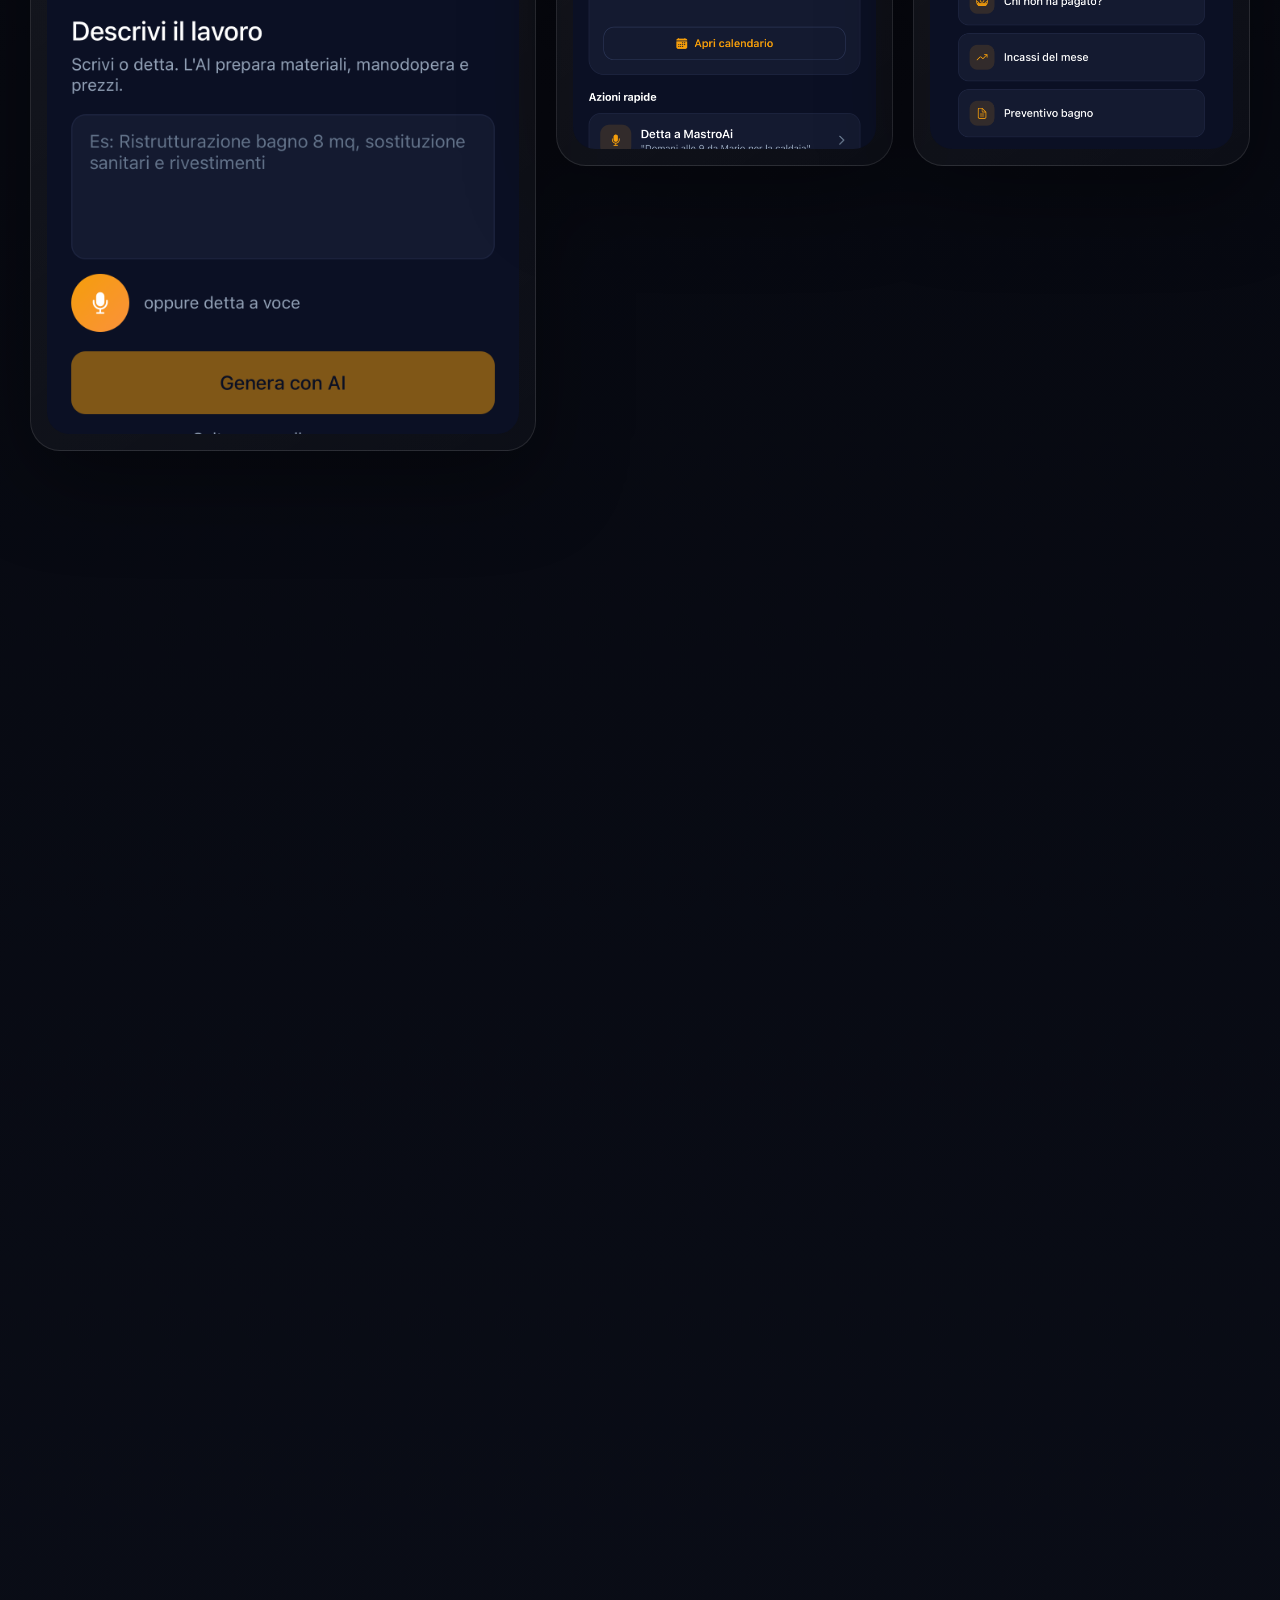
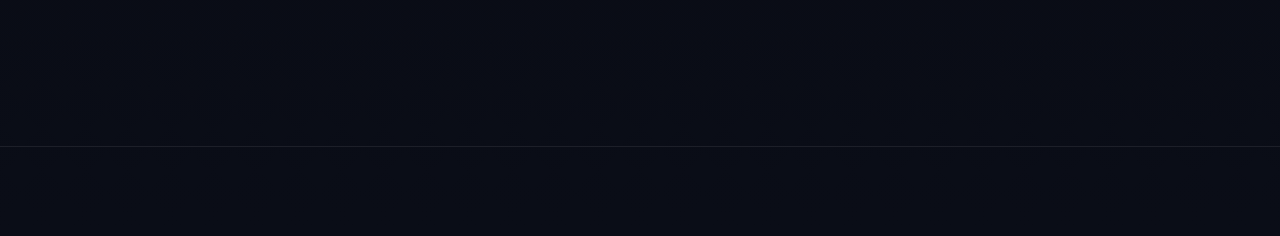
==== commit 0e795c0e: "Update logo image in header section" ====
--- a/index.html
+++ b/index.html
@@ -46,7 +46,7 @@
       <div class="container nav-wrap">
         <a class="brand" href="#top" aria-label="Homepage MastroAI">
           <span class="brand-mark" aria-hidden="true">
-            <img src="assets/images/logo.svg" alt="" width="40" height="40" decoding="async">
+           <img src="assets/brand/logo-navbar.png" alt="MastroAI" width="44" height="44">
           </span>
           <span class="brand-text">Mastro<span>AI</span></span>
         </a>
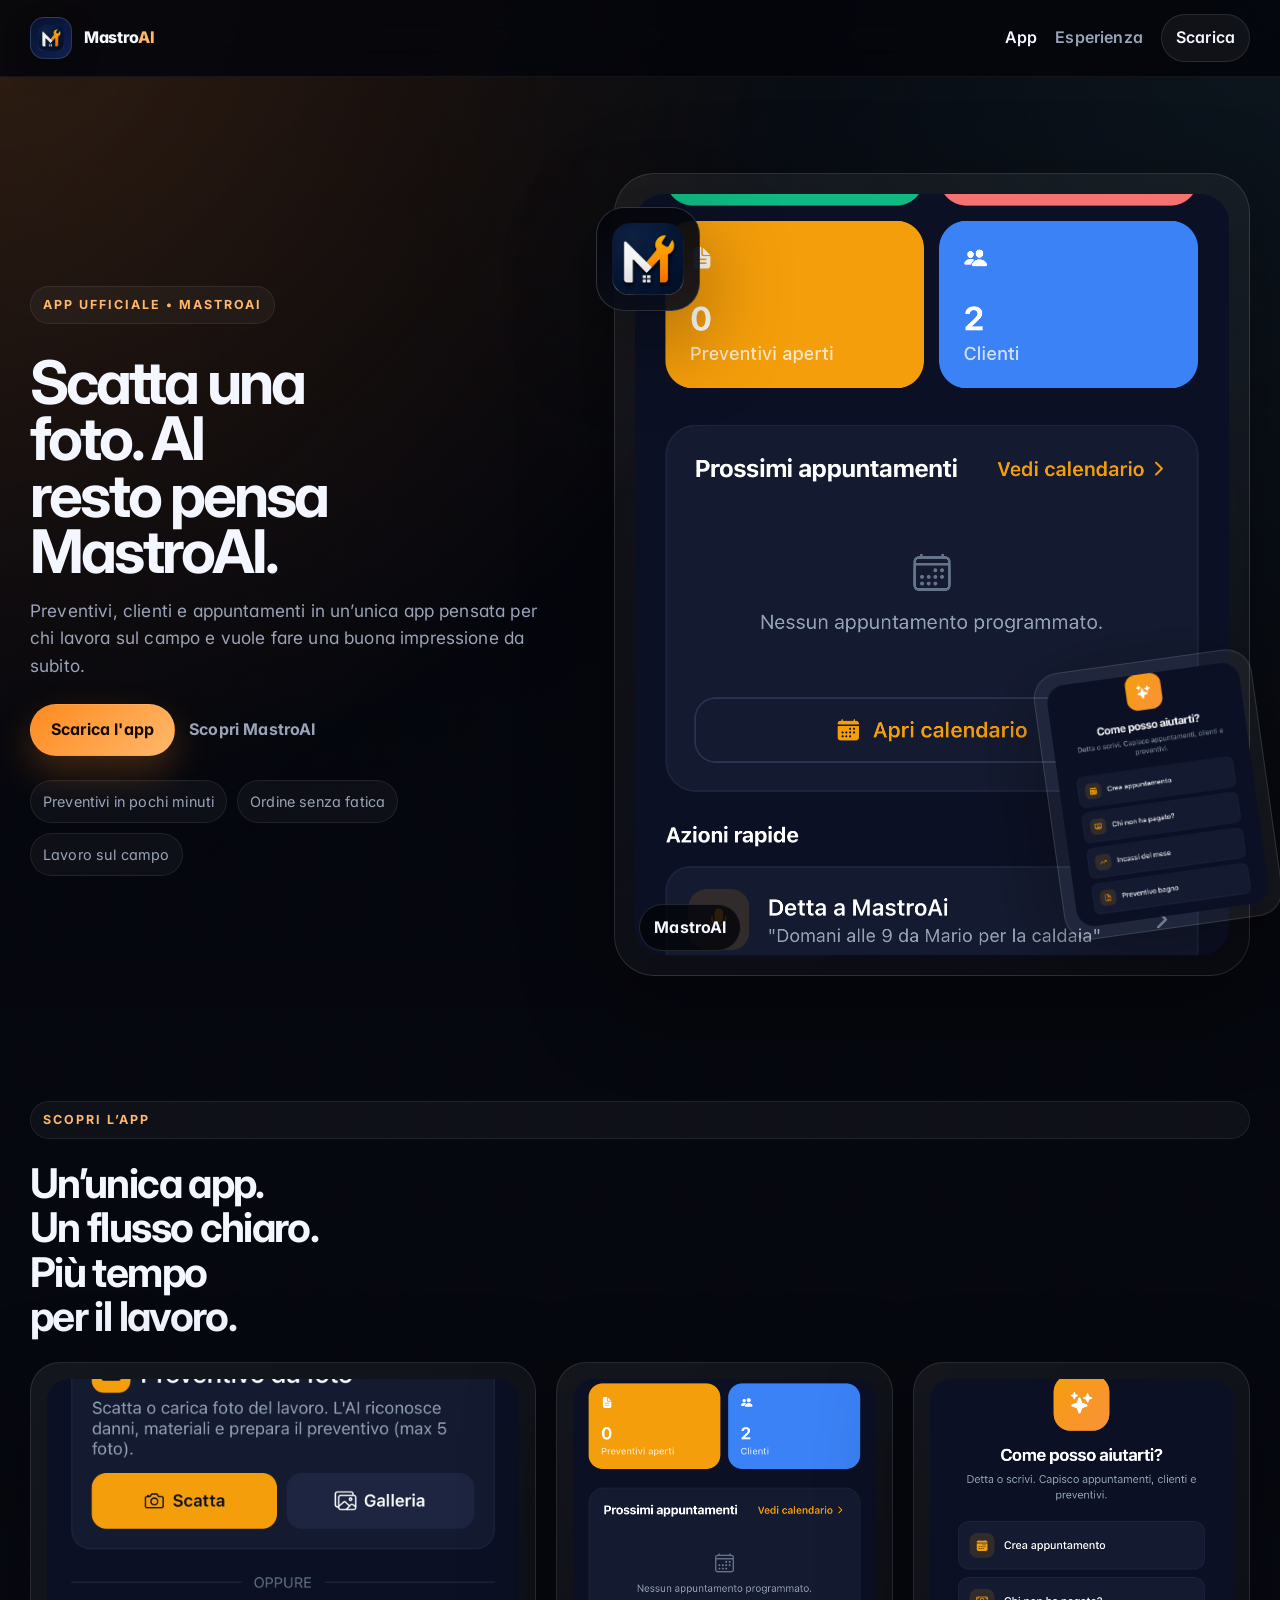
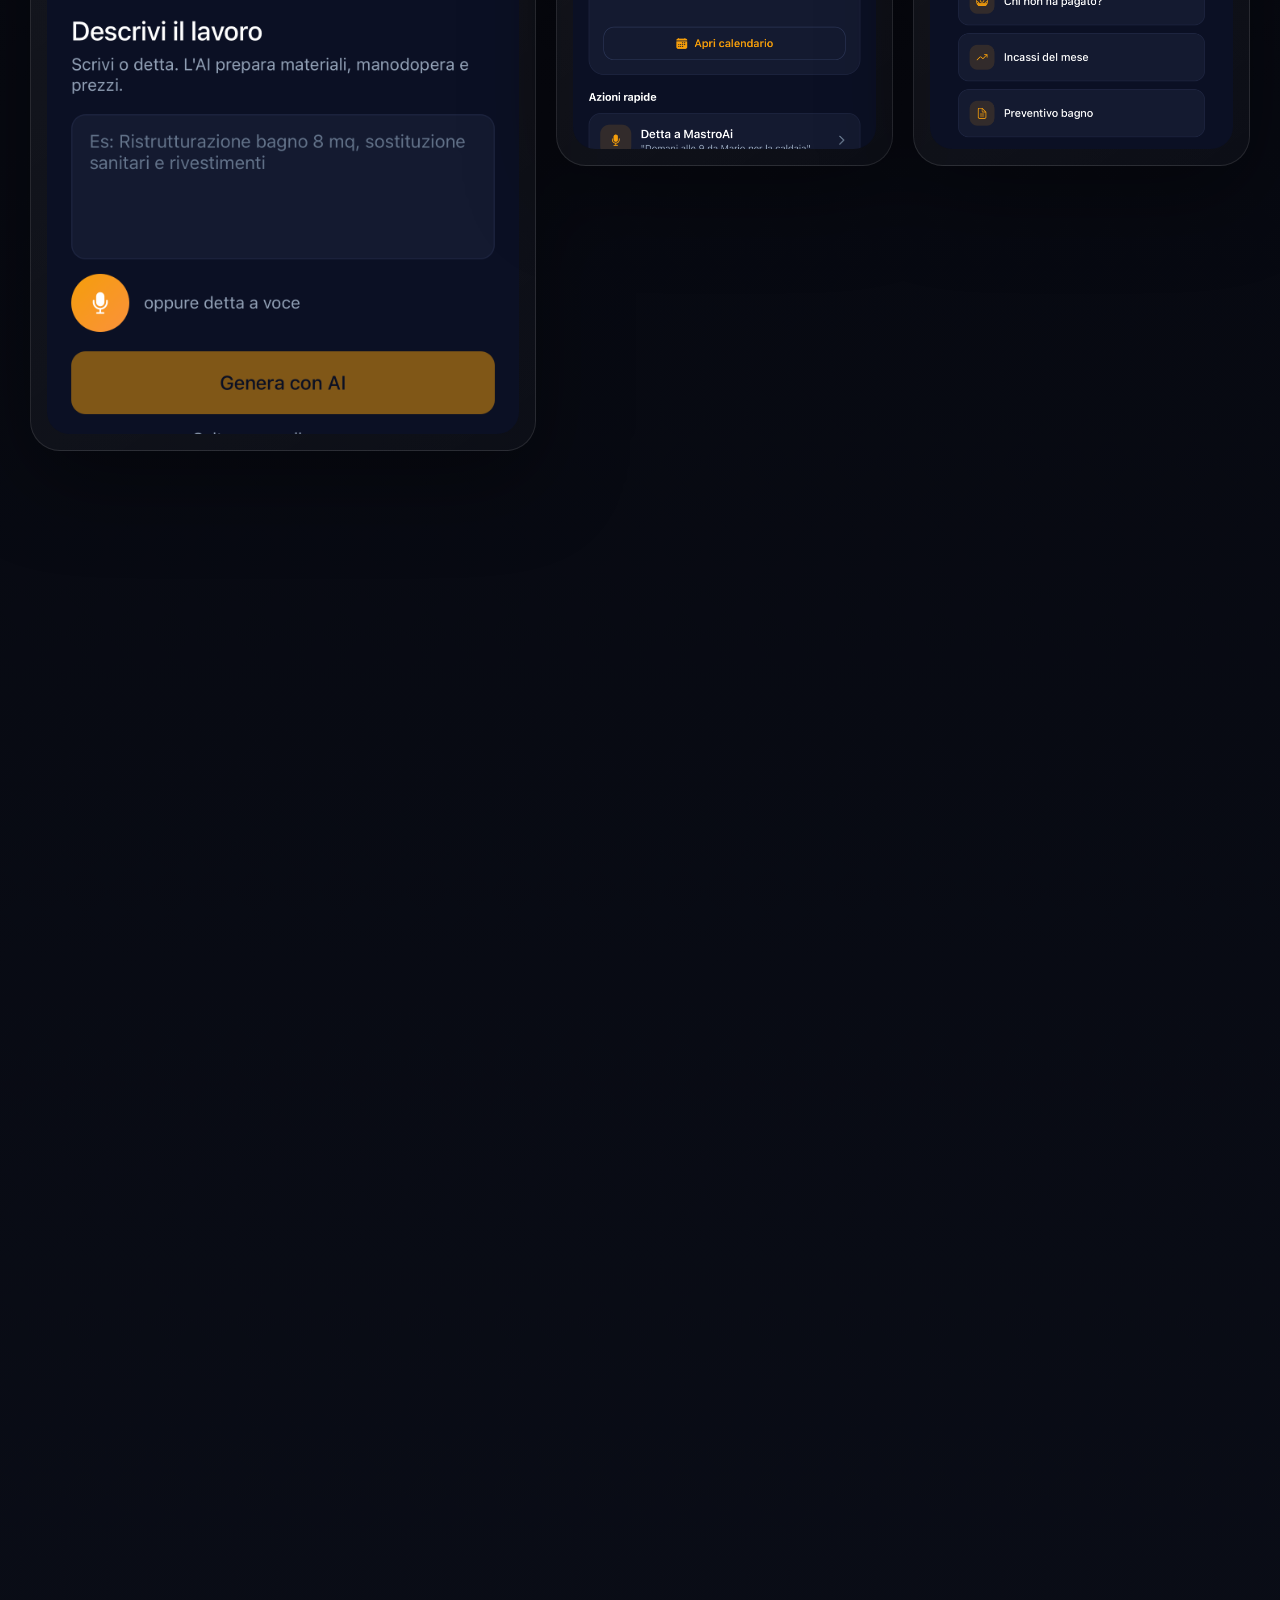
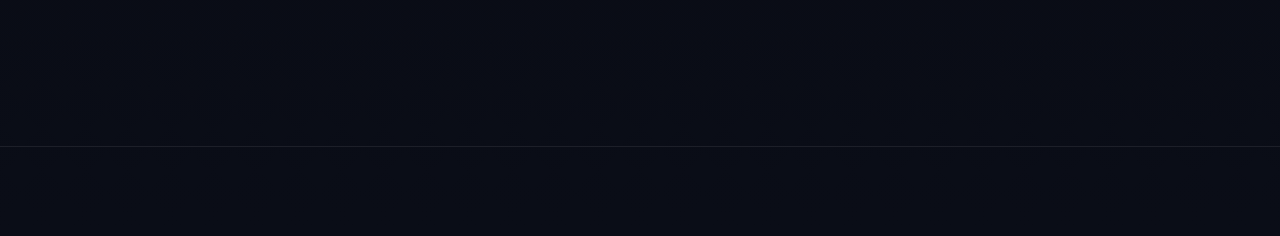
==== commit c91d029a: "Update index.html" ====
--- a/index.html
+++ b/index.html
@@ -148,7 +148,16 @@
               <p>Installa l’app e fai del prossimo preventivo un’esperienza più chiara, più veloce e più professionale.</p>
             </div>
             <div class="hero-actions" aria-label="Link di download">
-              <a class="btn btn-primary" href="https://apps.apple.com" target="_blank" rel="noreferrer" aria-label="Scarica MastroAI su App Store">Scarica su App Store</a>
+             <a class="btn btn-primary"
+   href="https://apps.apple.com/us/app/mastroai/id6791104570"
+   target="_blank"
+   rel="noopener noreferrer"
+   aria-label="Download MastroAI on the App Store">
+    <svg width="20" height="20" viewBox="0 0 24 24" fill="currentColor" aria-hidden="true">
+        <path d="M17.6 13.3c0-2.2 1.8-3.3 1.9-3.4-1-1.5-2.6-1.7-3.2-1.8-1.4-.1-2.7.8-3.4.8-.7 0-1.8-.8-3-.8-1.5 0-3 .9-3.8 2.2-1.6 2.8-.4 6.8 1.1 9 .8 1.1 1.7 2.4 2.9 2.3 1.2-.1 1.6-.7 3-.7s1.8.7 3 .7c1.2 0 2-.9 2.8-2 .9-1.3 1.3-2.5 1.3-2.6-.1 0-2.6-1-2.6-4.7zM14.9 6.6c.7-.8 1.2-1.9 1-3-.9.1-2 .6-2.7 1.4-.6.7-1.2 1.8-1 2.9 1 .1 2-.5 2.7-1.3z"/>
+    </svg>
+    <span>Download on the App Store</span>
+</a>
               <a class="btn btn-link" href="https://play.google.com" target="_blank" rel="noreferrer" aria-label="Scarica MastroAI su Google Play">Disponibile su Google Play</a>
             </div>
           </div>
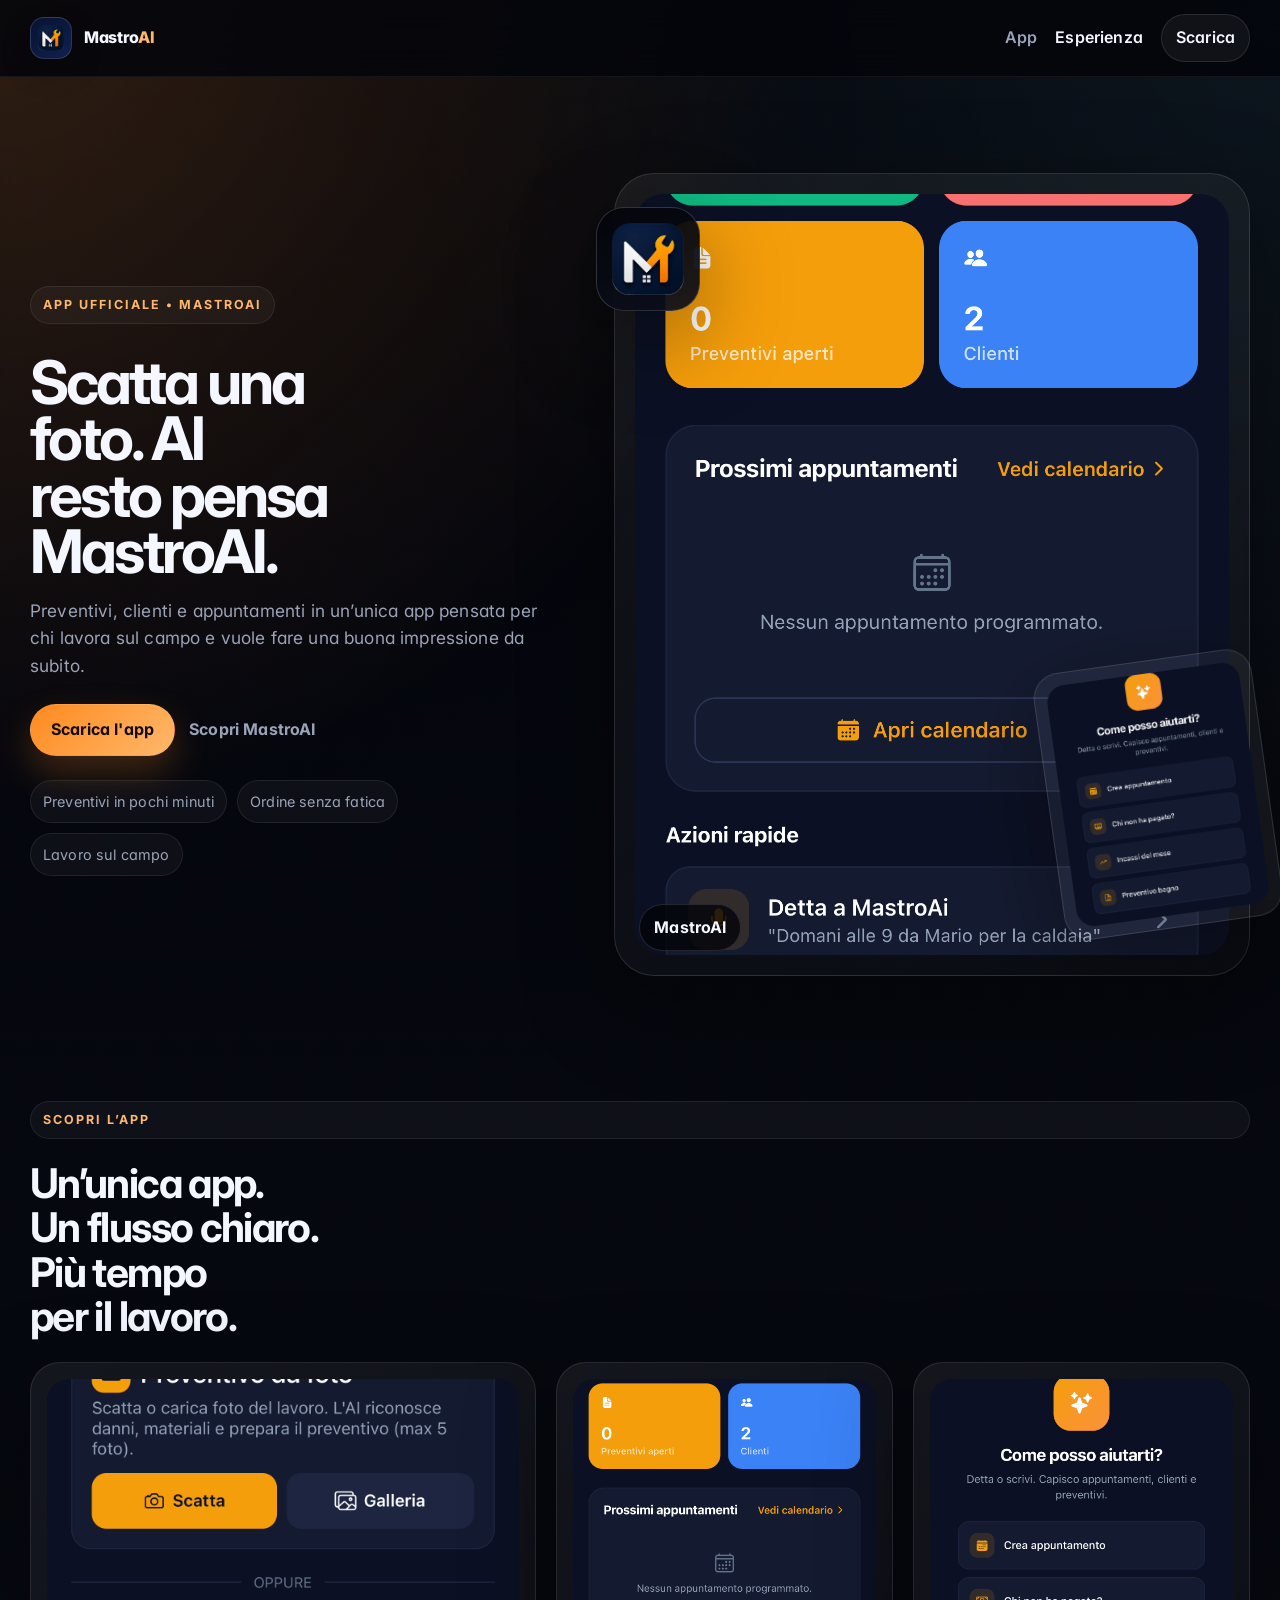
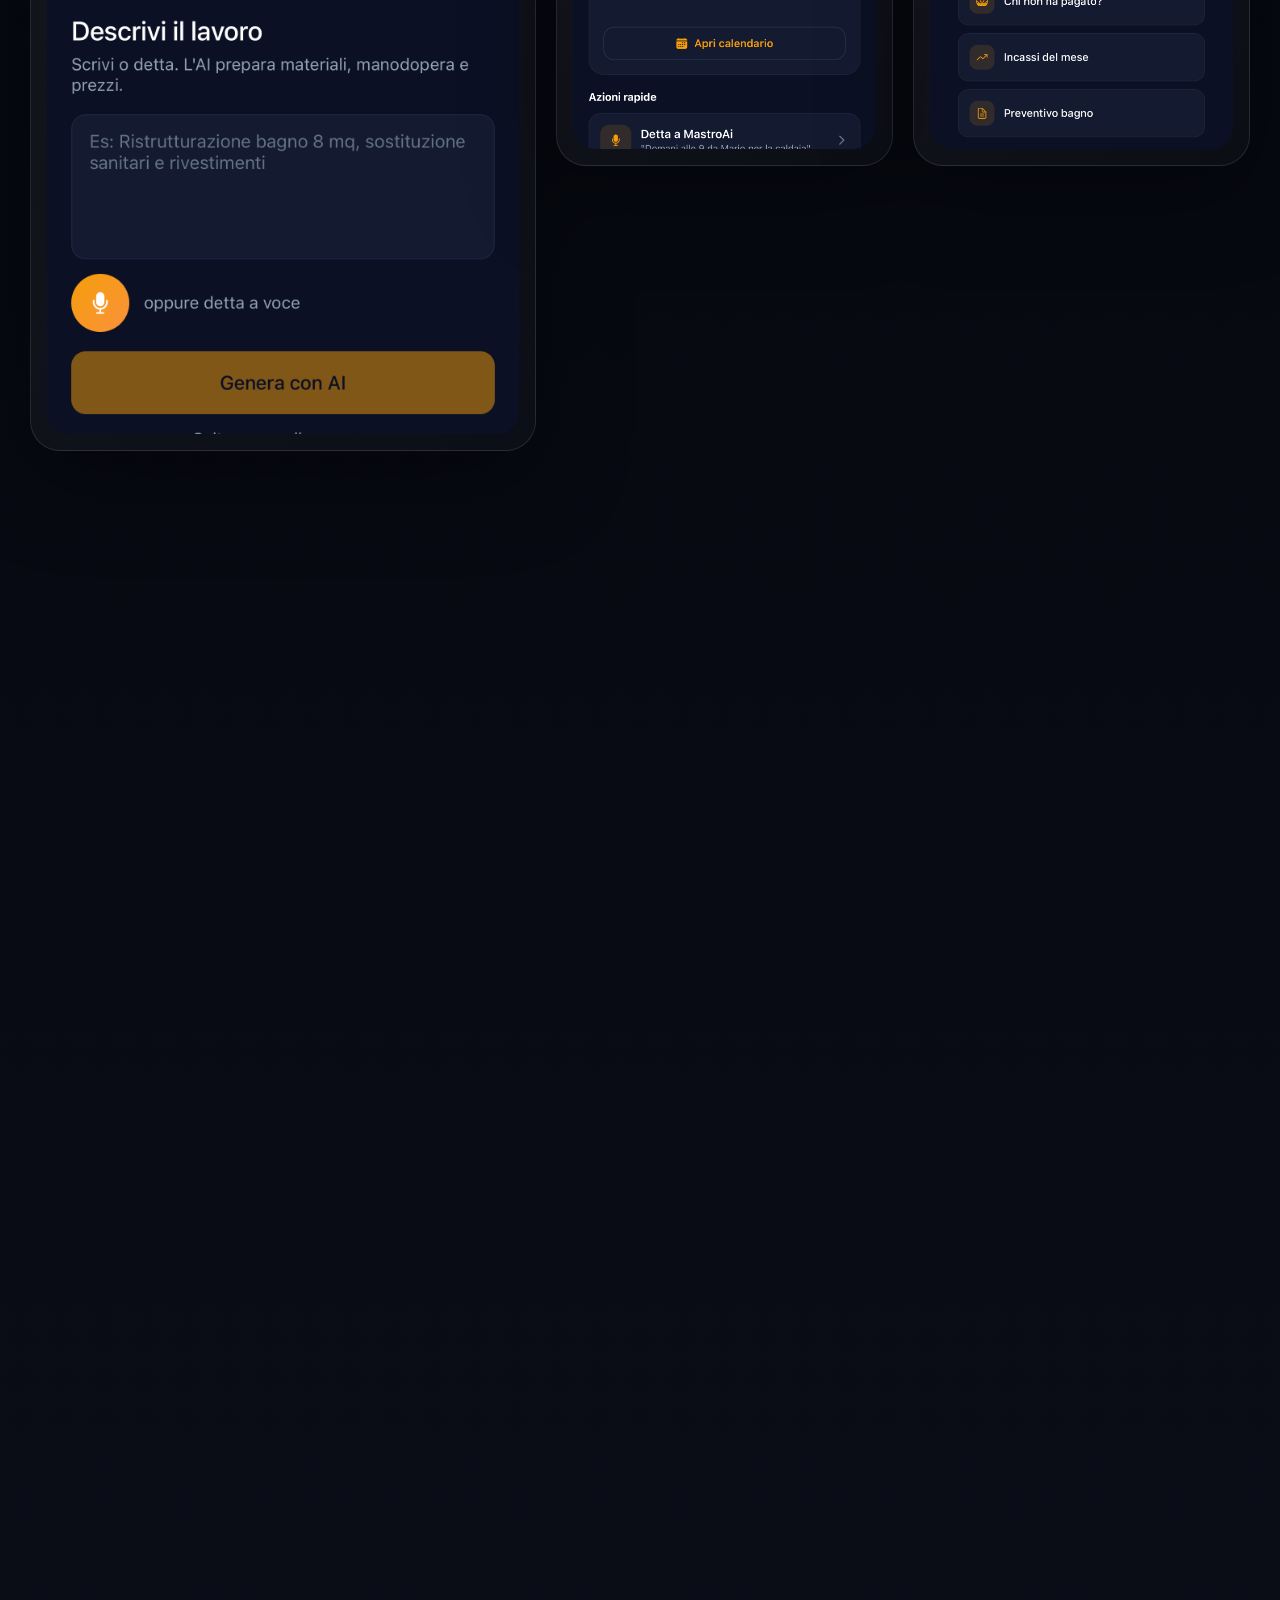
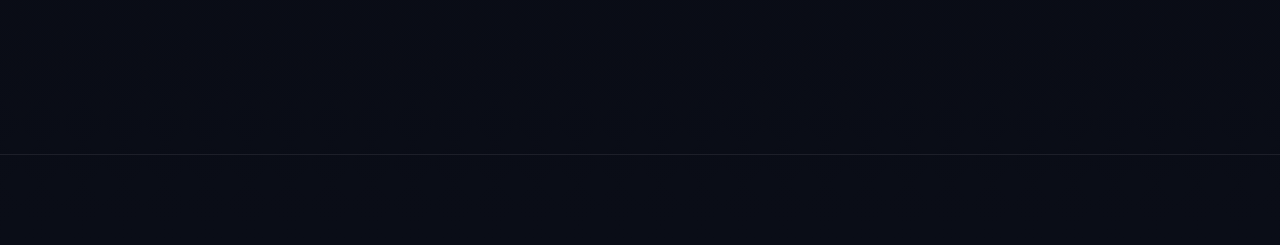
==== commit eb18b6b8: "Update index.html" ====
--- a/index.html
+++ b/index.html
@@ -2,6 +2,7 @@
 <html lang="it">
 <head>
   <meta charset="UTF-8">
+  <link rel="canonical" href="https://mastroai.app/">
   <meta name="viewport" content="width=device-width, initial-scale=1.0">
   <meta name="theme-color" content="#06070c">
   <meta name="description" content="MastroAI è l’app pensata per artigiani, studi e professionisti che vogliono trasformare foto, preventivi e appuntamenti in un’esperienza più chiara e premium." />
--- a/assets/css/style.css
+++ b/assets/css/style.css
@@ -451,3 +451,32 @@
   html { scroll-behavior: auto; }
   *, *::before, *::after { animation: none !important; transition: none !important; }
 }
+
+.cta-card ul{
+    margin:20px 0;
+    padding-left:20px;
+}
+
+.cta-card li{
+    margin-bottom:10px;
+    line-height:1.8;
+}
+
+.cta-card hr{
+    border:0;
+    height:1px;
+    background:rgba(255,255,255,.08);
+    margin:40px 0;
+}
+
+.cta-card h2{
+    margin-bottom:16px;
+}
+
+.cta-card p{
+    line-height:1.9;
+}
+
+.cta-card a{
+    color:inherit;
+}
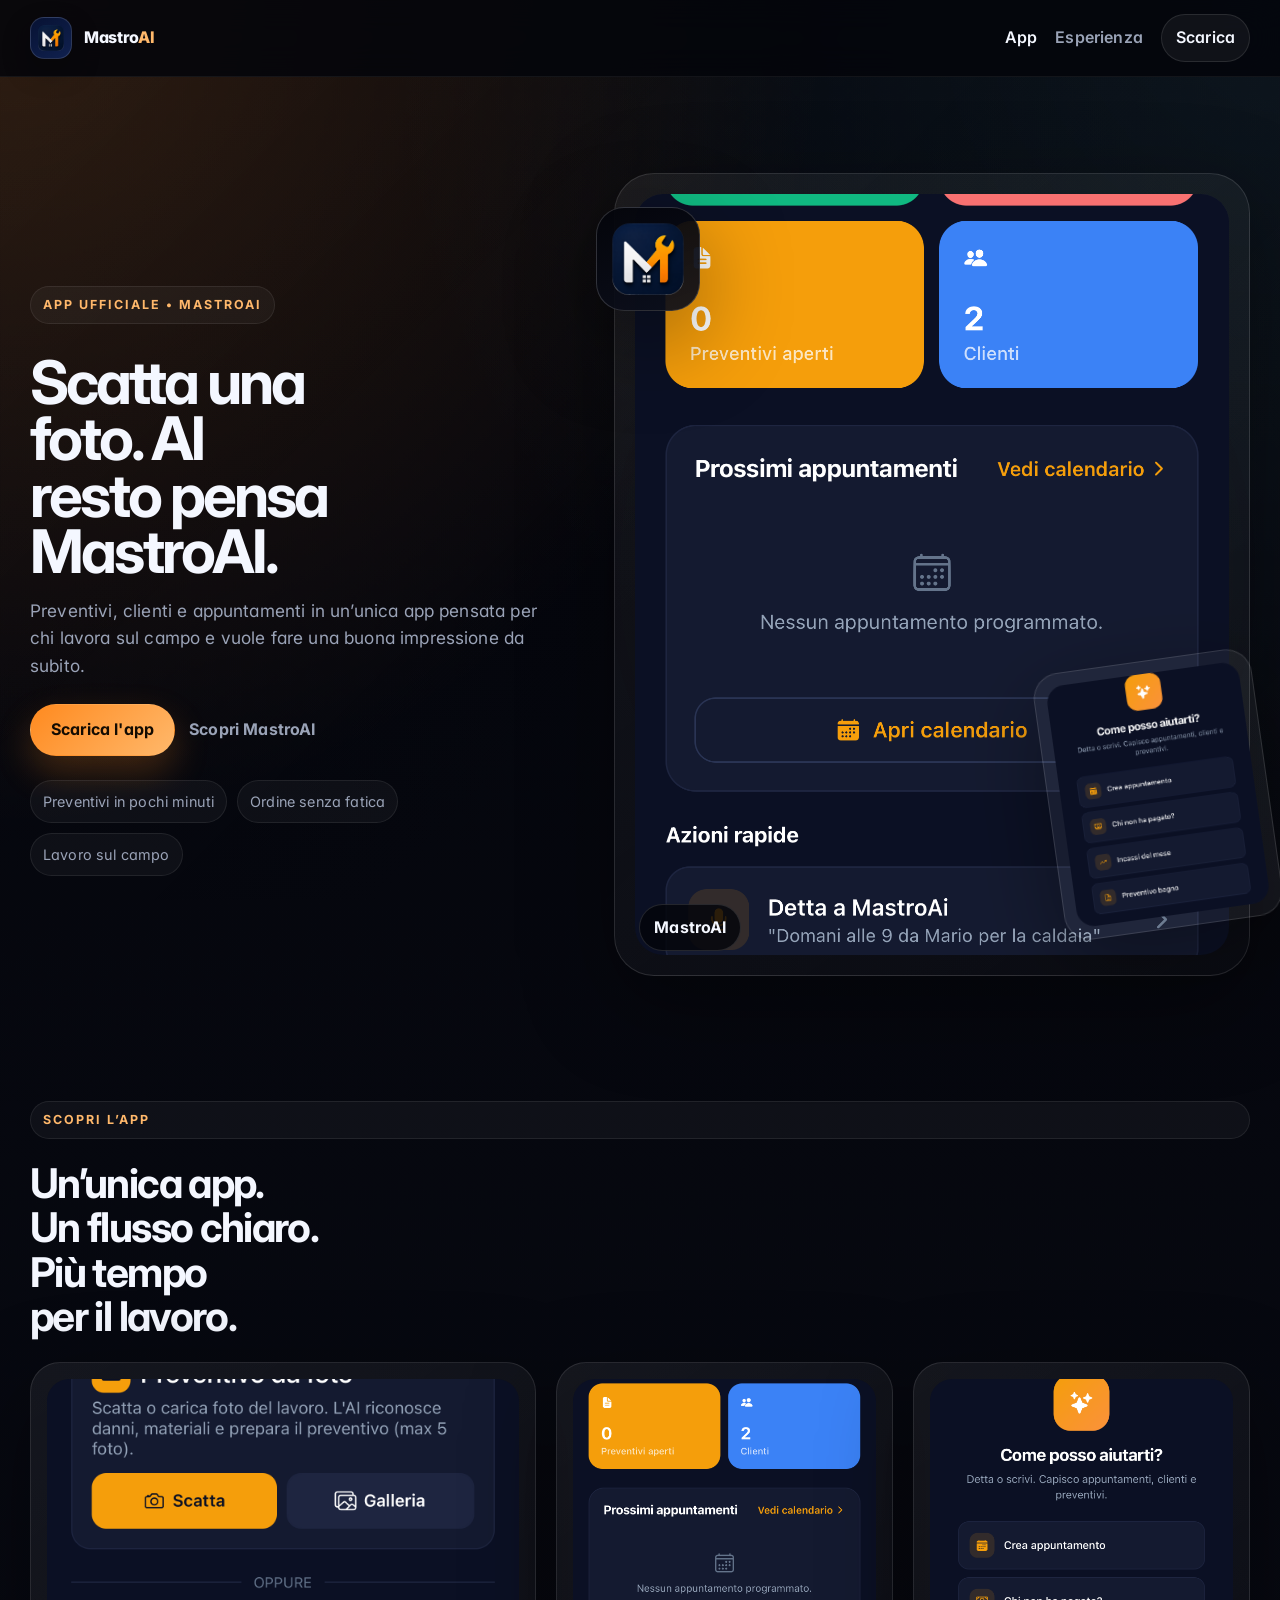
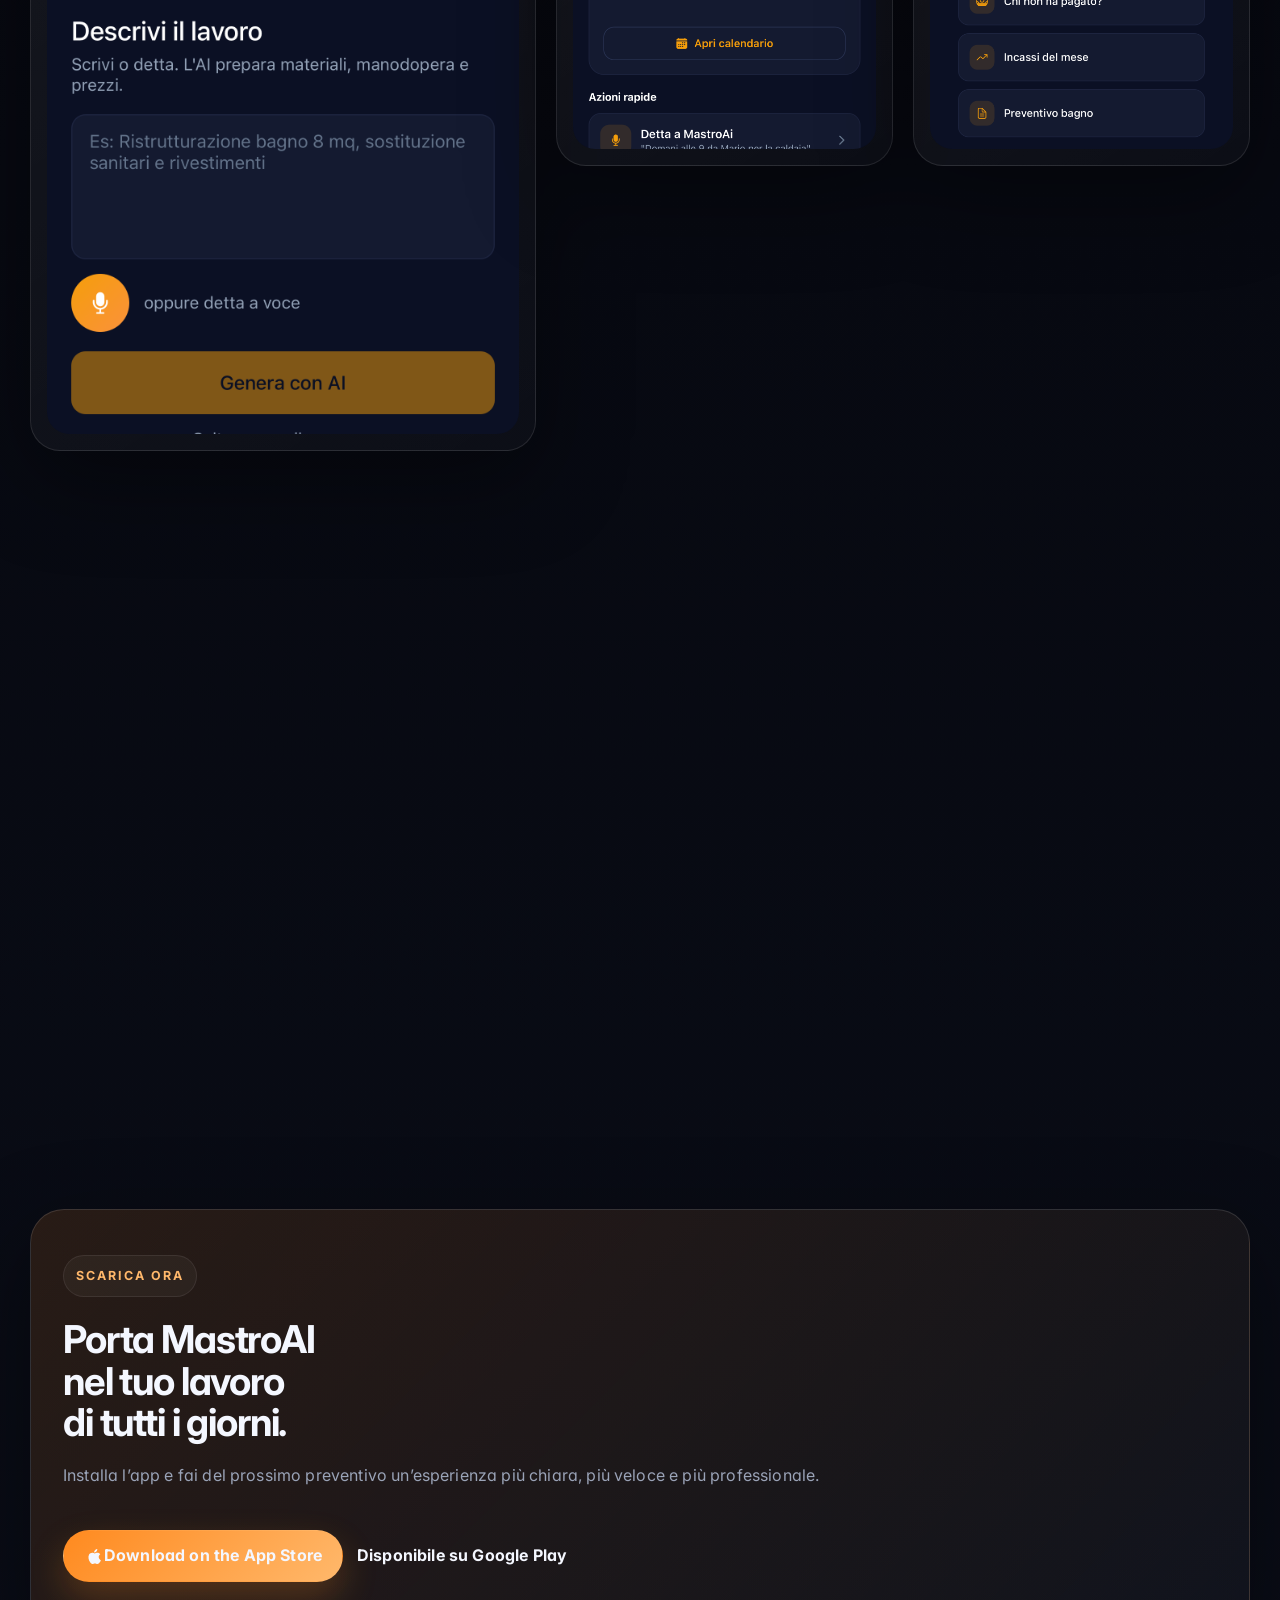
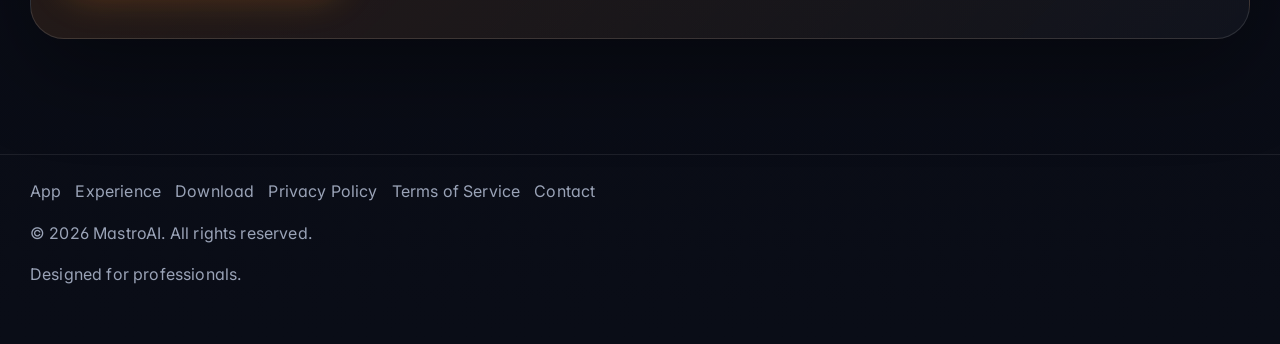
==== commit 9a70a64e: "Revise footer with new links and copyright info Updated footer section with additional links and con" ====
--- a/index.html
+++ b/index.html
@@ -166,16 +166,45 @@
       </section>
     </main>
 
-    <footer class="footer">
-      <div class="container reveal">
+<footer class="footer">
+
+    <div class="container reveal">
+
         <div class="footer-links">
-          <a href="#app">App</a>
-          <a href="#experience">Esperienza</a>
-          <a href="#download">Scarica</a>
-          <a href="privacy.html">Privacy</a>
-        </div>
-      </div>
-    </footer>
+
+            <a href="#app">App</a>
+
+            <a href="#experience">Experience</a>
+
+            <a href="#download">Download</a>
+
+            <a href="privacy.html">Privacy Policy</a>
+
+            <a href="terms.html">Terms of Service</a>
+
+            <a href="contact.html">Contact</a>
+
+        </div>
+
+        <div class="footer-bottom">
+
+            <p>
+
+                © 2026 MastroAI. All rights reserved.
+
+            </p>
+
+            <p>
+
+                Designed for professionals.
+
+            </p>
+
+        </div>
+
+    </div>
+
+</footer>
   </div>
 
   <script src="assets/js/main.js" defer></script>
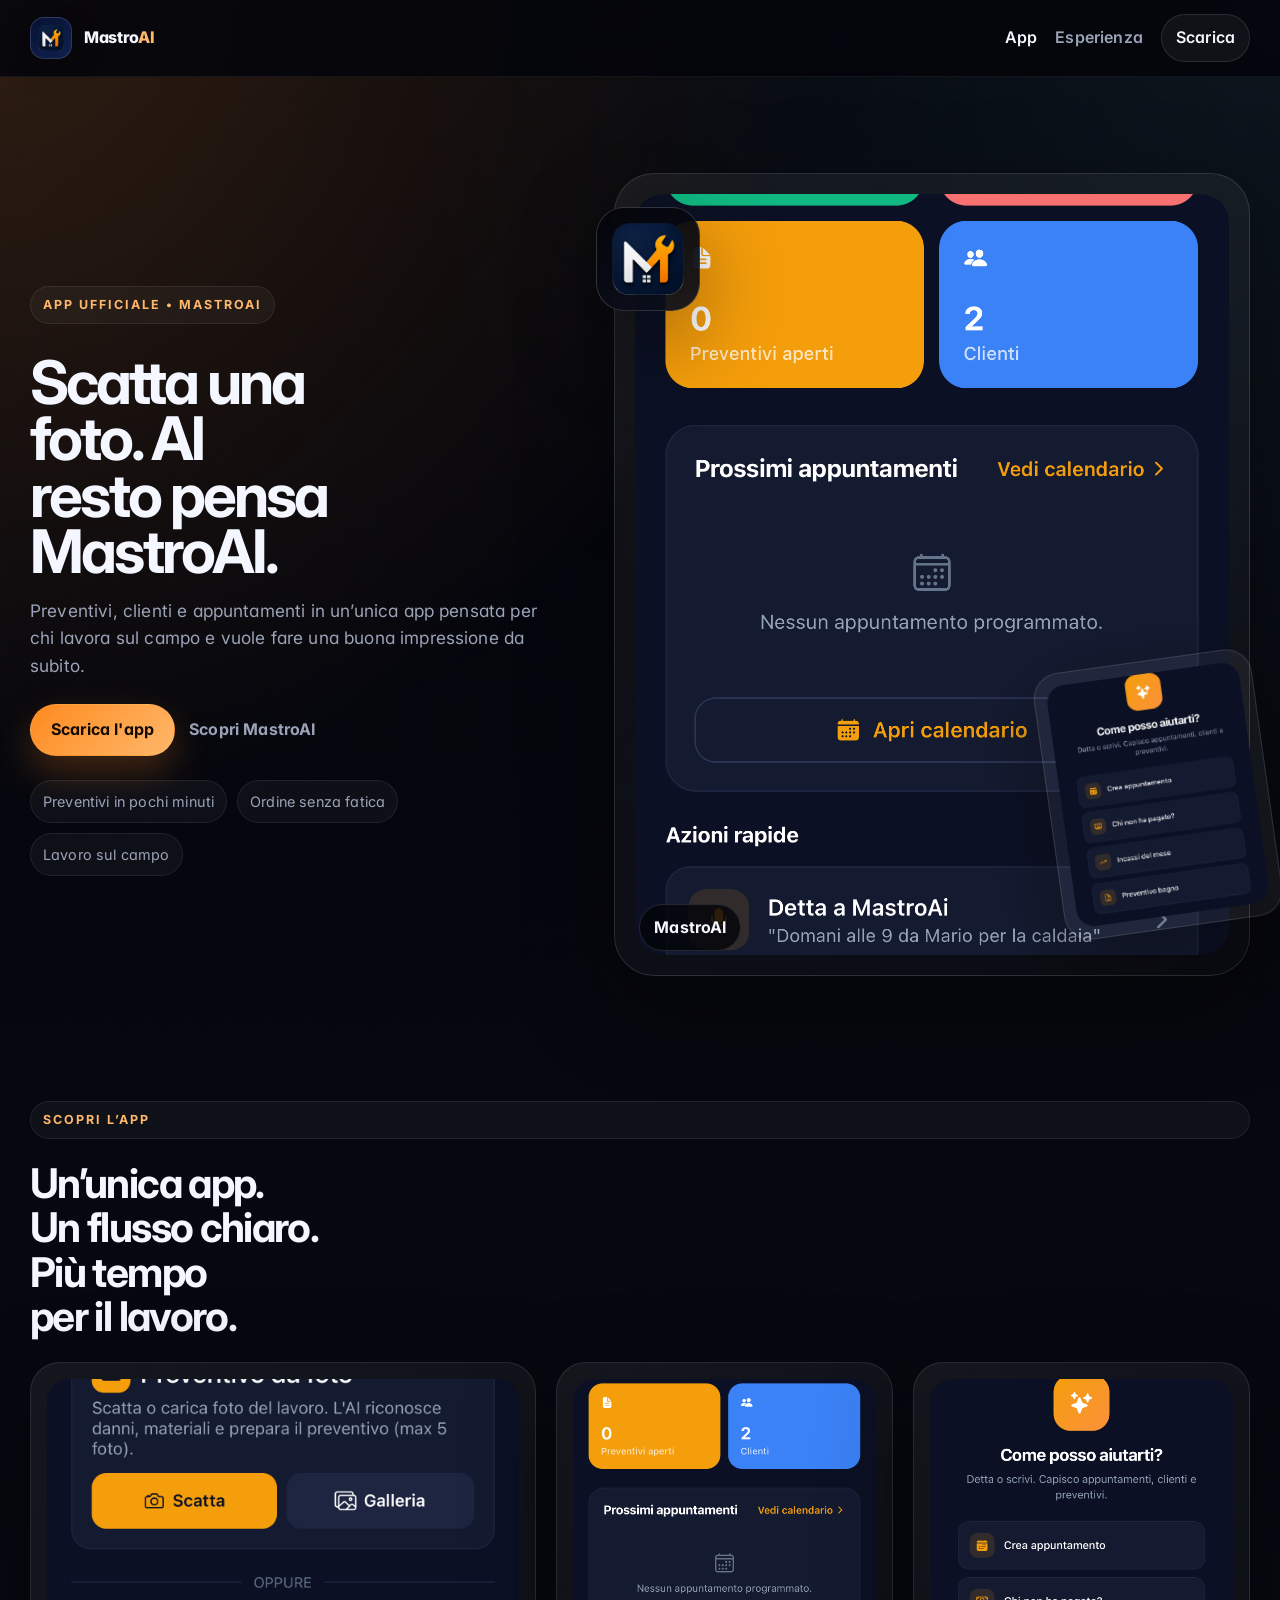
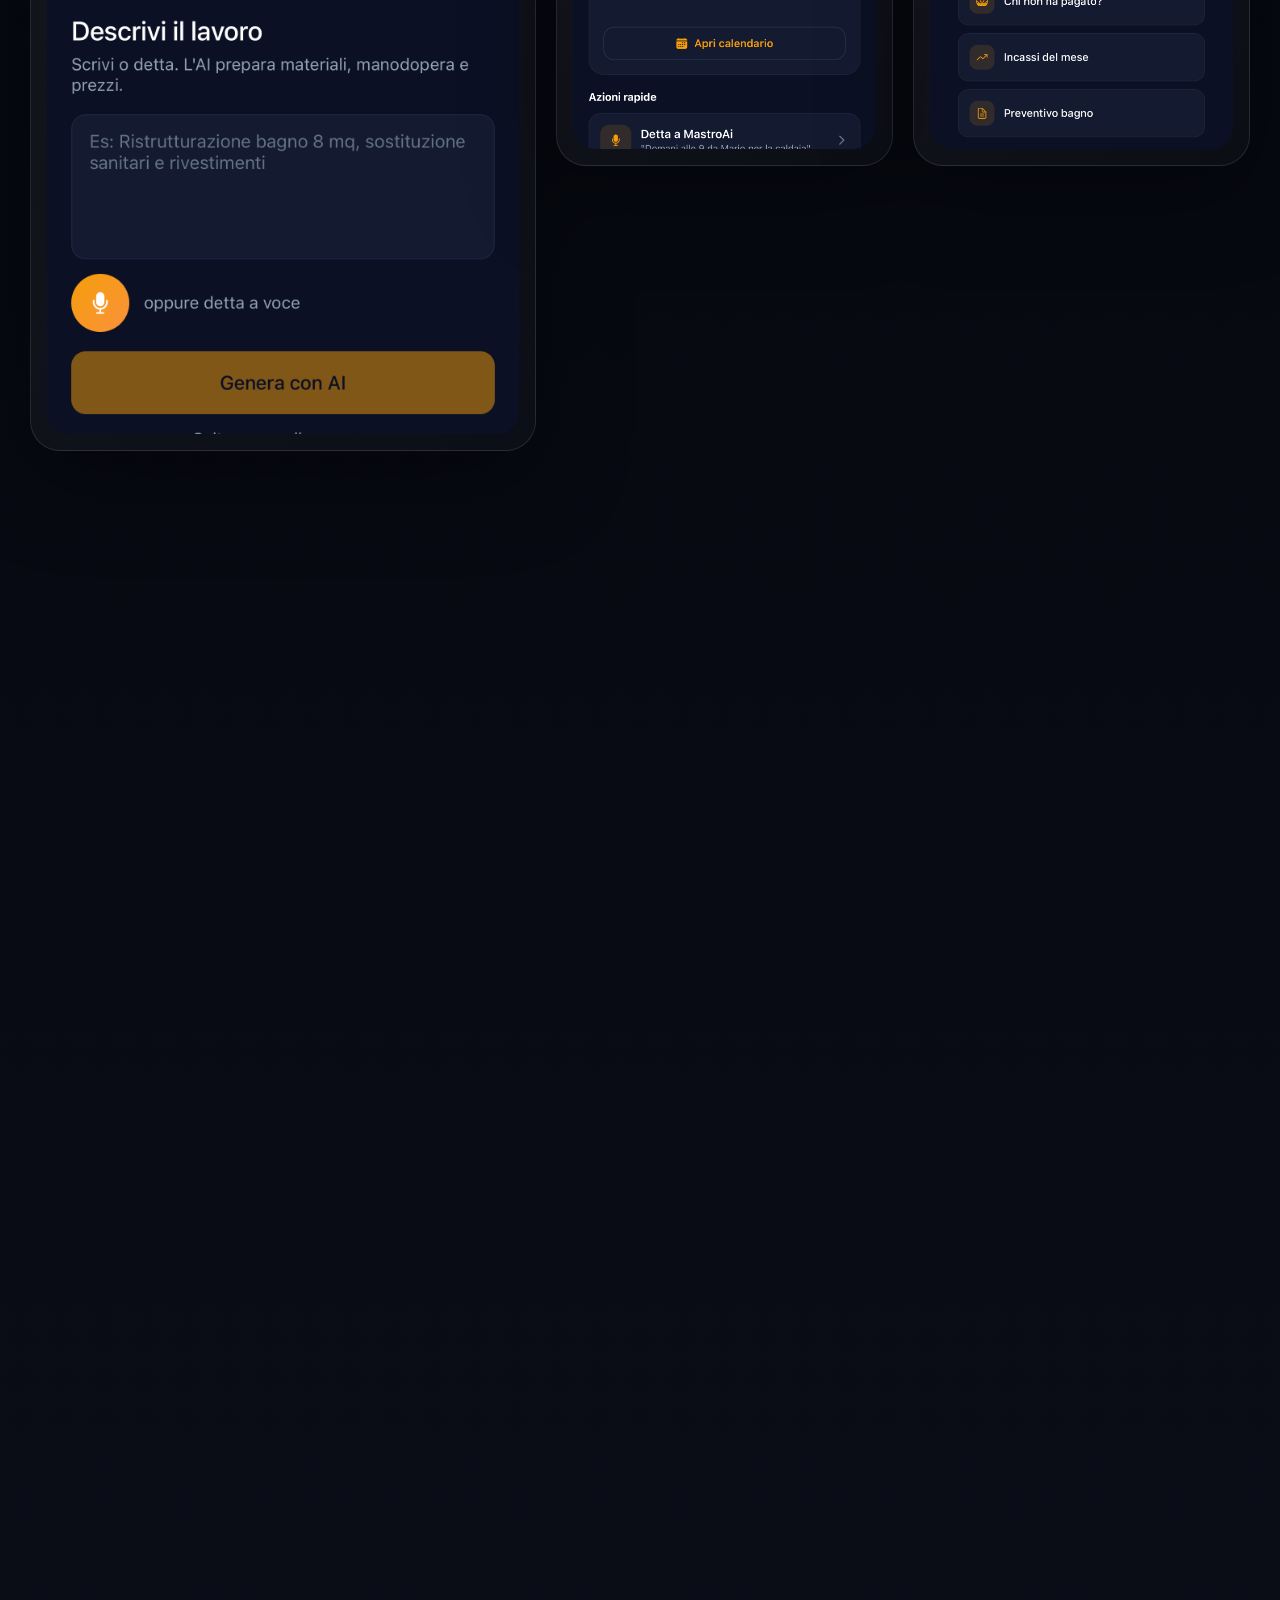
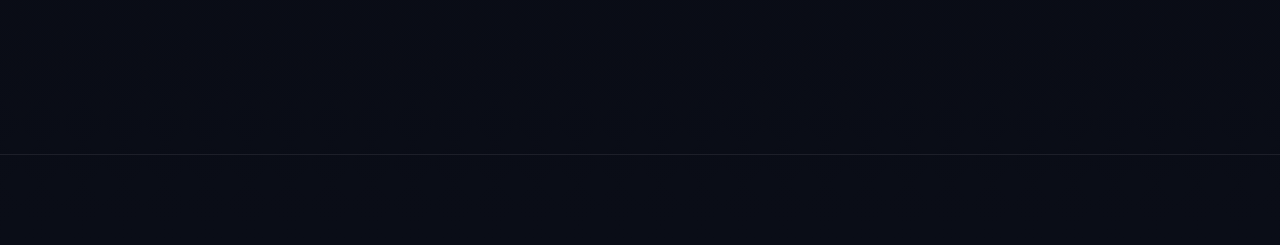
==== commit 8db8b55f: "Update index.html" ====
--- a/index.html
+++ b/index.html
@@ -167,46 +167,42 @@
     </main>
 
 <footer class="footer">
-
-    <div class="container reveal">
-
-        <div class="footer-links">
-
-            <a href="#app">App</a>
-
-            <a href="#experience">Experience</a>
-
-            <a href="#download">Download</a>
-
-            <a href="privacy.html">Privacy Policy</a>
-
-            <a href="terms.html">Terms of Service</a>
-
-            <a href="contact.html">Contact</a>
-
-        </div>
-
-        <div class="footer-bottom">
-
-            <p>
-
-                © 2026 MastroAI. All rights reserved.
-
-            </p>
-
-            <p>
-
-                Designed for professionals.
-
-            </p>
-
-        </div>
-
+  <div class="container reveal">
+
+    <div class="footer-links">
+      <a href="#app">App</a>
+      <a href="#experience">Esperienza</a>
+      <a href="#download">Scarica</a>
+      <a href="privacy.html">Privacy</a>
+      <a href="terms.html">Termini</a>
+      <a href="contact.html">Contatti</a>
+
+      <a href="https://www.instagram.com/mastroai.app/"
+         class="social-link"
+         target="_blank"
+         rel="noopener noreferrer"
+         aria-label="Segui MastroAI su Instagram">
+
+        <svg width="18" height="18"
+             viewBox="0 0 24 24"
+             fill="none"
+             stroke="currentColor"
+             stroke-width="2"
+             stroke-linecap="round"
+             stroke-linejoin="round"
+             aria-hidden="true">
+          <rect x="2" y="2" width="20" height="20" rx="5" ry="5"></rect>
+          <path d="M16 11.37a4 4 0 1 1-7.75 1.5 4 4 0 0 1 7.75-1.5z"></path>
+          <line x1="17.5" y1="6.5" x2="17.51" y2="6.5"></line>
+        </svg>
+
+        <span>Instagram</span>
+      </a>
     </div>
 
+  </div>
 </footer>
-  </div>
-
-  <script src="assets/js/main.js" defer></script>
+
+<script src="assets/js/main.js" defer></script>
 </body>
 </html>
--- a/assets/css/style.css
+++ b/assets/css/style.css
@@ -480,3 +480,26 @@
 .cta-card a{
     color:inherit;
 }
+.footer-bottom{
+    margin-top:30px;
+    display:flex;
+    justify-content:space-between;
+    align-items:center;
+    gap:20px;
+    font-size:.9rem;
+    opacity:.65;
+    flex-wrap:wrap;
+}
+
+.footer-bottom p{
+    margin:0;
+}
+
+@media(max-width:768px){
+
+    .footer-bottom{
+        justify-content:center;
+        text-align:center;
+    }
+
+}
